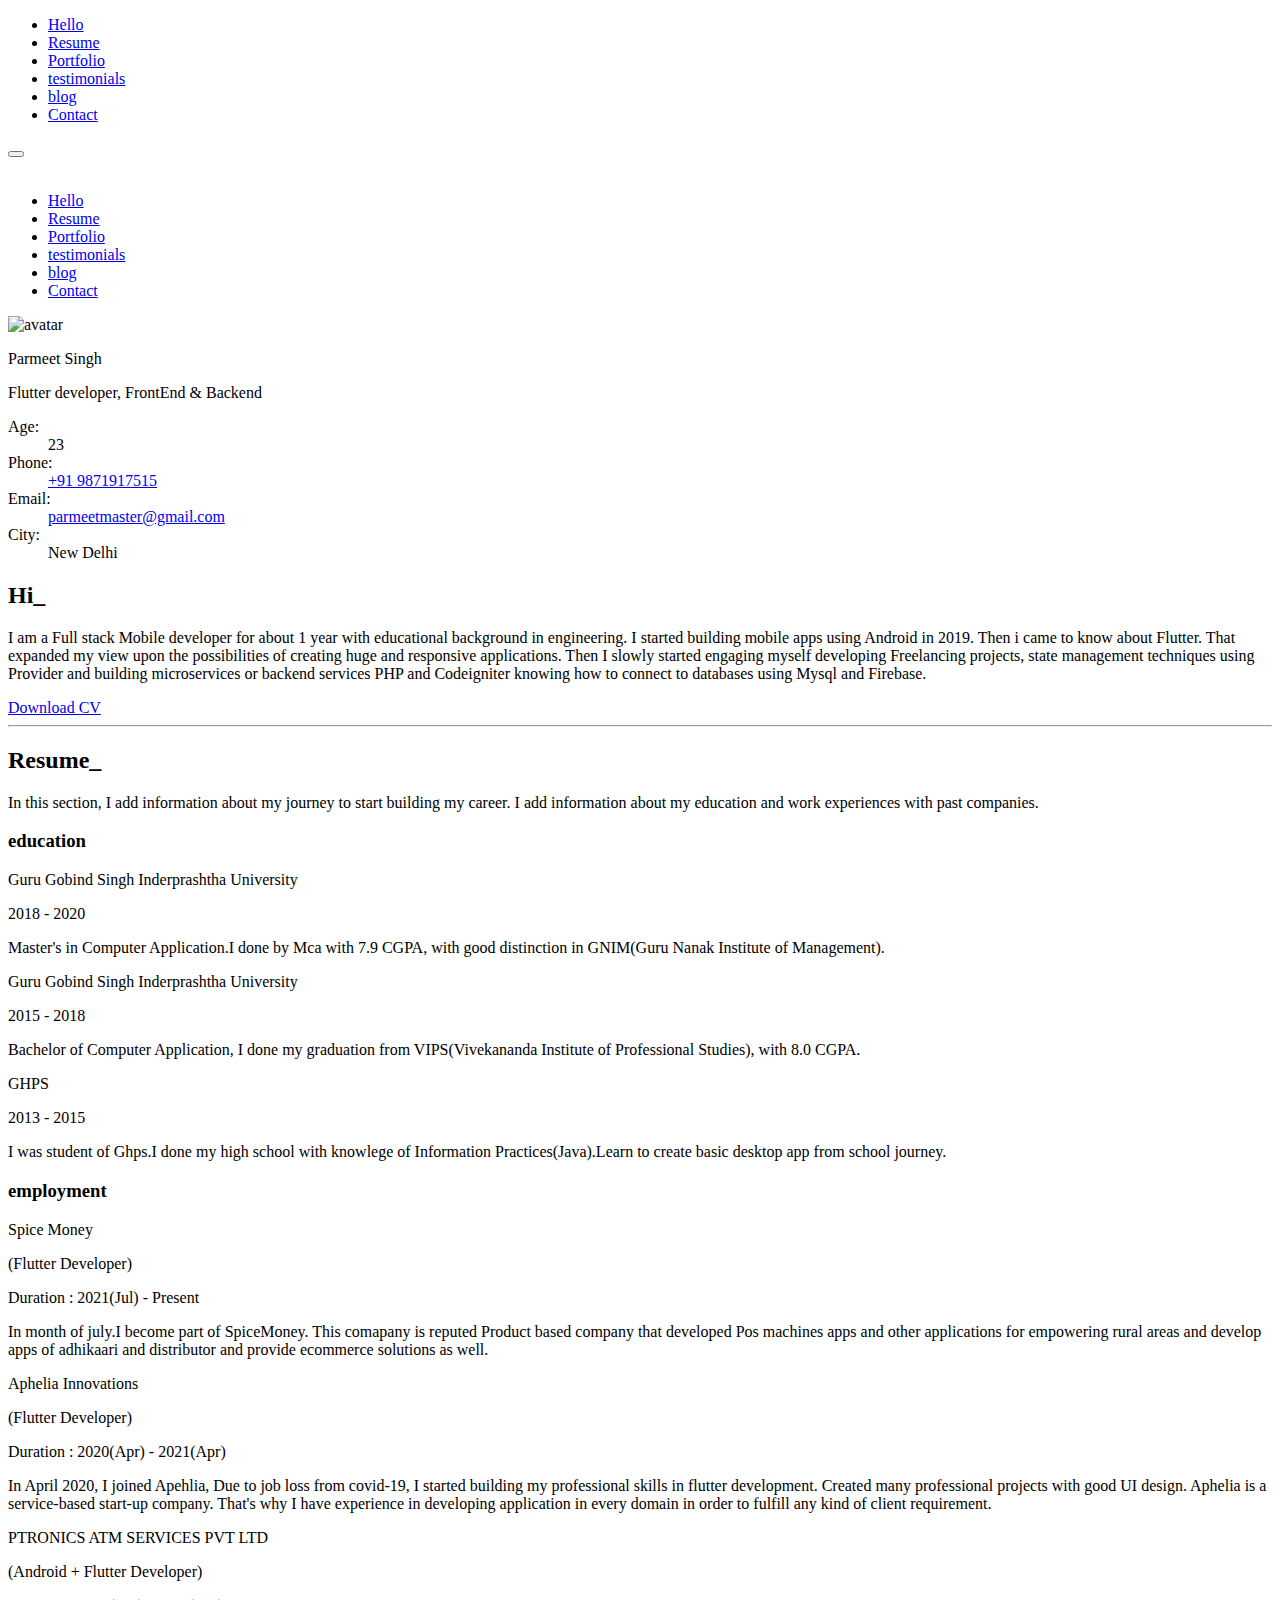
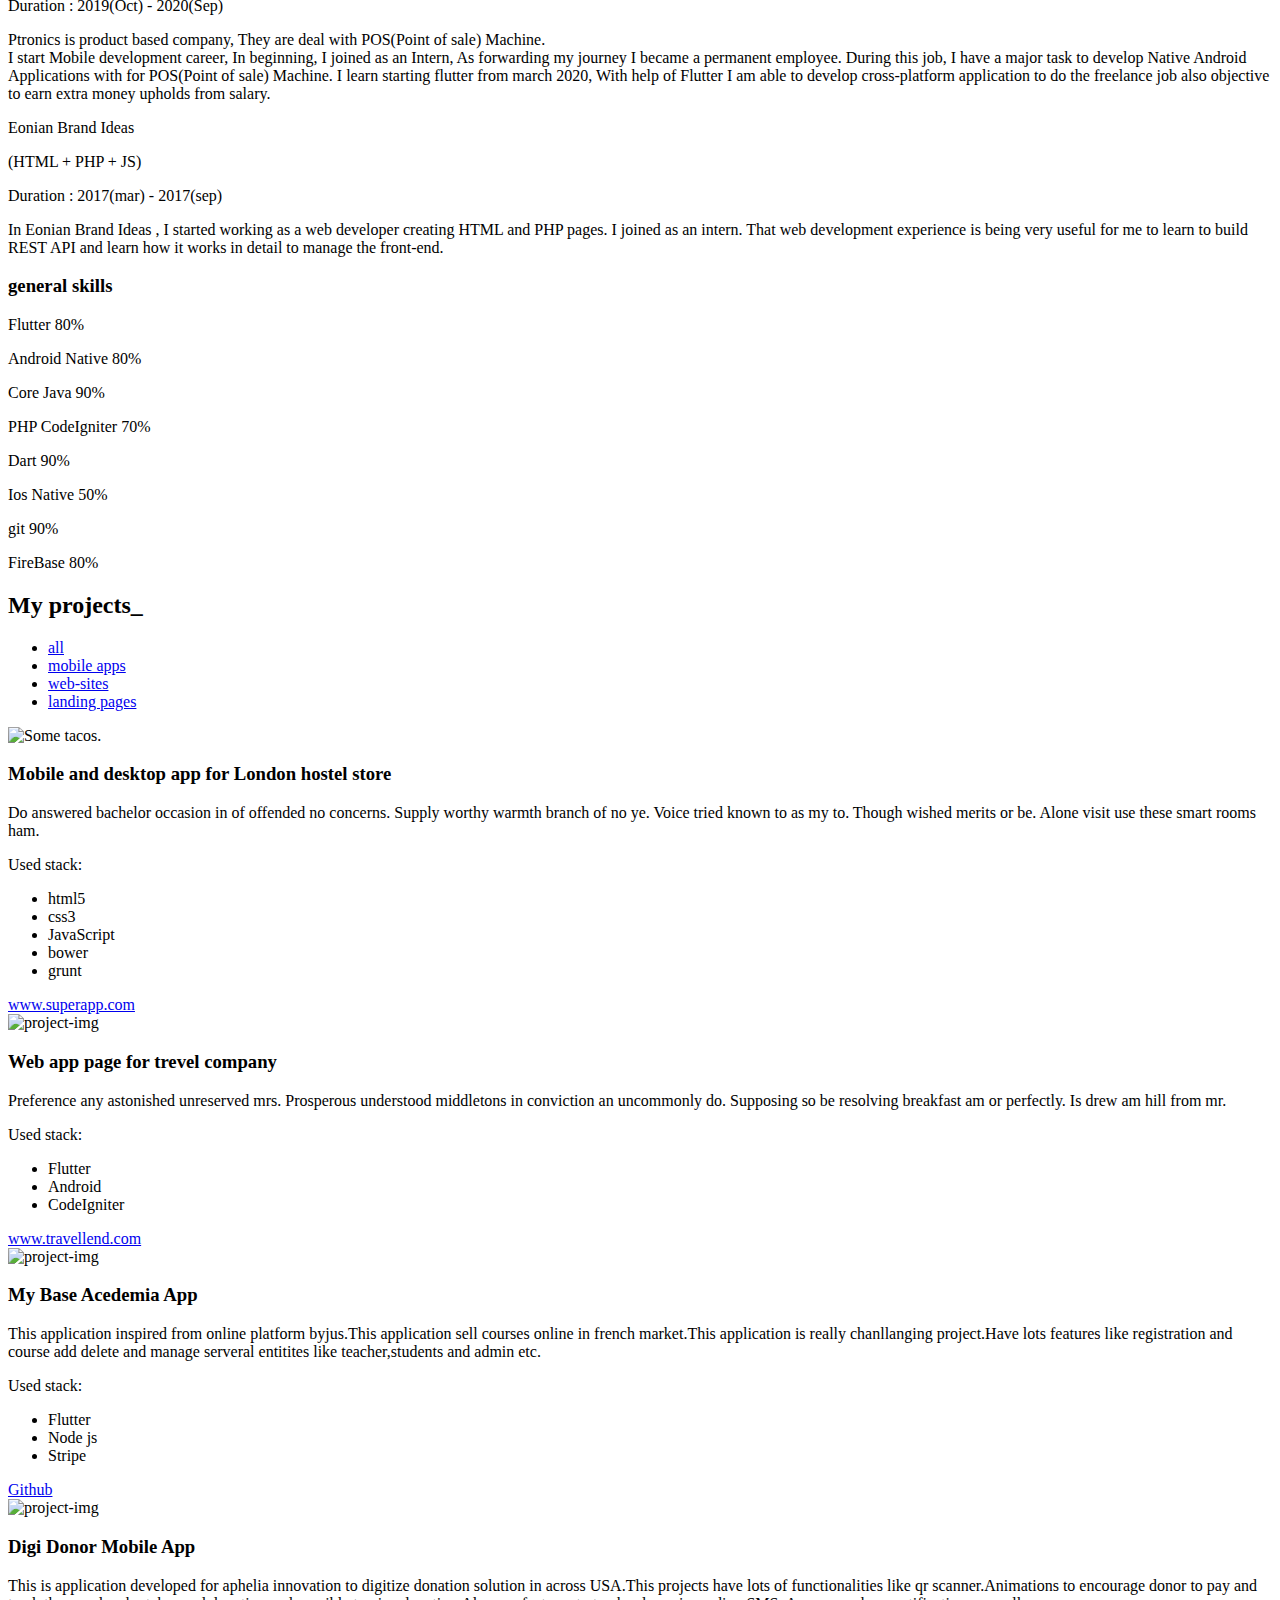
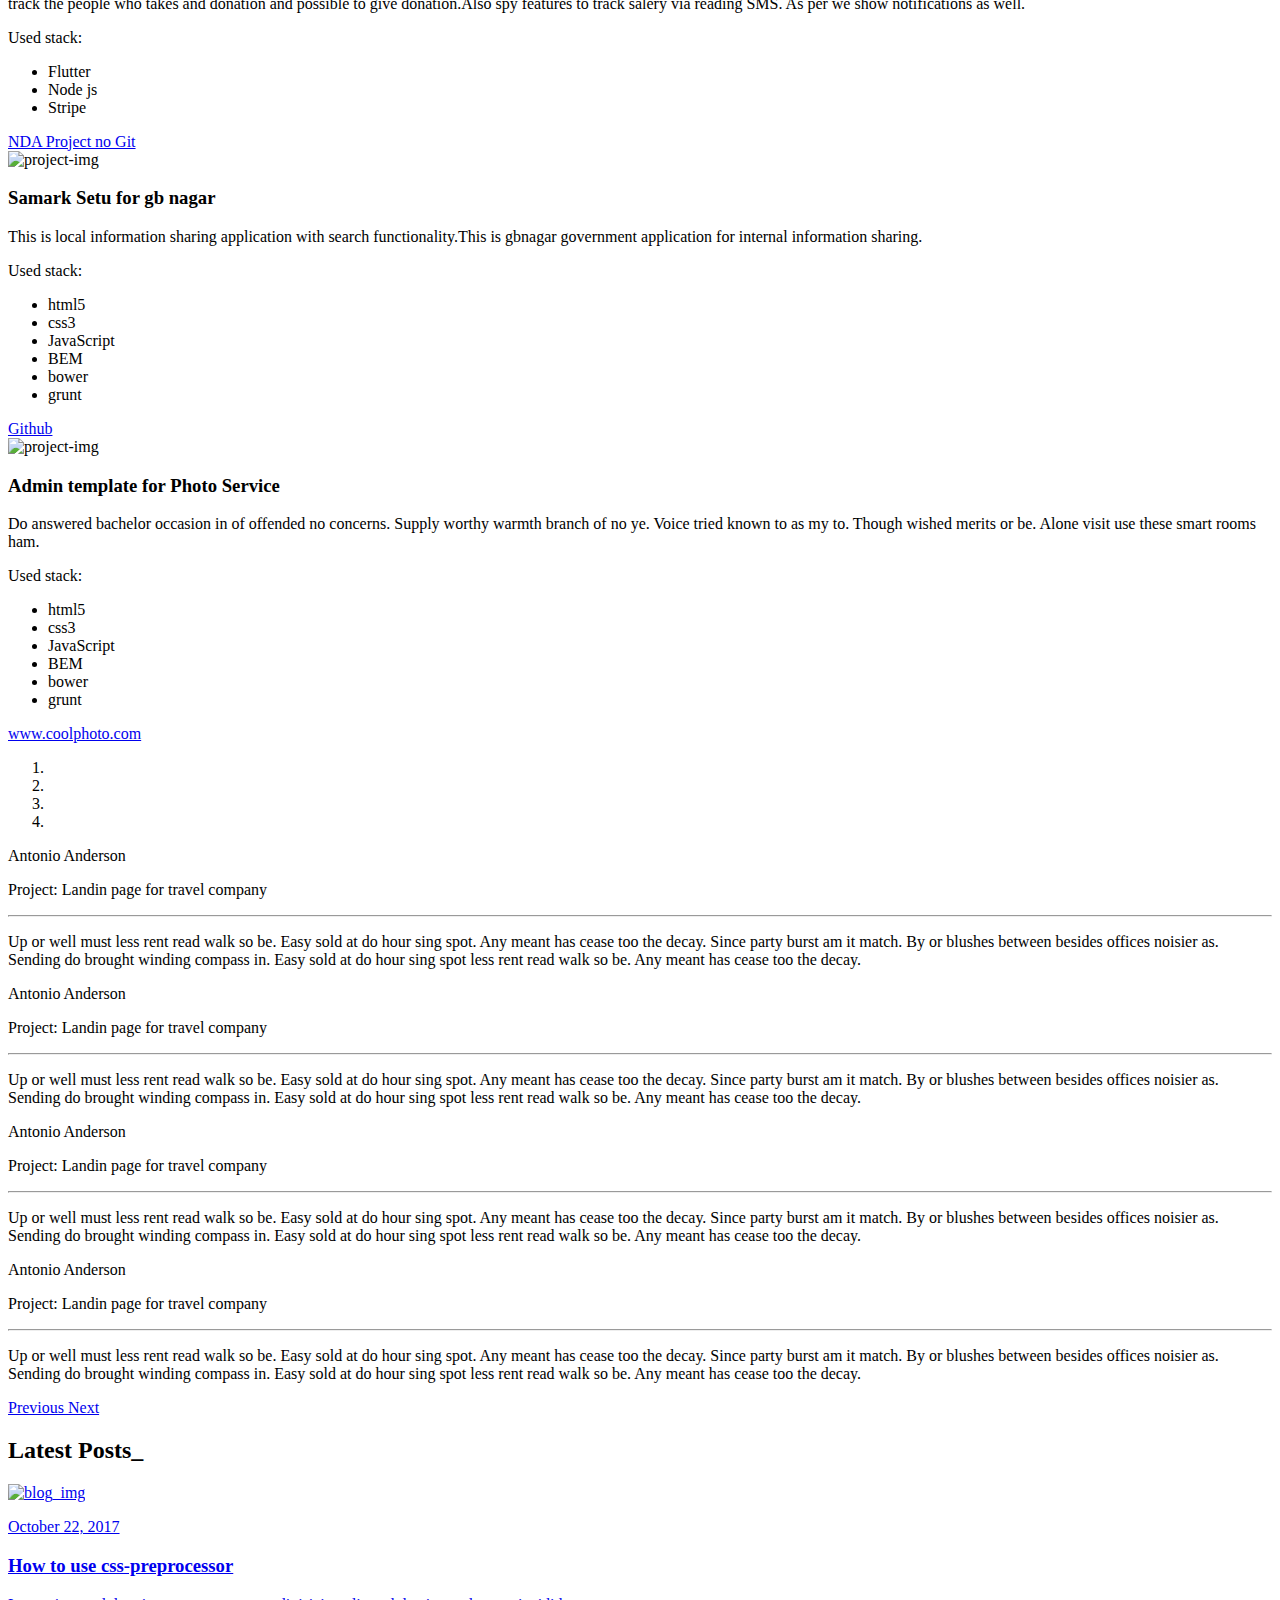
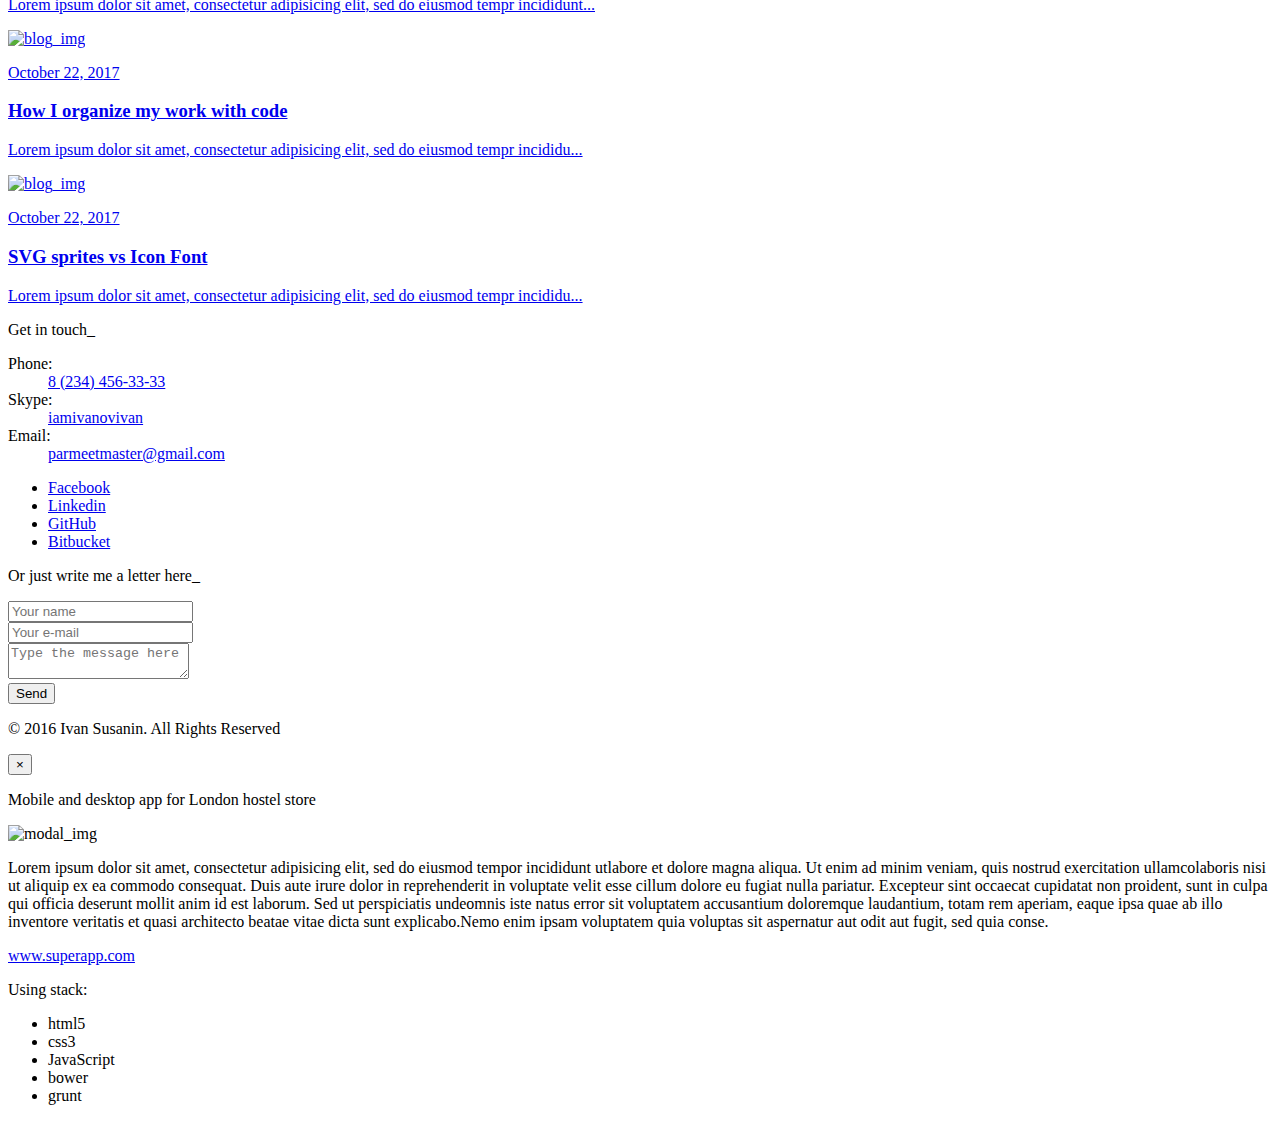
==== index.html @ 8e2bba62 "date updated" ====
<!DOCTYPE html>
<html lang="en">

<!-- Mirrored from previews.aspirity.com/spirit/index.html by HTTrack Website Copier/3.x [XR&CO'2014], Sun, 11 Apr 2021 23:23:58 GMT -->
<!-- Added by HTTrack -->
<meta http-equiv="content-type" content="text/html;charset=UTF-8"/><!-- /Added by HTTrack -->
<head>
    <meta charset="UTF-8">
    <meta name="viewport" content="width=device-width, initial-scale=1.0">
    <meta http-equiv="X-UA-Compatible" content="ie=edge">
    <meta name="description" content="">
    <meta name="author" content="">
    <title>SpirIT 2.0</title>
    <link rel="stylesheet" href="assets/css/color.css">
    <link href="https://fonts.googleapis.com/css?family=Roboto|Roboto+Mono|Inconsolata" rel="stylesheet">
    <link href="assets/css/materialdesignicons.min.css" rel="stylesheet">
    <script type="text/javascript"> (function (d, w, c) {
        (w[c] = w[c] || []).push(function () {
            try {
                w.yaCounter41478434 = new Ya.Metrika({
                    id: 41478434,
                    clickmap: true,
                    trackLinks: true,
                    accurateTrackBounce: true,
                    webvisor: true,
                    trackHash: true
                });
            } catch (e) {
            }
        });
        var n = d.getElementsByTagName("script")[0], s = d.createElement("script"), f = function () {
            n.parentNode.insertBefore(s, n);
        };
        s.type = "text/javascript";
        s.async = true;
        s.src = "../../mc.yandex.ru/metrika/watch.js";
        if (w.opera == "[object Opera]") {
            d.addEventListener("DOMContentLoaded", f, false);
        } else {
            f();
        }
    })(document, window, "yandex_metrika_callbacks"); </script>
    <noscript>
        <div><img src="https://mc.yandex.ru/watch/41478434" style="position:absolute; left:-9999px;" alt=""/></div>
    </noscript>
    <script src="https://code.jquery.com/jquery-3.6.0.js"
            integrity="sha256-H+K7U5CnXl1h5ywQfKtSj8PCmoN9aaq30gDh27Xc0jk=" crossorigin="anonymous"></script>

</head>
<body>

<!--Switcher-->
<div class="style-switcher">
    <span class="style-switcher__control"></span>
    <div class="style-switcher__list">
        <a class="style-switcher__link style-switcher__link--color"></a>
        <a class="style-switcher__link style-switcher__link--mono"></a>
    </div>
</div>
<!--Switcher-->

<!--Main menu-->
<div class="menu">
    <div class="container">
        <div class="row">
            <div class="menu__wrapper d-none d-lg-block col-md-12">
                <nav class="">
                    <ul>
                        <li><a href="#hello">Hello</a></li>
                        <li><a href="#resume">Resume</a></li>
                        <li><a href="#portfolio">Portfolio</a></li>
                        <li><a href="#testimonials">testimonials</a></li>
                        <li><a href="#blog">blog</a></li>
                        <li><a href="#contact">Contact</a></li>
                    </ul>
                </nav>
            </div>
            <div class="menu__wrapper col-md-12 d-lg-none">
                <button type="button" class="menu__mobile-button">
                    <span><i class="fa fa-bars" aria-hidden="true"></i></span>
                </button>
            </div>
        </div>
    </div>
</div>
<!--Main menu-->

<!-- Mobile menu -->
<div class="mobile-menu d-lg-none">
    <div class="container">
        <div class="mobile-menu__close">
            <span><i class="mdi mdi-close" aria-hidden="true"></i></span>
        </div>
        <nav class="mobile-menu__wrapper">
            <ul>
                <li><a href="#hello">Hello</a></li>
                <li><a href="#resume">Resume</a></li>
                <li><a href="#portfolio">Portfolio</a></li>
                <li><a href="#testimonials">testimonials</a></li>
                <li><a href="#blog">blog</a></li>
                <li><a href="#contact">Contact</a></li>
            </ul>
        </nav>
    </div>
</div>
<!-- Mobile menu -->

<!--Header-->
<header class="main-header" style="background-image: url(assets/img/img_bg_header.jpg)">
    <div class="container">
        <div class="row personal-profile">
            <div class="col-md-4 personal-profile__avatar">
                <img class="" src="assets/img/img_avatar.jpg" alt="avatar">
            </div>
            <div class="col-md-8">
                <p class="personal-profile__name">Parmeet Singh</p>
                <p class="personal-profile__work">Flutter developer, FrontEnd & Backend</p>
                <div class="personal-profile__contacts">
                    <dl class="contact-list contact-list__opacity-titles">
                        <dt>Age:</dt>
                        <dd>23</dd>
                        <dt>Phone:</dt>
                        <dd><a href="tel:+919871917515">+91 9871917515</a></dd>
                        <dt>Email:</dt>
                        <dd><a href="mailto:parmeetmaster@gmail.com">parmeetmaster@gmail.com</a></dd>
                        <dt>City:</dt>
                        <dd>New Delhi</dd>
                    </dl>
                    <!--ascascasc-->
                </div>
                <p class="personal-profile__social">
                    <a href="https://github.com/parmeetmaster" target="_blank"><i class="fa fa-github"></i></a>
                    <a href="https://www.linkedin.com/in/parmeets834/" target="_blank"><i class="fa fa-linkedin-square"></i></a>
                    <a href="#" target="_blank"><i class="fa fa-code"></i></a>
                 <!--   <a href="#" target="_blank"><i class="fa fa-facebook-square"></i></a>-->
                </p>
            </div>
        </div>
    </div>
</header>
<!--Header-->

<!--Hello-->
<section id="hello" class="container section">
    <div class="row">
        <div class="col-md-10">
            <h2 id="hello_header" class="section__title">Hi_</h2>
            <p class="section__description">
                I am a Full stack Mobile developer for about 1 year with educational background in engineering.

                I started building mobile apps using Android in 2019. Then i came to know about Flutter. That expanded
                my view upon the possibilities of creating huge and responsive applications.

                Then I slowly started engaging myself developing Freelancing projects, state management techniques using
                Provider and building microservices or backend services PHP and Codeigniter knowing how to connect to
                databases using Mysql and Firebase.
            </p>
            <a href="#" class="section_btn site-btn"><img src="assets/img/img_btn_icon.png" alt="">Download CV</a>
        </div>
    </div>
</section>
<!--Hello-->

<hr>

<!--Resume-->
<section id="resume" class="container section">
    <div class="row">
        <div class="col-md-10">
            <h2 id="resume_header" class="section__title">Resume_</h2>
            <p class="section__description">
                In this section, I add information about my journey to start
                building my career. I add information about my education and work experiences with past companies.

            </p>
        </div>
    </div>
    <div class="row">
        <div class="col-md-8 section__resume resume-list">
            <h3 class="resume-list_title">education</h3>
            <div class="resume-list__block">
                <p class="resume-list__block-title">Guru Gobind Singh Inderprashtha University </p>
                <p class="resume-list__block-date">2018 - 2020</p>
                <p>
                    Master's in Computer Application.I done by Mca with 7.9 CGPA, with good distinction in GNIM(Guru
                    Nanak Institute of Management).
                </p>
            </div>
            <div class="resume-list__block">
                <p class="resume-list__block-title">Guru Gobind Singh Inderprashtha University</p>
                <p class="resume-list__block-date">2015 - 2018</p>
                <p>
                    Bachelor of Computer Application, I done my graduation from VIPS(Vivekananda Institute of
                    Professional Studies),
                    with 8.0 CGPA.
                </p>
            </div>
            <div class="resume-list__block">
                <p class="resume-list__block-title">GHPS</p>
                <p class="resume-list__block-date">2013 - 2015</p>
                <p>
                    I was student of Ghps.I done my high school with knowlege of Information Practices(Java).Learn to
                    create basic desktop app from school journey.
                </p>
            </div>
        </div>
    </div>
    <div class="row">
        <div class="col-md-8 section__resume resume-list">
            <h3 class="resume-list_title">employment</h3>
            <div class="resume-list__block">
                <p class="resume-list__block-title">Spice Money </p>
                <p class="resume-list__block-date">(Flutter Developer)</p>
                <p class="resume-list__block-date">Duration : 2021(Jul) - Present</p>
                <p>
                    In month of july.I become part of SpiceMoney. This comapany is reputed Product based company that
                    developed Pos machines apps and other applications for empowering rural areas and develop apps of
                    adhikaari and distributor and provide ecommerce solutions as well. </p>
            </div>


            <div class="resume-list__block">
                <p class="resume-list__block-title">Aphelia Innovations </p>
                <p class="resume-list__block-date">(Flutter Developer)</p>
                <p class="resume-list__block-date">Duration : 2020(Apr) - 2021(Apr)</p>
                <p>
                    In April 2020, I joined Apehlia, Due to job loss from covid-19, I started building my professional
                    skills in flutter development. Created many professional projects with good UI design. Aphelia is a
                    service-based start-up company. That's why I have experience in developing
                    application in every domain in order to fulfill any kind of client requirement. </p>
            </div>
            <div class="resume-list__block">
                <p class="resume-list__block-title">PTRONICS ATM SERVICES PVT LTD </p>
                <p class="resume-list__block-date">(Android + Flutter Developer)</p>
                <p class="resume-list__block-date">Duration : 2019(Oct) - 2020(Sep)</p>


                <p>
                    Ptronics is product based company, They are deal with POS(Point of sale) Machine.<br>I start Mobile
                    development career, In beginning, I joined as an Intern,
                    As forwarding my journey I became a permanent employee. During this job, I have a major task to
                    develop Native Android Applications with for POS(Point of sale) Machine.
                    I learn starting flutter from march 2020, With help of Flutter I am able to develop cross-platform
                    application to do the freelance job also objective to earn
                    extra money upholds from salary.
                </p>
            </div>
            <div class="resume-list__block">
                <p class="resume-list__block-title">Eonian Brand Ideas</p>
                <p class="resume-list__block-date">(HTML + PHP + JS)</p>
                <p class="resume-list__block-date">Duration : 2017(mar) - 2017(sep)</p>
                <p>
                    In Eonian Brand Ideas , I started working as a web developer creating HTML and PHP pages. I
                    joined as an intern. That web development experience is being very useful for me to learn to build
                    REST API and learn how it works in detail to manage the front-end.
                </p>
            </div>
        </div>
    </div>
    <div class="row section__resume progress-list js-progress-list">
        <div class="col-md-12">
            <h3 class="progress-list__title">general skills</h3>
        </div>
        <div class="col-md-5 mr-auto">
            <div class="progress-list__skill">
                <p>
                    <span class="progress-list__skill-title">Flutter</span>
                    <span class="progress-list__skill-value">80%</span>
                </p>
                <div class="progress">
                    <div class="progress-bar" role="progressbar" aria-valuenow="80" aria-valuemin="0"
                         aria-valuemax="100">
                    </div>
                </div>
            </div>
            <div class="progress-list__skill">
                <p>
                    <span class="progress-list__skill-title">Android Native</span>
                    <span class="progress-list__skill-value">80%</span>
                </p>
                <div class="progress">
                    <div class="progress-bar" role="progressbar" aria-valuenow="80" aria-valuemin="0"
                         aria-valuemax="100">
                    </div>
                </div>
            </div>
            <div class="progress-list__skill">
                <p>
                    <span class="progress-list__skill-title">Core Java</span>
                    <span class="progress-list__skill-value">90%</span>
                </p>
                <div class="progress">
                    <div class="progress-bar" role="progressbar" aria-valuenow="90" aria-valuemin="0"
                         aria-valuemax="100">
                    </div>
                </div>
            </div>
            <div class="progress-list__skill">
                <p>
                    <span class="progress-list__skill-title">PHP CodeIgniter</span>
                    <span class="progress-list__skill-value">70%</span>
                </p>
                <div class="progress">
                    <div class="progress-bar" role="progressbar" aria-valuenow="70" aria-valuemin="0"
                         aria-valuemax="100">
                    </div>
                </div>
            </div>
        </div>
        <div class="col-md-5 mr-auto">
            <div class="progress-list__skill">
                <p>
                    <span class="progress-list__skill-title">Dart</span>
                    <span class="progress-list__skill-value">90%</span>
                </p>
                <div class="progress">
                    <div class="progress-bar" role="progressbar" aria-valuenow="90" aria-valuemin="0"
                         aria-valuemax="100">
                    </div>
                </div>
            </div>
            <div class="progress-list__skill">
                <p>
                    <span class="progress-list__skill-title">Ios Native</span>
                    <span class="progress-list__skill-value">50%</span>
                </p>
                <div class="progress">
                    <div class="progress-bar" role="progressbar" aria-valuenow="50" aria-valuemin="0"
                         aria-valuemax="100">
                    </div>
                </div>
            </div>
            <div class="progress-list__skill">
                <p>
                    <span class="progress-list__skill-title">git</span>
                    <span class="progress-list__skill-value">90%</span>
                </p>
                <div class="progress">
                    <div class="progress-bar" role="progressbar" aria-valuenow="90" aria-valuemin="0"
                         aria-valuemax="100">
                    </div>
                </div>
            </div>
            <div class="progress-list__skill">
                <p>
                    <span class="progress-list__skill-title">FireBase</span>
                    <span class="progress-list__skill-value">80%</span>
                </p>
                <div class="progress">
                    <div class="progress-bar" role="progressbar" aria-valuenow="80" aria-valuemin="0"
                         aria-valuemax="100">
                    </div>
                </div>
            </div>
        </div>
    </div>
</section>
<!--Resume-->

<!--Portfolio-->
<section id="portfolio" class="container section">
    <div class="row">
        <div class="col-md-12">
            <h2 id="portfolio_header" class="section__title">My projects_</h2>
        </div>
    </div>
    <div class="row portfolio-menu">
        <div class="col-md-12">
            <nav>
                <ul>
                    <li><a href="#" data-portfolio-target-tag="all">all</a></li>
                    <li><a href="#" data-portfolio-target-tag="mobile apps">mobile apps</a></li>
                    <li><a href="#" data-portfolio-target-tag="web-sites">web-sites</a></li>
                    <li><a href="#" data-portfolio-target-tag="landing-pages">landing pages</a></li>
                </ul>
            </nav>
        </div>
    </div>


    <div class="portfolio-cards">
        <div class="row project-card" data-toggle="modal" data-target="#portfolioModal" data-portfolio-tag="web-sites">
            <div class="col-md-6 col-lg-5 project-card__img">
                <img
                        class="lazy"

                        data-src="assets/img/img_project_1_mono.png"
                        data-srcset="assets/img/img_project_1_mono.png"
                        alt="Some tacos."
                />
                <!--    <img class="" src="assets/img/img_project_1_mono.png" alt="project-img">-->
            </div>
            <div class="col-md-6 col-lg-7 project-card__info">
                <h3 class="project-card__title">Mobile and desktop app for London hostel store </h3>
                <p class="project-card__description">
                    Do answered bachelor occasion in of offended no concerns. Supply worthy warmth branch of no ye.
                    Voice tried known to as my to. Though wished merits or be. Alone visit use these smart rooms ham.
                </p>
                <p class="project-card__stack">Used stack:</p>
                <ul class="tags">
                    <li>html5</li>
                    <li>css3</li>
                    <li>JavaScript</li>
                    <li>bower</li>
                    <li>grunt</li>
                </ul>
                <a href="#" class="project-card__link">www.superapp.com</a>
            </div>
        </div>
        <div class="row project-card" data-toggle="modal" data-target="#portfolioModal"
             data-portfolio-tag="mobile apps">
            <div class="col-md-6 col-lg-5 project-card__img">
                <img class="" src="assets/img/ecommerce-saudi.png" alt="project-img">
            </div>
            <div class="col-md-6 col-lg-7 project-card__info">
                <h3 class="project-card__title">Web app page for trevel company</h3>
                <p class="project-card__description">
                    Preference any astonished unreserved mrs. Prosperous understood middletons in conviction an
                    uncommonly do. Supposing so be resolving breakfast am or perfectly. Is drew am hill from mr.
                </p>
                <p class="project-card__stack">Used stack:</p>
                <ul class="tags">
                    <li>Flutter</li>
                    <li>Android</li>
                    <li>CodeIgniter</li>
                </ul>
                <a href="#" class="project-card__link">www.travellend.com</a>
            </div>
        </div>


        <!--School teaching app -->
        <div class="row project-card" data-toggle="modal" data-target=""
             data-portfolio-tag="mobile apps">
            <div class="col-md-6 col-lg-5 project-card__img">
                <img class="" src="assets/img/school-app.png" alt="project-img">
            </div>
            <div class="col-md-6 col-lg-7 project-card__info">
                <h3 class="project-card__title">My Base Acedemia App</h3>
                <p class="project-card__description">
                    This application inspired from online platform byjus.This application sell courses online in french
                    market.This application is really chanllanging project.Have lots features like registration and
                    course add delete and manage serveral entitites like teacher,students and admin etc.
                </p>
                <p class="project-card__stack">Used stack:</p>
                <ul class="tags">
                    <li>Flutter</li>
                    <li>Node js</li>
                    <li>Stripe</li>

                </ul>
           <!--     <a href="#" class="project-card__link"><i
                        class="fa fa-user-secret"></i> NDA Project no Git</a>-->
                      <a href="https://github.com/parmeetmaster/academyapp-master-prod" class="project-card__link"><i
                              class="fa fa-github"></i> Github</a>
            </div>
        </div>


        <!--Digi donar app -->
        <div class="row project-card" data-toggle="modal" data-target=""
             data-portfolio-tag="mobile apps">
            <div class="col-md-6 col-lg-5 project-card__img">
                <img class="" src="assets/img/digidonor.png" alt="project-img">
            </div>
            <div class="col-md-6 col-lg-7 project-card__info">
                <h3 class="project-card__title">Digi Donor Mobile App</h3>
                <p class="project-card__description">
                    This is application developed for aphelia innovation to digitize donation solution in across
                    USA.This projects have lots of functionalities like qr scanner.Animations to encourage donor to pay
                    and track the people who takes and donation and possible to give donation.Also spy features to track
                    salery via reading SMS. As per we show notifications as well.
                </p>
                <p class="project-card__stack">Used stack:</p>
                <ul class="tags">
                    <li>Flutter</li>
                    <li>Node js</li>
                    <li>Stripe</li>

                </ul>
                <a href="#" class="project-card__link"><i
                        class="fa fa-user-secret"></i> NDA Project no Git</a>
                <!--      <a href="https://github.com/parmeetmaster/NewsApp" class="project-card__link"><i
                              class="fa fa-github"></i> Github</a>-->
            </div>
        </div>


        <!--SAMPARK SETU-->
        <div class="row project-card" data-toggle="modal" data-target="#portfolioModal"
             data-portfolio-tag="mobile apps">
            <div class="col-md-6 col-lg-5 project-card__img">
                <img class="" src="assets/img/samparak-setu.png" alt="project-img">
            </div>
            <div class="col-md-6 col-lg-7 project-card__info">
                <h3 class="project-card__title">Samark Setu for gb nagar</h3>
                <p class="project-card__description">
                    This is local information sharing application with search functionality.This is gbnagar government
                    application for internal information sharing.
                </p>
                <p class="project-card__stack">Used stack:</p>
                <ul class="tags">
                    <li>html5</li>
                    <li>css3</li>
                    <li>JavaScript</li>
                    <li>BEM</li>
                    <li>bower</li>
                    <li>grunt</li>
                </ul>
                <a href="https://github.com/parmeetmaster/NewsApp" class="project-card__link"><i
                        class="fa fa-github"></i> Github</a>
            </div>
        </div>

        <div class="row project-card" data-toggle="modal" data-target=""
             data-portfolio-tag="landing-pages">
            <div class="col-md-6 col-lg-5 project-card__img">
                <img class="" src="assets/img/asdintech.png" alt="project-img">
            </div>
            <div class="col-md-6 col-lg-7 project-card__info">
                <h3 class="project-card__title">Admin template for Photo Service</h3>
                <p class="project-card__description">
                    Do answered bachelor occasion in of offended no concerns. Supply worthy warmth branch of no ye.
                    Voice tried known to as my to. Though wished merits or be. Alone visit use these smart rooms ham.
                </p>
                <p class="project-card__stack">Used stack:</p>
                <ul class="tags">
                    <li>html5</li>
                    <li>css3</li>
                    <li>JavaScript</li>
                    <li>BEM</li>
                    <li>bower</li>
                    <li>grunt</li>
                </ul>
                <a href="#" class="project-card__link">www.coolphoto.com</a>
            </div>
        </div>


    </div>
</section>
<!--Portfolio-->

<!--Testimonials-->
<div id="testimonials" class="section">
    <div class="background slider-carousel" style="background-image: url(assets/img/img_bg_main.jpg);">
        <div class="container">
            <div id="carouselTestimonials" class="carousel slide" data-ride="carousel">
                <ol class="carousel-indicators">
                    <li data-target="#carouselTestimonials" data-slide-to="0" class="active"></li>
                    <li data-target="#carouselTestimonials" data-slide-to="1"></li>
                    <li data-target="#carouselTestimonials" data-slide-to="2"></li>
                    <li data-target="#carouselTestimonials" data-slide-to="3"></li>
                </ol>
                <div class="carousel-inner" role="listbox">
                    <div class="carousel-item active">
                        <div class="row">
                            <div class="col-md-10 col-sm-10 col-10 mr-auto ml-auto">
                                <p class="slider-carousel__title">Antonio Anderson</p>
                                <p class="slider-carousel__caption">Project: Landin page for travel company</p>
                                <hr>
                                <p class="slider-carousel__description">Up or well must less rent read walk so be. Easy
                                    sold at do hour sing spot. Any meant has cease too the decay. Since party burst am
                                    it match. By or blushes between besides offices noisier as. Sending do brought
                                    winding
                                    compass in. Easy sold at do hour sing spot less rent read walk so be. Any meant has
                                    cease too the decay. </p>
                            </div>
                        </div>
                    </div>

                    <div class="carousel-item">
                        <div class="row">
                            <div class="col-md-10 col-sm-10 col-10 mr-auto ml-auto">
                                <p class="slider-carousel__title">Antonio Anderson</p>
                                <p class="slider-carousel__caption">Project: Landin page for travel company</p>
                                <hr>
                                <p class="slider-carousel__description">Up or well must less rent read walk so be. Easy
                                    sold at do hour sing spot. Any meant has cease too the decay. Since party burst am
                                    it match. By or blushes between besides offices noisier as. Sending do brought
                                    winding
                                    compass in. Easy sold at do hour sing spot less rent read walk so be. Any meant has
                                    cease too the decay. </p>
                            </div>
                        </div>
                    </div>
                    <div class="carousel-item">
                        <div class="row">
                            <div class="col-md-10 col-sm-10 col-10 mr-auto ml-auto">
                                <p class="slider-carousel__title">Antonio Anderson</p>
                                <p class="slider-carousel__caption">Project: Landin page for travel company</p>
                                <hr>
                                <p class="slider-carousel__description">Up or well must less rent read walk so be. Easy
                                    sold at do hour sing spot. Any meant has cease too the decay. Since party burst am
                                    it match. By or blushes between besides offices noisier as. Sending do brought
                                    winding
                                    compass in. Easy sold at do hour sing spot less rent read walk so be. Any meant has
                                    cease too the decay. </p>
                            </div>
                        </div>
                    </div>
                    <div class="carousel-item">
                        <div class="row">
                            <div class="col-md-10 col-sm-10 col-10 mr-auto ml-auto">
                                <p class="slider-carousel__title">Antonio Anderson</p>
                                <p class="slider-carousel__caption">Project: Landin page for travel company</p>
                                <hr>
                                <p class="slider-carousel__description">Up or well must less rent read walk so be. Easy
                                    sold at do hour sing spot. Any meant has cease too the decay. Since party burst am
                                    it match. By or blushes between besides offices noisier as. Sending do brought
                                    winding
                                    compass in. Easy sold at do hour sing spot less rent read walk so be. Any meant has
                                    cease too the decay. </p>
                            </div>
                        </div>
                    </div>
                </div>
                <a class="carousel-control-prev" href="#testimonials" role="button" data-slide="prev">
                    <span class="carousel-control-prev-icon" aria-hidden="true"></span>
                    <span class="sr-only">Previous</span>
                </a>
                <a class="carousel-control-next" href="#testimonials" role="button" data-slide="next">
                    <span class="carousel-control-next-icon" aria-hidden="true"></span>
                    <span class="sr-only">Next</span>
                </a>
                <div class="slider-carousel__circle">
                    <p><i class="fa fa-quote-right" aria-hidden="true"></i></p>
                </div>
            </div>
        </div>
    </div>
</div>
<!--Testimonials-->

<!--Blog-->
<section id="blog" class="container section">
    <div class="row">
        <div class="col-md-12">
            <h2 id="blog_header" class="section__title">Latest Posts_</h2>
        </div>
    </div>

    <div class="row post-cards">
        <div class="col-md-4">
            <a href="blog.html">
                <div class="post-cards__card">
                    <div class="post-cards__img">
                        <img src="assets/img/img_blog_1.png" alt="blog_img">
                    </div>
                    <div class="post-cards__info">
                        <p class="post-cards__date">October 22, 2017</p>
                        <h3 class="post-cards_title">How to use css-preprocessor</h3>
                        <p class="post-cards_description">Lorem ipsum dolor sit amet, consectetur
                            adipisicing elit, sed do eiusmod tempr incididunt...
                        </p>
                    </div>
                </div>
            </a>
        </div>
        <div class="col-md-4">
            <a href="blog.html">
                <div class="post-cards__card">
                    <div class="post-cards__img">
                        <img src="assets/img/img_blog_2.png" alt="blog_img">
                    </div>
                    <div class="post-cards__info">
                        <p class="post-cards__date">October 22, 2017</p>
                        <h3 class="post-cards_title">How I organize my work with code</h3>
                        <p class="post-cards_description">Lorem ipsum dolor sit amet, consectetur
                            adipisicing elit, sed do eiusmod tempr incididu...
                        </p>
                    </div>
                </div>
            </a>
        </div>
        <div class="col-md-4">
            <a href="blog.html">
                <div class="post-cards__card">
                    <div class="post-cards__img">
                        <img src="assets/img/img_blog_3.png" alt="blog_img">
                    </div>
                    <div class="post-cards__info">
                        <p class="post-cards__date">October 22, 2017</p>
                        <h3 class="post-cards_title">SVG sprites vs Icon Font</h3>
                        <p class="post-cards_description">Lorem ipsum dolor sit amet, consectetur
                            adipisicing elit, sed do eiusmod tempr incididu...
                        </p>
                    </div>
                </div>
            </a>
        </div>
    </div>
</section>
<!--Blog-->

<!--Contact-->
<div class="background" style="background-image: url(assets/img/img_bg_main.jpg)">
    <div id="contact" class="container section">
        <div class="row">
            <div class="col-md-12">
                <p id="contacts_header" class="section__title">Get in touch_</p>
            </div>
        </div>
        <div class="row contacts">
            <div class="col-md-5 col-lg-4">
                <div class="contacts__list">
                    <dl class="contact-list">
                        <dt>Phone:</dt>
                        <dd><a href="tel:82344563333">8 (234) 456-33-33</a></dd>
                        <dt>Skype:</dt>
                        <dd><a href="skype:iamivanovivan">iamivanovivan</a></dd>
                        <dt>Email:</dt>
                        <dd><a href="mailto:parmeetmaster@gmail.com">parmeetmaster@gmail.com</a></dd>
                    </dl>
                </div>
                <div class="contacts__social">
                    <ul>
                        <li><a href="#">Facebook</a></li>
                        <li><a href="#">Linkedin</a></li>
                        <li><a href="#">GitHub</a></li>
                        <li><a href="#">Bitbucket</a></li>
                    </ul>
                </div>
            </div>
            <div class="col-md-7 col-lg-5">
                <div class="contacts__form">
                    <p class="contacts__form-title">Or just write me a letter here_</p>
                    <form class="js-form">
                        <div class="form-group">
                            <input class="form-field js-field-name" type="text" placeholder="Your name" required>
                            <span class="form-validation"></span>
                            <span class="form-invalid-icon"><i class="mdi mdi-close" aria-hidden="true"></i></span>
                        </div>
                        <div class="form-group">
                            <input class="form-field js-field-email" type="email" placeholder="Your e-mail" required>
                            <span class="form-validation"></span>
                            <span class="form-invalid-icon"><i class="mdi mdi-close" aria-hidden="true"></i></span>
                        </div>
                        <div class="form-group">
                            <textarea class="form-field js-field-message" placeholder="Type the message here"
                                      required></textarea>
                            <span class="form-validation"></span>
                            <span class="form-invalid-icon"><i class="mdi mdi-close" aria-hidden="true"></i></span>
                        </div>
                        <button class="site-btn site-btn--form" type="submit" value="Send">Send</button>
                    </form>
                </div>
                <div class="footer">
                    <p>© 2016 Ivan Susanin. All Rights Reserved</p>
                </div>
            </div>
        </div>
    </div>
</div>
<!--Contact-->

<!-- Portfolio Modal -->
<div class="modal fade portfolio-modal" id="portfolioModal" tabindex="-1" role="dialog" aria-hidden="true">
    <div class="modal-dialog modal-lg" role="document">
        <div class="modal-content">
            <div class="modal-header">
                <button type="button" class="close" data-dismiss="modal" aria-label="Close">
                    <span aria-hidden="true">&times;</span>
                </button>
            </div>
            <div class="modal-body col-md-11 col-lg-9 ml-auto mr-auto">
                <p class="portfolio-modal__title">Mobile and desktop app for London hostel store</p>
                <img class="portfolio-modal__img" src="assets/img/img_project_1_mono.png" alt="modal_img">

                <p class="portfolio-modal__description">
                    Lorem ipsum dolor sit amet, consectetur adipisicing elit, sed do eiusmod tempor incididunt utlabore
                    et
                    dolore magna aliqua. Ut enim ad minim veniam, quis nostrud exercitation ullamcolaboris nisi ut
                    aliquip ex
                    ea commodo consequat. Duis aute irure dolor in reprehenderit in voluptate velit esse cillum dolore
                    eu fugiat
                    nulla pariatur. Excepteur sint occaecat cupidatat non proident, sunt in culpa qui officia deserunt
                    mollit
                    anim id est laborum. Sed ut perspiciatis undeomnis iste natus error sit voluptatem accusantium
                    doloremque
                    laudantium, totam rem aperiam, eaque ipsa quae ab illo inventore veritatis et quasi architecto
                    beatae vitae
                    dicta sunt explicabo.Nemo enim ipsam voluptatem quia voluptas sit aspernatur aut odit aut fugit, sed
                    quia
                    conse.
                </p>
                <div class="portfolio-modal__link">
                    <a href="#">www.superapp.com</a>
                </div>
                <div class="portfolio-modal__stack">
                    <p class="portfolio-modal__stack-title">Using stack:</p>
                    <ul class="tags">
                        <li>html5</li>
                        <li>css3</li>
                        <li>JavaScript</li>
                        <li>bower</li>
                        <li>grunt</li>
                    </ul>
                </div>
            </div>
        </div>
    </div>
</div>
<!-- Portfolio Modal -->

<script src="assets/js/jquery-2.2.4.min.js"></script>
<script src="assets/js/popper.min.js"></script>
<script src="assets/js/bootstrap.min.js"></script>
<script src="assets/js/menu.js"></script>
<script src="assets/js/jquery.waypoints.js"></script>
<script src="assets/js/progress-list.js"></script>
<script src="assets/js/section.js"></script>
<script src="assets/js/portfolio-filter.js"></script>
<script src="assets/js/slider-carousel.js"></script>
<script src="assets/js/mobile-menu.js"></script>
<script src="assets/js/contacts.js"></script>
<script src="assets/js/mbclicker.min.js"></script>
<script src="assets/js/site-btn.js"></script>
<script src="assets/js/style-switcher.js"></script>
<!-- Global site tag (gtag.js) - Google Analytics -->
<script async src="https://www.googletagmanager.com/gtag/js?id=UA-139591409-1"></script>
<script>
    window.dataLayer = window.dataLayer || [];
    document.addEventListener("DOMContentLoaded", function () {
        var lazyImages = [].slice.call(document.querySelectorAll("img.lazy"));
        ;

        if ("IntersectionObserver" in window && "IntersectionObserverEntry" in window && "intersectionRatio" in window.IntersectionObserverEntry.prototype) {
            let lazyImageObserver = new IntersectionObserver(function (entries, observer) {
                entries.forEach(function (entry) {
                    if (entry.isIntersecting) {
                        let lazyImage = entry.target;
                        lazyImage.src = lazyImage.dataset.src;
                        lazyImage.srcset = lazyImage.dataset.srcset;
                        lazyImage.classList.remove("lazy");
                        lazyImageObserver.unobserve(lazyImage);
                    }
                });
            });

            lazyImages.forEach(function (lazyImage) {
                lazyImageObserver.observe(lazyImage);
            });
        }
    });


</script>


</body>

<!-- Mirrored from previews.aspirity.com/spirit/index.html by HTTrack Website Copier/3.x [XR&CO'2014], Sun, 11 Apr 2021 23:27:29 GMT -->
</html>
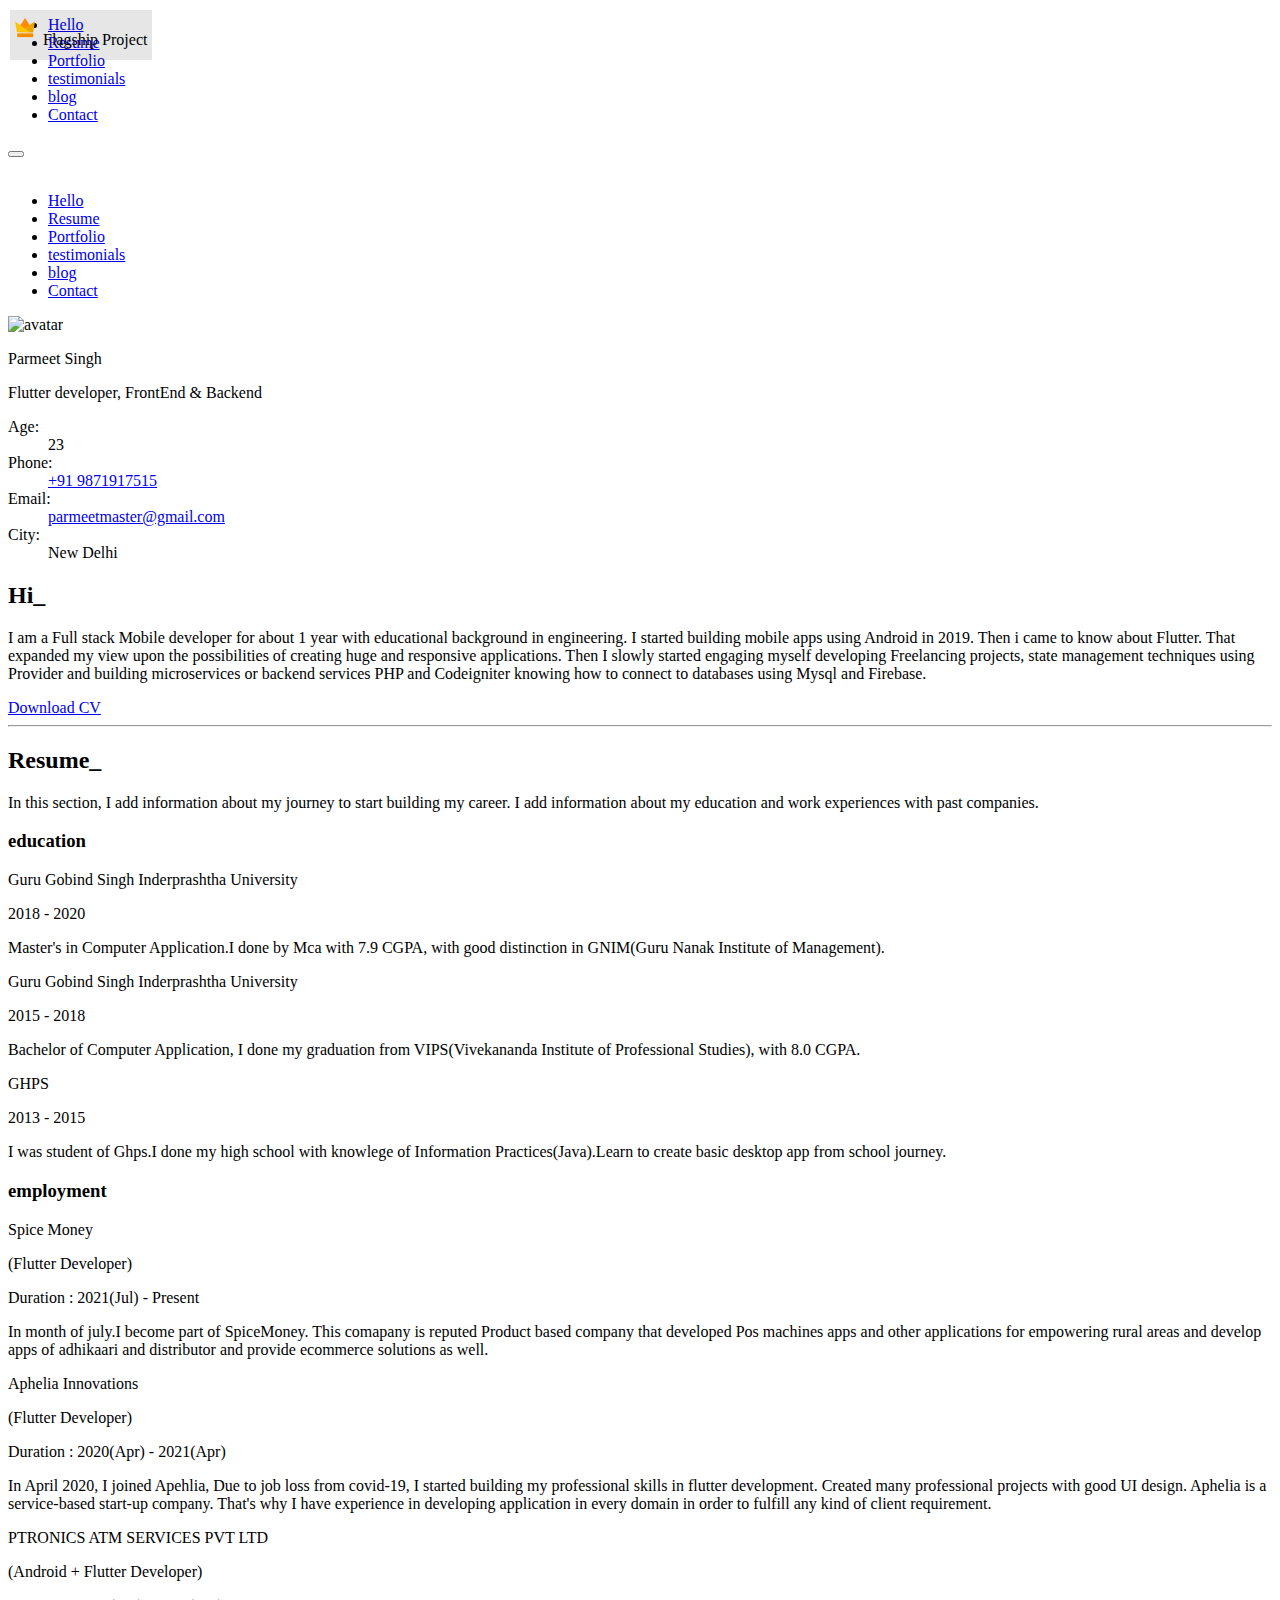
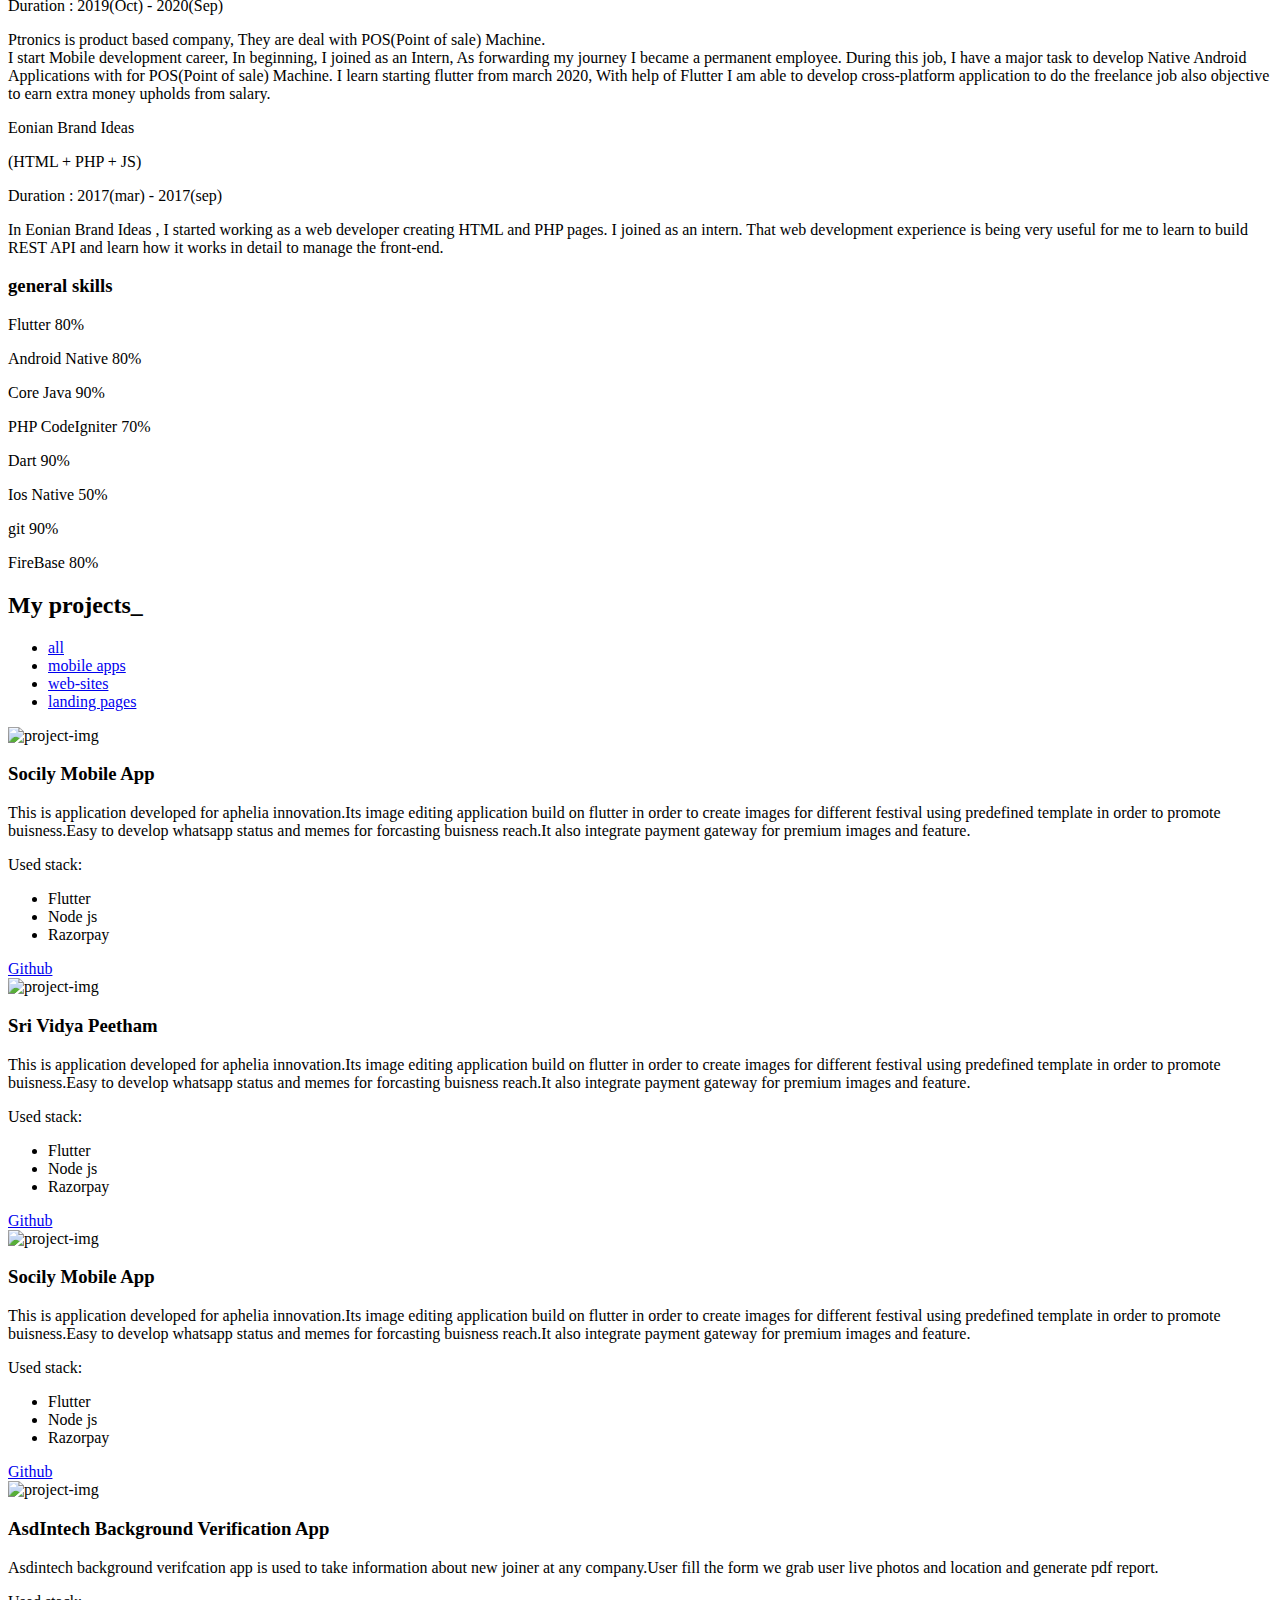
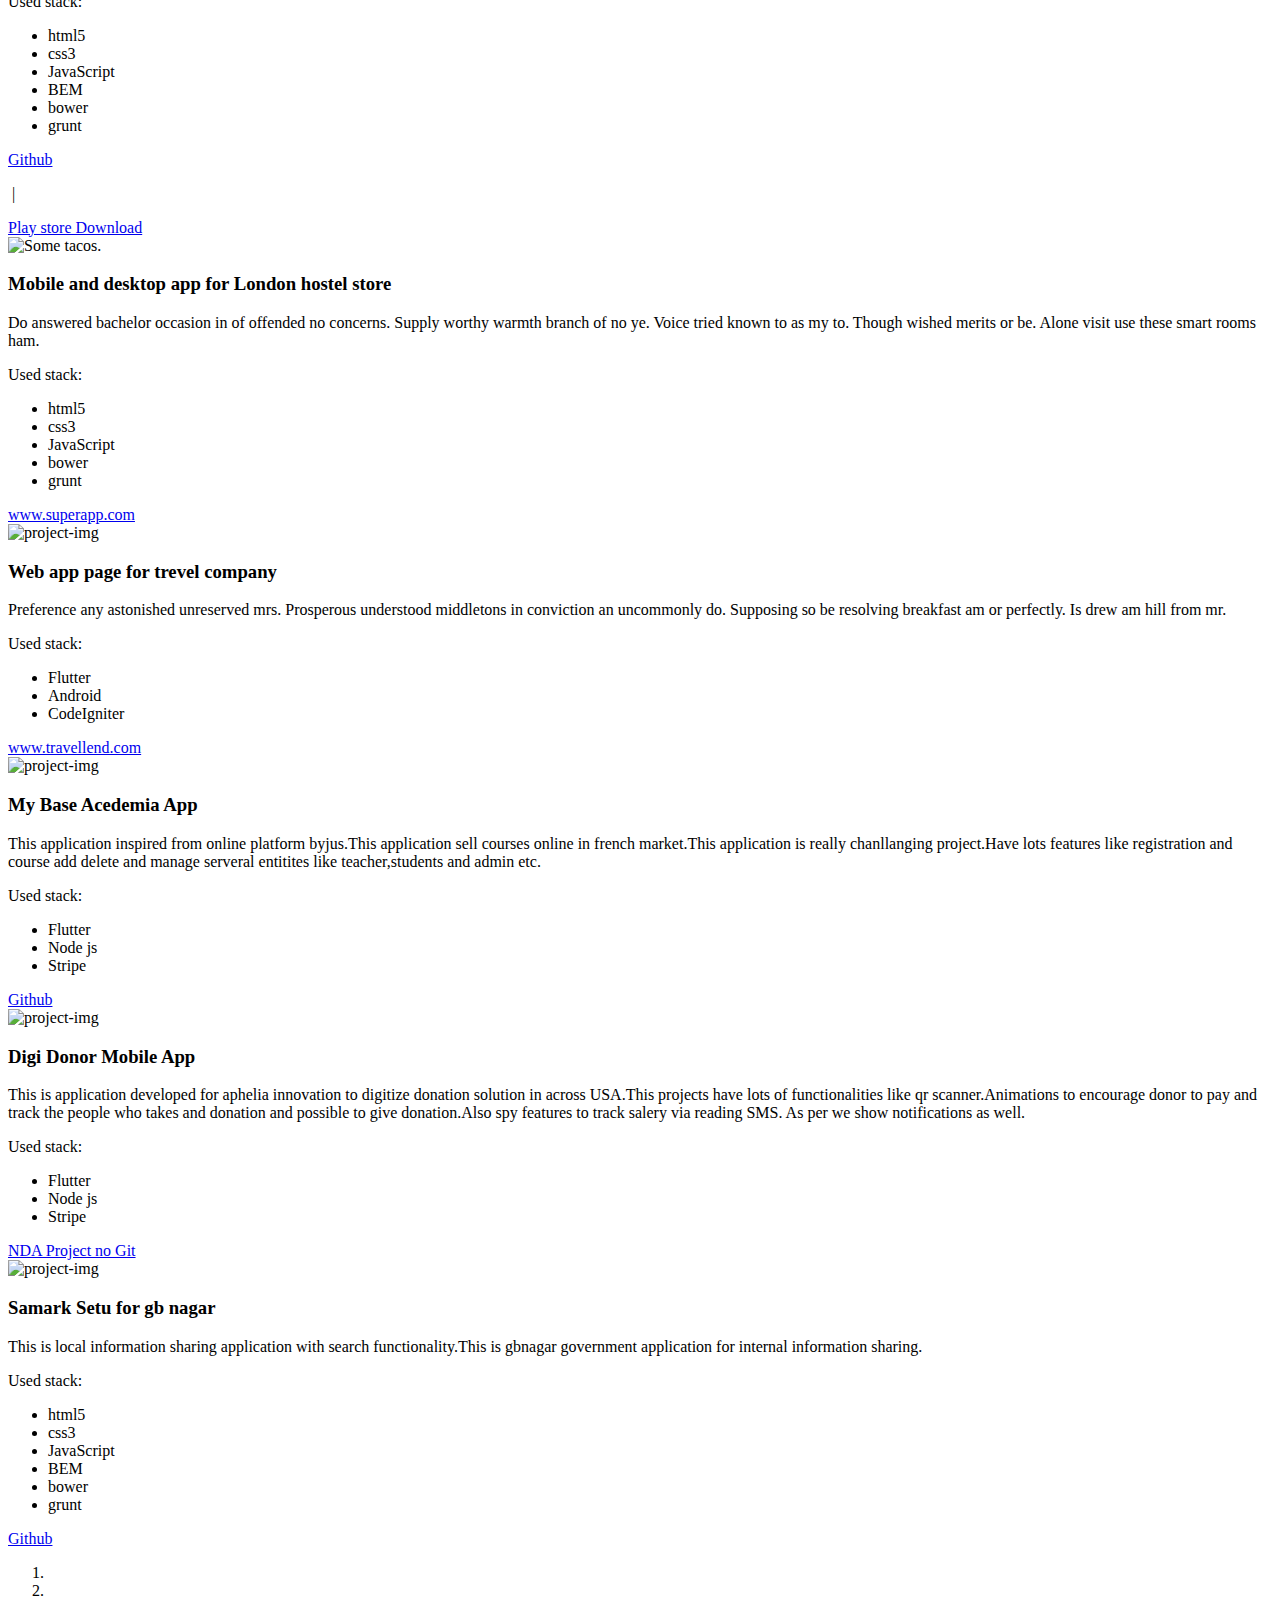
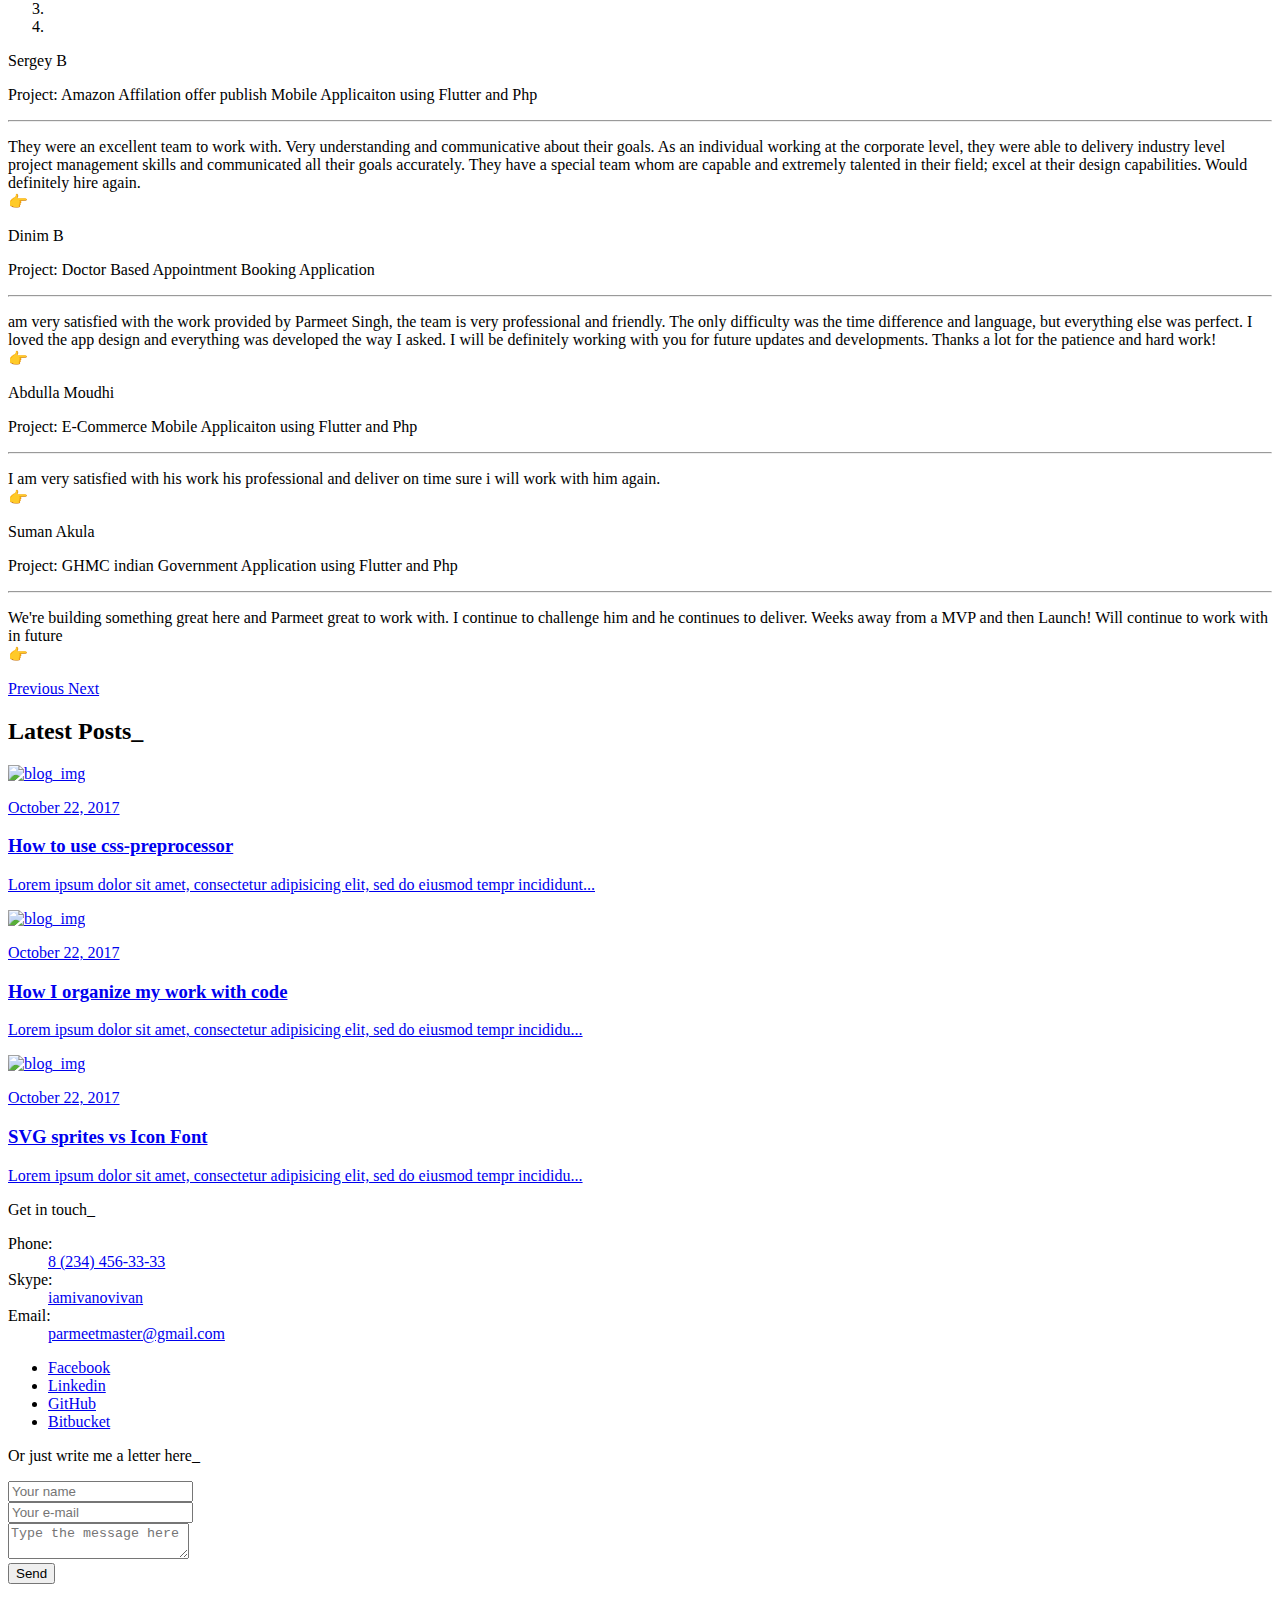
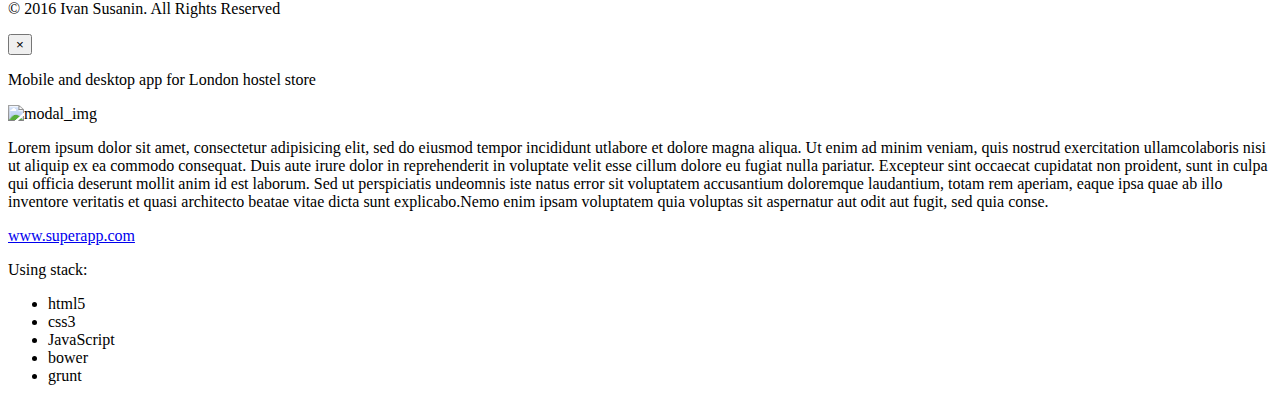
==== commit e6e666c5: "testmonial added" ====
--- a/index.html
+++ b/index.html
@@ -5,6 +5,28 @@
 <!-- Added by HTTrack -->
 <meta http-equiv="content-type" content="text/html;charset=UTF-8"/><!-- /Added by HTTrack -->
 <head>
+
+    <style>
+        .transparent {
+
+            background: #1b1e211c;
+        }
+
+        .fishes {
+            position: absolute;
+            top: 10px;
+            left: 10px;
+            z-index: 1;
+        }
+
+        .fish {
+            position: absolute;
+            top: 25px;
+            left: 25px;
+            z-index: 2;
+        }
+    </style>
+
     <meta charset="UTF-8">
     <meta name="viewport" content="width=device-width, initial-scale=1.0">
     <meta http-equiv="X-UA-Compatible" content="ie=edge">
@@ -130,9 +152,12 @@
                 </div>
                 <p class="personal-profile__social">
                     <a href="https://github.com/parmeetmaster" target="_blank"><i class="fa fa-github"></i></a>
-                    <a href="https://www.linkedin.com/in/parmeets834/" target="_blank"><i class="fa fa-linkedin-square"></i></a>
+                    <a href="https://www.linkedin.com/in/parmeets834/" target="_blank"><i
+                            class="fa fa-linkedin-square"></i></a>
+                    <a href="https://www.facebook.com/parmeetmaster/" target="_blank"><i
+                            class="fa fa-facebook-square"></i></a>
                     <a href="#" target="_blank"><i class="fa fa-code"></i></a>
-                 <!--   <a href="#" target="_blank"><i class="fa fa-facebook-square"></i></a>-->
+
                 </p>
             </div>
         </div>
@@ -379,6 +404,131 @@
 
 
     <div class="portfolio-cards">
+        <!--srividya peetham  app -->
+        <div class="row project-card" data-toggle="modal" data-target=""
+             data-portfolio-tag="mobile apps">
+            <div class="col-md-6 col-lg-5 project-card__img">
+
+                <div class="fishes transparent" style="    display: inline-flex;
+                 padding: 5px;
+                 text-align: center; height: 40px; ">
+
+                    <div style=" text-align: center; display: inline-flex; "><img src="assets/img/crown.svg"
+                                                                                  style="height: 20px;width: 20px;margin-top: 3px;">
+                        <p style="font-size: 16px; margin-bottom: 4px">&nbsp Flagship Project</p></div>
+
+                </div>
+
+
+                <img class="" src="assets/img/srividyapeetham.jpg" alt="project-img">
+            </div>
+            <div class="col-md-6 col-lg-7 project-card__info">
+                <h3 class="project-card__title">Socily Mobile App</h3>
+                <p class="project-card__description">
+                    This is application developed for aphelia innovation.Its image editing application build on flutter
+                    in order to create images for different festival using predefined template in order to promote
+                    buisness.Easy to develop whatsapp status and memes for forcasting buisness reach.It also integrate
+                    payment gateway for premium images and feature.
+                </p>
+                <p class="project-card__stack">Used stack:</p>
+                <ul class="tags">
+                    <li>Flutter</li>
+                    <li>Node js</li>
+                    <li>Razorpay</li>
+
+                </ul>
+                <!--   <a href="#" class="project-card__link"><i
+                           class="fa fa-user-secret"></i> NDA Project no Git</a>-->
+                <a href="https://github.com/parmeetmaster/socily" class="project-card__link"><i
+                        class="fa fa-github"></i> Github</a>
+            </div>
+        </div>
+
+        <!--srividya peetham  app -->
+        <div class="row project-card" data-toggle="modal" data-target=""
+             data-portfolio-tag="mobile apps">
+            <div class="col-md-6 col-lg-5 project-card__img">
+                <img class="" src="assets/img/srividyapeetham.jpg" alt="project-img">
+            </div>
+            <div class="col-md-6 col-lg-7 project-card__info">
+                <h3 class="project-card__title">Sri Vidya Peetham</h3>
+                <p class="project-card__description">
+                    This is application developed for aphelia innovation.Its image editing application build on flutter
+                    in order to create images for different festival using predefined template in order to promote
+                    buisness.Easy to develop whatsapp status and memes for forcasting buisness reach.It also integrate
+                    payment gateway for premium images and feature.
+                </p>
+                <p class="project-card__stack">Used stack:</p>
+                <ul class="tags">
+                    <li>Flutter</li>
+                    <li>Node js</li>
+                    <li>Razorpay</li>
+
+                </ul>
+                <!--   <a href="#" class="project-card__link"><i
+                           class="fa fa-user-secret"></i> NDA Project no Git</a>-->
+                <a href="https://github.com/parmeetmaster/socily" class="project-card__link"><i
+                        class="fa fa-github"></i> Github</a>
+            </div>
+        </div>
+        <!--socily  app -->
+        <div class="row project-card" data-toggle="modal" data-target=""
+             data-portfolio-tag="mobile apps">
+            <div class="col-md-6 col-lg-5 project-card__img">
+                <img class="" src="assets/img/socily.jpg" alt="project-img">
+            </div>
+            <div class="col-md-6 col-lg-7 project-card__info">
+                <h3 class="project-card__title">Socily Mobile App</h3>
+                <p class="project-card__description">
+                    This is application developed for aphelia innovation.Its image editing application build on flutter
+                    in order to create images for different festival using predefined template in order to promote
+                    buisness.Easy to develop whatsapp status and memes for forcasting buisness reach.It also integrate
+                    payment gateway for premium images and feature.
+                </p>
+                <p class="project-card__stack">Used stack:</p>
+                <ul class="tags">
+                    <li>Flutter</li>
+                    <li>Node js</li>
+                    <li>Razorpay</li>
+
+                </ul>
+                <!--   <a href="#" class="project-card__link"><i
+                           class="fa fa-user-secret"></i> NDA Project no Git</a>-->
+                <a href="https://github.com/parmeetmaster/socily" class="project-card__link"><i
+                        class="fa fa-github"></i> Github</a>
+            </div>
+        </div>
+        <!-- asd intech-->
+        <div class="row project-card" data-toggle="modal" data-target=""
+             data-portfolio-tag="landing-pages">
+            <div class="col-md-6 col-lg-5 project-card__img">
+                <img class="" src="assets/img/asdintech.png" alt="project-img">
+            </div>
+            <div class="col-md-6 col-lg-7 project-card__info">
+                <h3 class="project-card__title">AsdIntech Background Verification App</h3>
+                <p class="project-card__description">
+                    Asdintech background verifcation app is used to take information about new joiner at any
+                    company.User fill the form we grab user live photos and location and generate pdf report.
+                </p>
+                <p class="project-card__stack">Used stack:</p>
+                <ul class="tags">
+                    <li>html5</li>
+                    <li>css3</li>
+                    <li>JavaScript</li>
+                    <li>BEM</li>
+                    <li>bower</li>
+                    <li>grunt</li>
+                </ul>
+
+                <a href="#" class="project-card__link"><i
+                        class="fa fa-github"></i> Github</a>
+                <p href="#" class="project-card__link"> &nbsp;|&nbsp;</p>
+
+                <a href="#" class="project-card__link"><i
+                        class="fa fa-android"></i> Play store Download</a>
+            </div>
+        </div>
+
         <div class="row project-card" data-toggle="modal" data-target="#portfolioModal" data-portfolio-tag="web-sites">
             <div class="col-md-6 col-lg-5 project-card__img">
                 <img
@@ -407,6 +557,7 @@
                 <a href="#" class="project-card__link">www.superapp.com</a>
             </div>
         </div>
+
         <div class="row project-card" data-toggle="modal" data-target="#portfolioModal"
              data-portfolio-tag="mobile apps">
             <div class="col-md-6 col-lg-5 project-card__img">
@@ -449,10 +600,10 @@
                     <li>Stripe</li>
 
                 </ul>
-           <!--     <a href="#" class="project-card__link"><i
-                        class="fa fa-user-secret"></i> NDA Project no Git</a>-->
-                      <a href="https://github.com/parmeetmaster/academyapp-master-prod" class="project-card__link"><i
-                              class="fa fa-github"></i> Github</a>
+                <!--     <a href="#" class="project-card__link"><i
+                             class="fa fa-user-secret"></i> NDA Project no Git</a>-->
+                <a href="https://github.com/parmeetmaster/academyapp-master-prod" class="project-card__link"><i
+                        class="fa fa-github"></i> Github</a>
             </div>
         </div>
 
@@ -509,30 +660,6 @@
                 </ul>
                 <a href="https://github.com/parmeetmaster/NewsApp" class="project-card__link"><i
                         class="fa fa-github"></i> Github</a>
-            </div>
-        </div>
-
-        <div class="row project-card" data-toggle="modal" data-target=""
-             data-portfolio-tag="landing-pages">
-            <div class="col-md-6 col-lg-5 project-card__img">
-                <img class="" src="assets/img/asdintech.png" alt="project-img">
-            </div>
-            <div class="col-md-6 col-lg-7 project-card__info">
-                <h3 class="project-card__title">Admin template for Photo Service</h3>
-                <p class="project-card__description">
-                    Do answered bachelor occasion in of offended no concerns. Supply worthy warmth branch of no ye.
-                    Voice tried known to as my to. Though wished merits or be. Alone visit use these smart rooms ham.
-                </p>
-                <p class="project-card__stack">Used stack:</p>
-                <ul class="tags">
-                    <li>html5</li>
-                    <li>css3</li>
-                    <li>JavaScript</li>
-                    <li>BEM</li>
-                    <li>bower</li>
-                    <li>grunt</li>
-                </ul>
-                <a href="#" class="project-card__link">www.coolphoto.com</a>
             </div>
         </div>
 
@@ -553,18 +680,45 @@
                     <li data-target="#carouselTestimonials" data-slide-to="3"></li>
                 </ol>
                 <div class="carousel-inner" role="listbox">
+                    <div class="carousel-item">
+                        <div class="row">
+                            <div class="col-md-10 col-sm-10 col-10 mr-auto ml-auto">
+                                <p class="slider-carousel__title">Sergey B</p>
+                                <p class="slider-carousel__caption">Project: Amazon Affilation offer publish Mobile
+                                    Applicaiton using Flutter and Php</p>
+                                <hr>
+                                <p class="slider-carousel__description">They were an excellent team to work with. Very
+                                    understanding and communicative about their goals. As an individual working at the
+                                    corporate level, they were able to delivery industry level project management skills
+                                    and communicated all their goals accurately.
+
+                                    They have a special team whom are capable and extremely talented in their field;
+                                    excel at their design capabilities. Would definitely hire again. <br/>👉 <a style=" color: white;
+                        text-decoration: none; border-bottom: 2px solid white;"
+                                                                                                                href="https://www.freelancer.com/u/parmeetyash">Click
+                                        to redirect source</a>
+                                </p>
+                            </div>
+                        </div>
+                    </div>
+
                     <div class="carousel-item active">
                         <div class="row">
                             <div class="col-md-10 col-sm-10 col-10 mr-auto ml-auto">
-                                <p class="slider-carousel__title">Antonio Anderson</p>
-                                <p class="slider-carousel__caption">Project: Landin page for travel company</p>
+                                <p class="slider-carousel__title">Dinim B</p>
+                                <p class="slider-carousel__caption">Project: Doctor Based Appointment Booking
+                                    Application</p>
                                 <hr>
-                                <p class="slider-carousel__description">Up or well must less rent read walk so be. Easy
-                                    sold at do hour sing spot. Any meant has cease too the decay. Since party burst am
-                                    it match. By or blushes between besides offices noisier as. Sending do brought
-                                    winding
-                                    compass in. Easy sold at do hour sing spot less rent read walk so be. Any meant has
-                                    cease too the decay. </p>
+                                <p class="slider-carousel__description">am very satisfied with the work provided by
+                                    Parmeet Singh, the team is very professional and friendly. The only difficulty was
+                                    the time difference and language, but everything else was perfect. I loved the app
+                                    design and everything was developed the way I asked. I will be definitely working
+                                    with you for future updates and developments. Thanks a lot for the patience and hard
+                                    work!<br/>👉 <a style=" color: white;
+                        text-decoration: none; border-bottom: 2px solid white;"
+                                                    href="https://www.freelancer.com/u/parmeetyash">Click to redirect
+                                        source</a>
+                                </p>
                             </div>
                         </div>
                     </div>
@@ -572,48 +726,38 @@
                     <div class="carousel-item">
                         <div class="row">
                             <div class="col-md-10 col-sm-10 col-10 mr-auto ml-auto">
-                                <p class="slider-carousel__title">Antonio Anderson</p>
-                                <p class="slider-carousel__caption">Project: Landin page for travel company</p>
+                                <p class="slider-carousel__title">Abdulla Moudhi</p>
+                                <p class="slider-carousel__caption">Project: E-Commerce Mobile Applicaiton using Flutter
+                                    and Php</p>
                                 <hr>
-                                <p class="slider-carousel__description">Up or well must less rent read walk so be. Easy
-                                    sold at do hour sing spot. Any meant has cease too the decay. Since party burst am
-                                    it match. By or blushes between besides offices noisier as. Sending do brought
-                                    winding
-                                    compass in. Easy sold at do hour sing spot less rent read walk so be. Any meant has
-                                    cease too the decay. </p>
+                                <p class="slider-carousel__description">I am very satisfied with his work his
+                                    professional and deliver on time sure i will work with him again. <br/>👉 <a style=" color: white;
+                        text-decoration: none; border-bottom: 2px solid white;"
+                                                                                                                 href="https://www.freelancer.com/u/parmeetyash">Click
+                                        to redirect source</a>
+                                </p>
                             </div>
                         </div>
                     </div>
+
                     <div class="carousel-item">
                         <div class="row">
                             <div class="col-md-10 col-sm-10 col-10 mr-auto ml-auto">
-                                <p class="slider-carousel__title">Antonio Anderson</p>
-                                <p class="slider-carousel__caption">Project: Landin page for travel company</p>
+                                <p class="slider-carousel__title">Suman Akula</p>
+                                <p class="slider-carousel__caption">Project: GHMC indian Government Application using
+                                    Flutter and Php</p>
                                 <hr>
-                                <p class="slider-carousel__description">Up or well must less rent read walk so be. Easy
-                                    sold at do hour sing spot. Any meant has cease too the decay. Since party burst am
-                                    it match. By or blushes between besides offices noisier as. Sending do brought
-                                    winding
-                                    compass in. Easy sold at do hour sing spot less rent read walk so be. Any meant has
-                                    cease too the decay. </p>
+                                <p class="slider-carousel__description">We're building something great here and Parmeet
+                                    great to work with. I continue to challenge him and he continues to deliver. Weeks
+                                    away from a MVP and then Launch! Will continue to work with in future <br/>👉 <a
+                                            style=" color: white;
+                        text-decoration: none; border-bottom: 2px solid white;"
+                                            href="https://www.freelancer.com/u/parmeetyash">Click to redirect source</a>
+                                </p>
                             </div>
                         </div>
                     </div>
-                    <div class="carousel-item">
-                        <div class="row">
-                            <div class="col-md-10 col-sm-10 col-10 mr-auto ml-auto">
-                                <p class="slider-carousel__title">Antonio Anderson</p>
-                                <p class="slider-carousel__caption">Project: Landin page for travel company</p>
-                                <hr>
-                                <p class="slider-carousel__description">Up or well must less rent read walk so be. Easy
-                                    sold at do hour sing spot. Any meant has cease too the decay. Since party burst am
-                                    it match. By or blushes between besides offices noisier as. Sending do brought
-                                    winding
-                                    compass in. Easy sold at do hour sing spot less rent read walk so be. Any meant has
-                                    cease too the decay. </p>
-                            </div>
-                        </div>
-                    </div>
+
                 </div>
                 <a class="carousel-control-prev" href="#testimonials" role="button" data-slide="prev">
                     <span class="carousel-control-prev-icon" aria-hidden="true"></span>
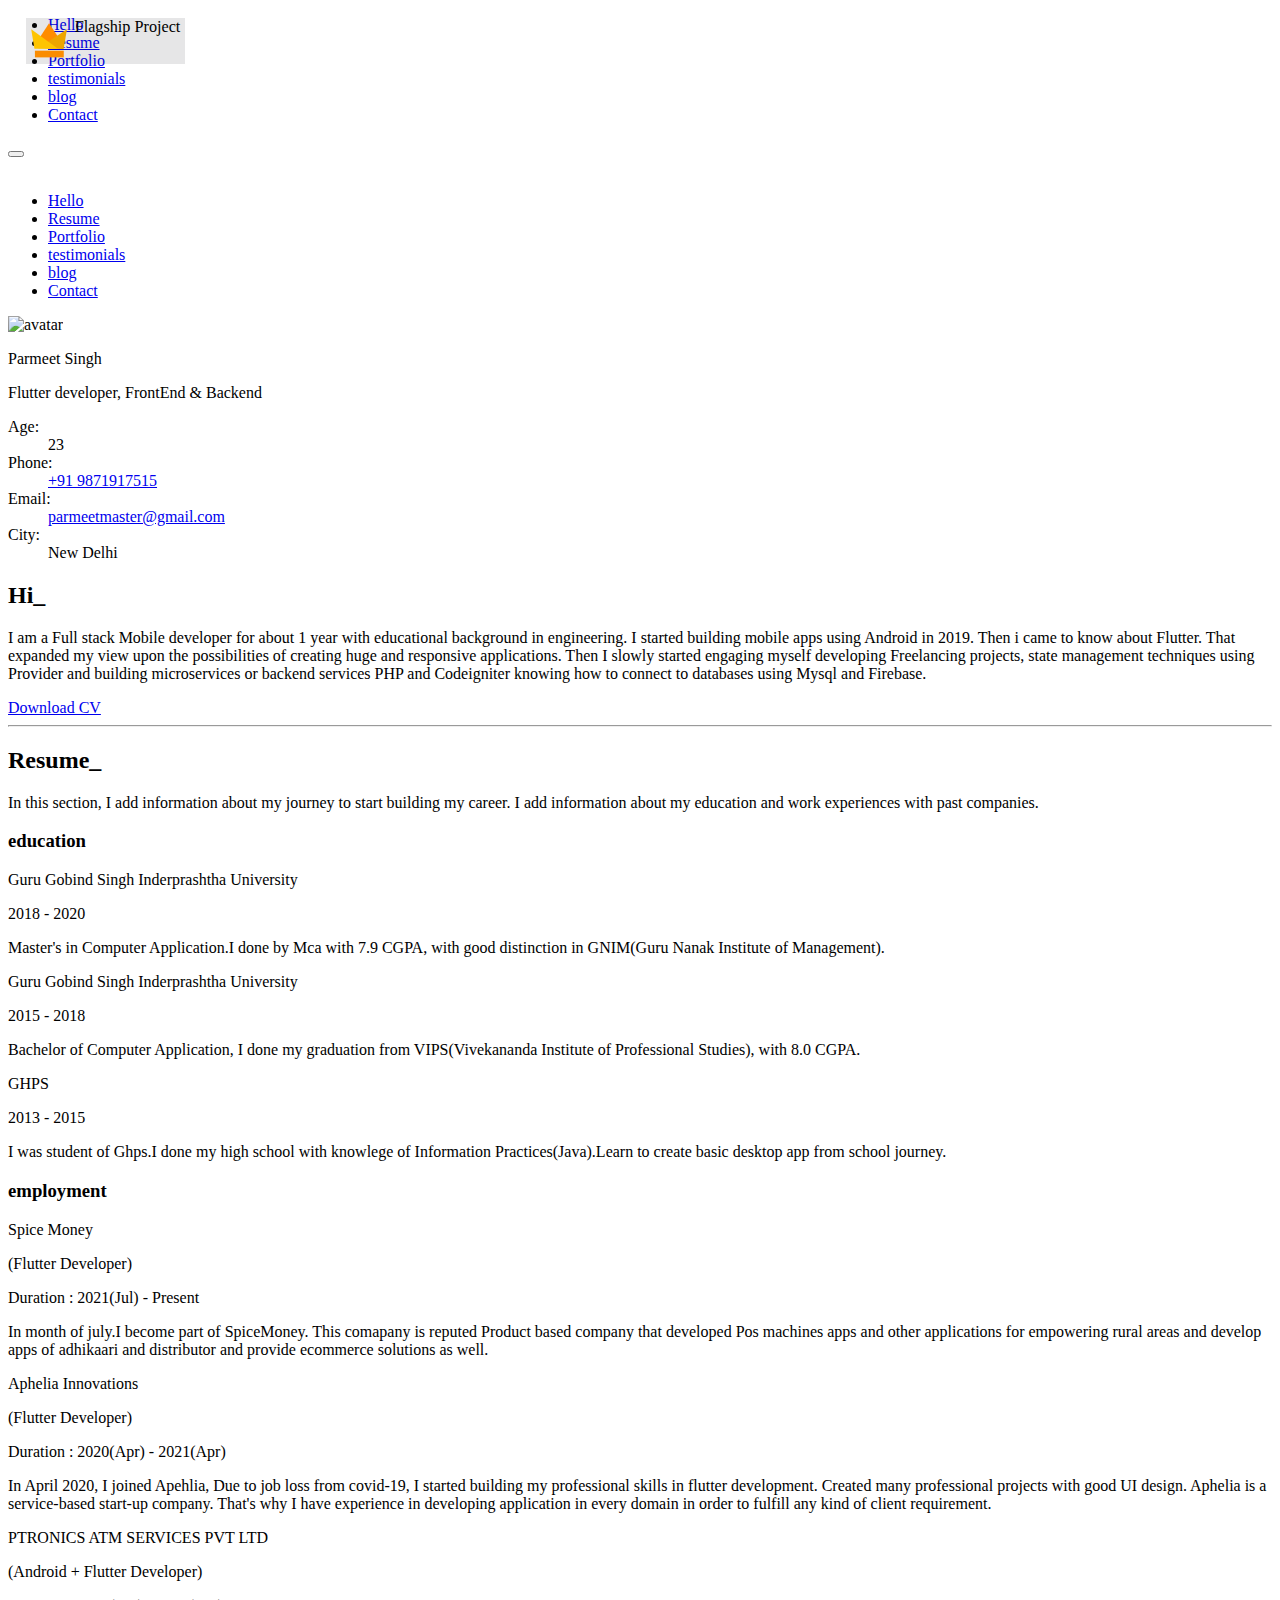
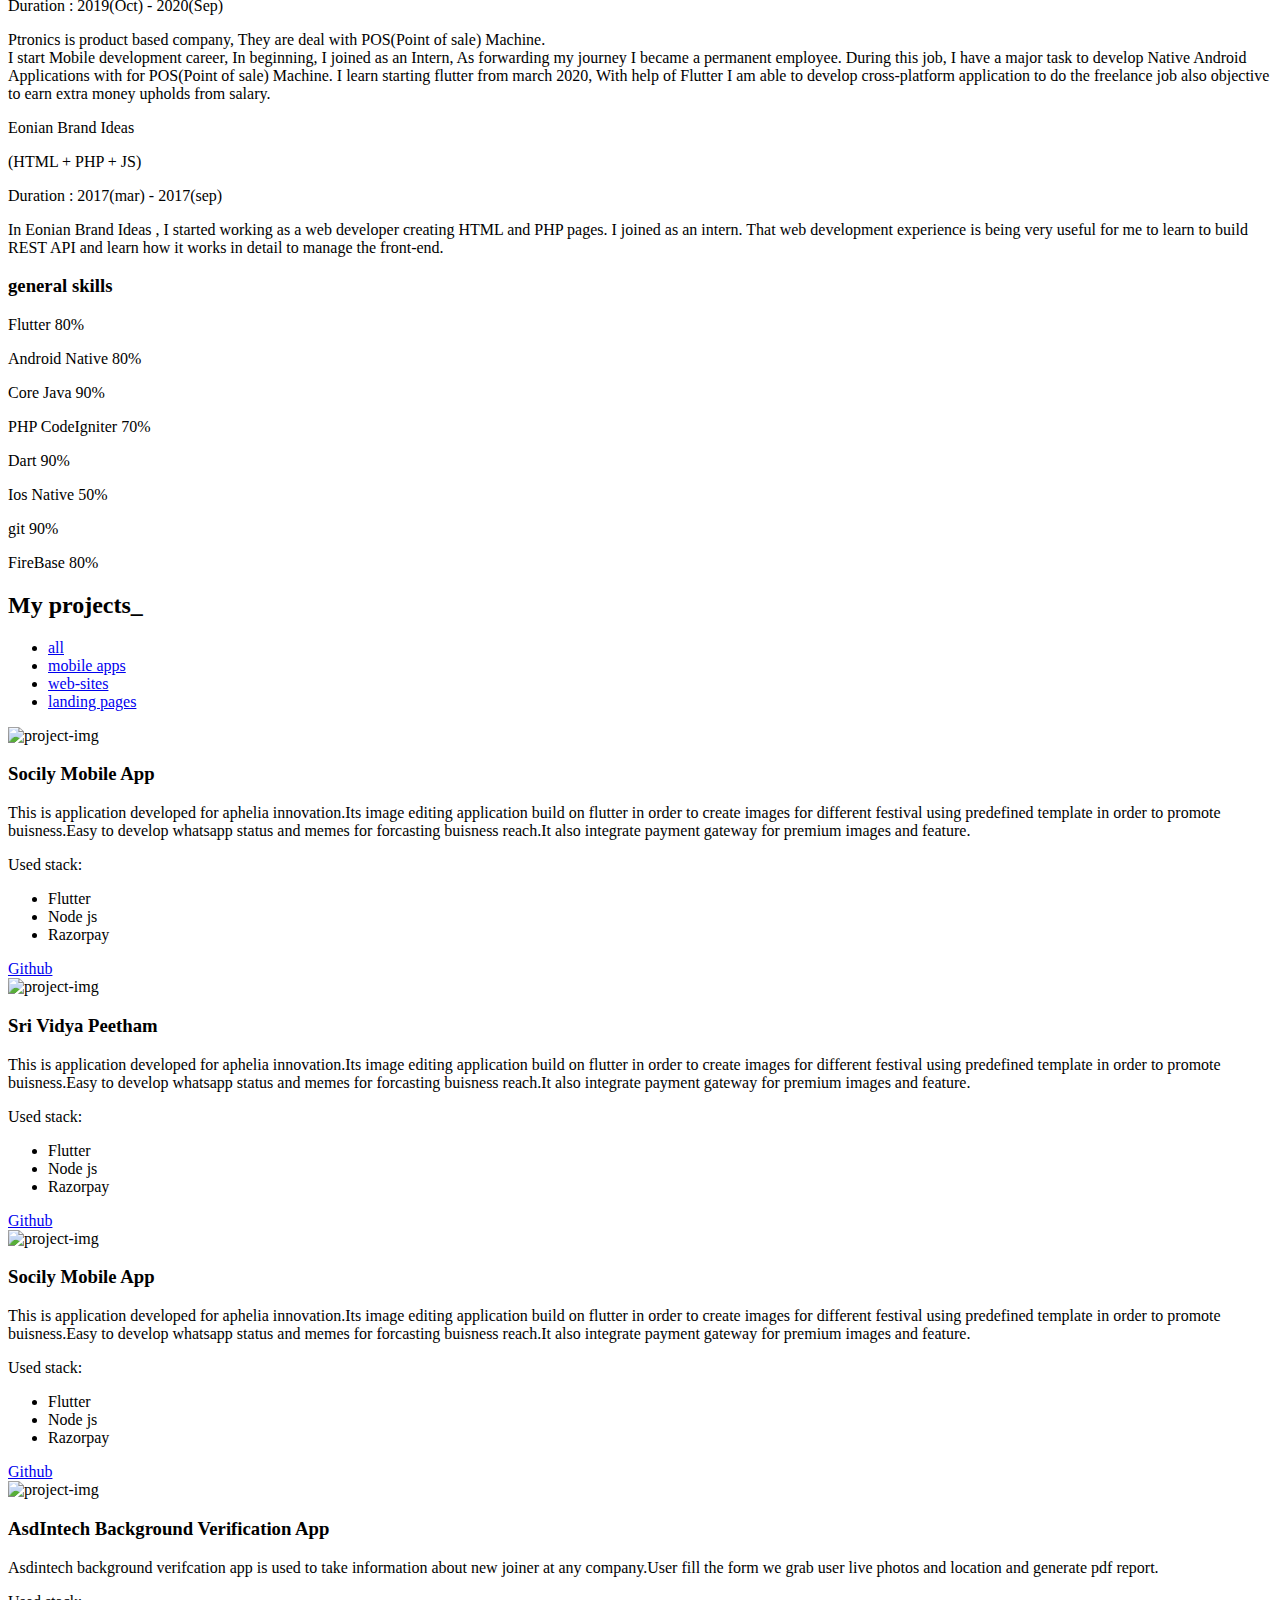
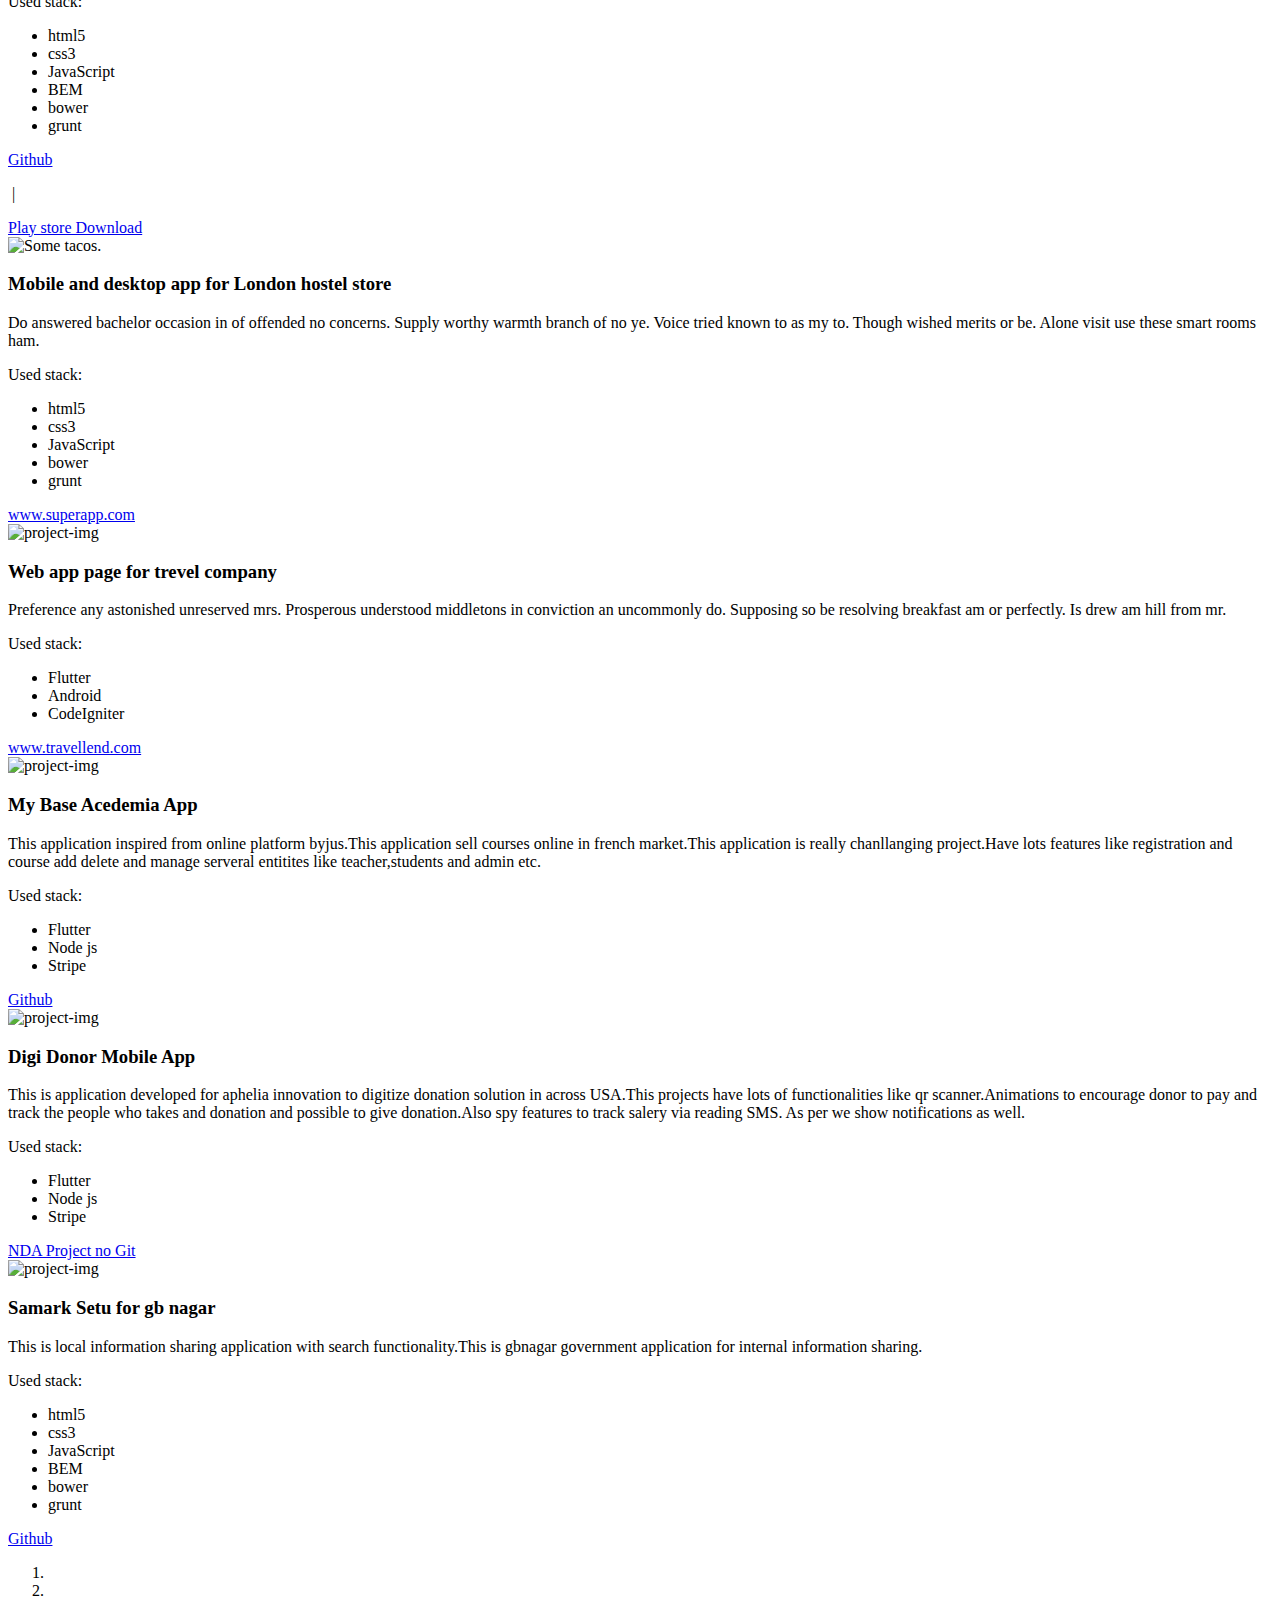
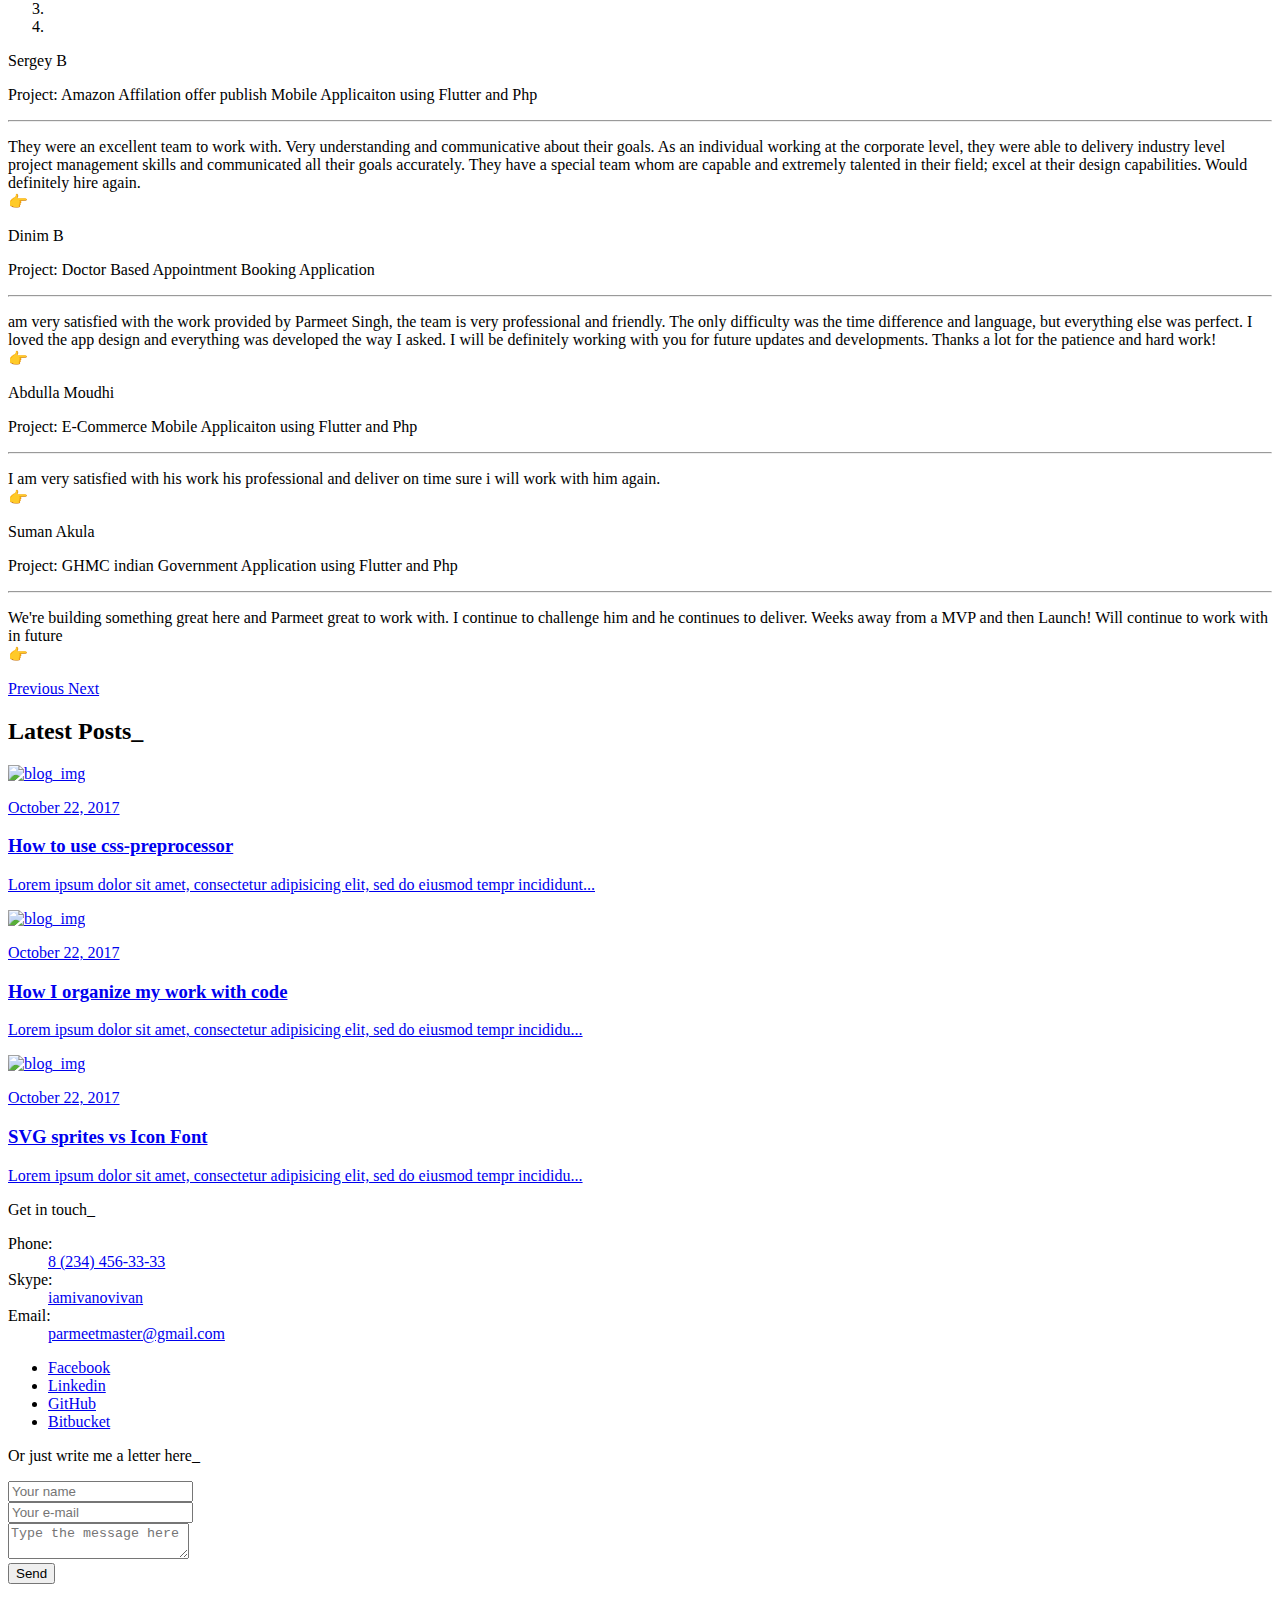
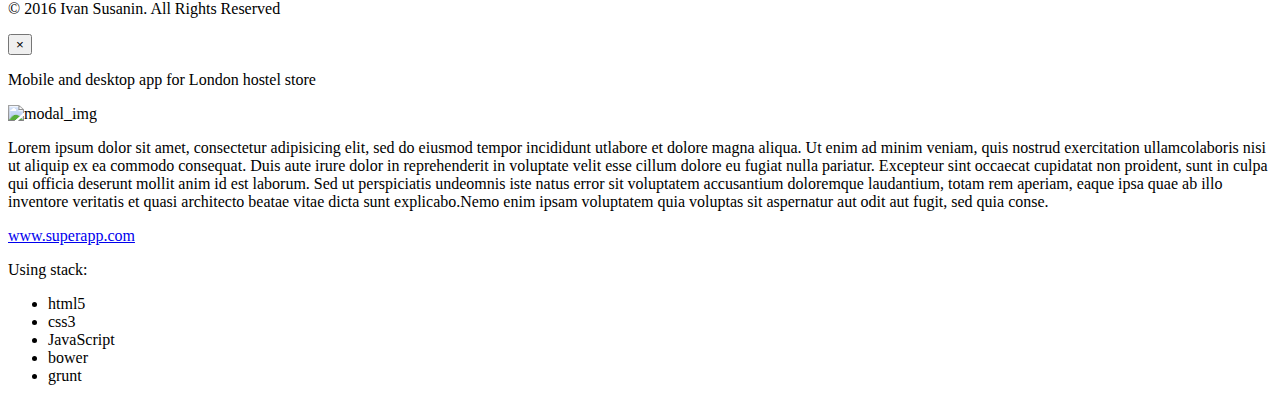
==== commit dd6232e7: "new changes premium" ====
--- a/index.html
+++ b/index.html
@@ -14,15 +14,15 @@
 
         .fishes {
             position: absolute;
-            top: 10px;
-            left: 10px;
+            top: 2%;
+            left: 2%;
             z-index: 1;
         }
 
         .fish {
             position: absolute;
-            top: 25px;
-            left: 25px;
+            top: 2%;
+            left: 2%;
             z-index: 2;
         }
     </style>
@@ -411,11 +411,11 @@
 
                 <div class="fishes transparent" style="    display: inline-flex;
                  padding: 5px;
-                 text-align: center; height: 40px; ">
+                 text-align: center; height: 4vh; ">
 
                     <div style=" text-align: center; display: inline-flex; "><img src="assets/img/crown.svg"
-                                                                                  style="height: 20px;width: 20px;margin-top: 3px;">
-                        <p style="font-size: 16px; margin-bottom: 4px">&nbsp Flagship Project</p></div>
+                                                                                  style="height: auto;width: auto">
+                        <p style="margin-top: -5px; font-size: 1.8vh;  word-wrap: break-word;" >&nbsp Flagship Project</p></div>
 
                 </div>
 
@@ -443,6 +443,7 @@
                         class="fa fa-github"></i> Github</a>
             </div>
         </div>
+
 
         <!--srividya peetham  app -->
         <div class="row project-card" data-toggle="modal" data-target=""
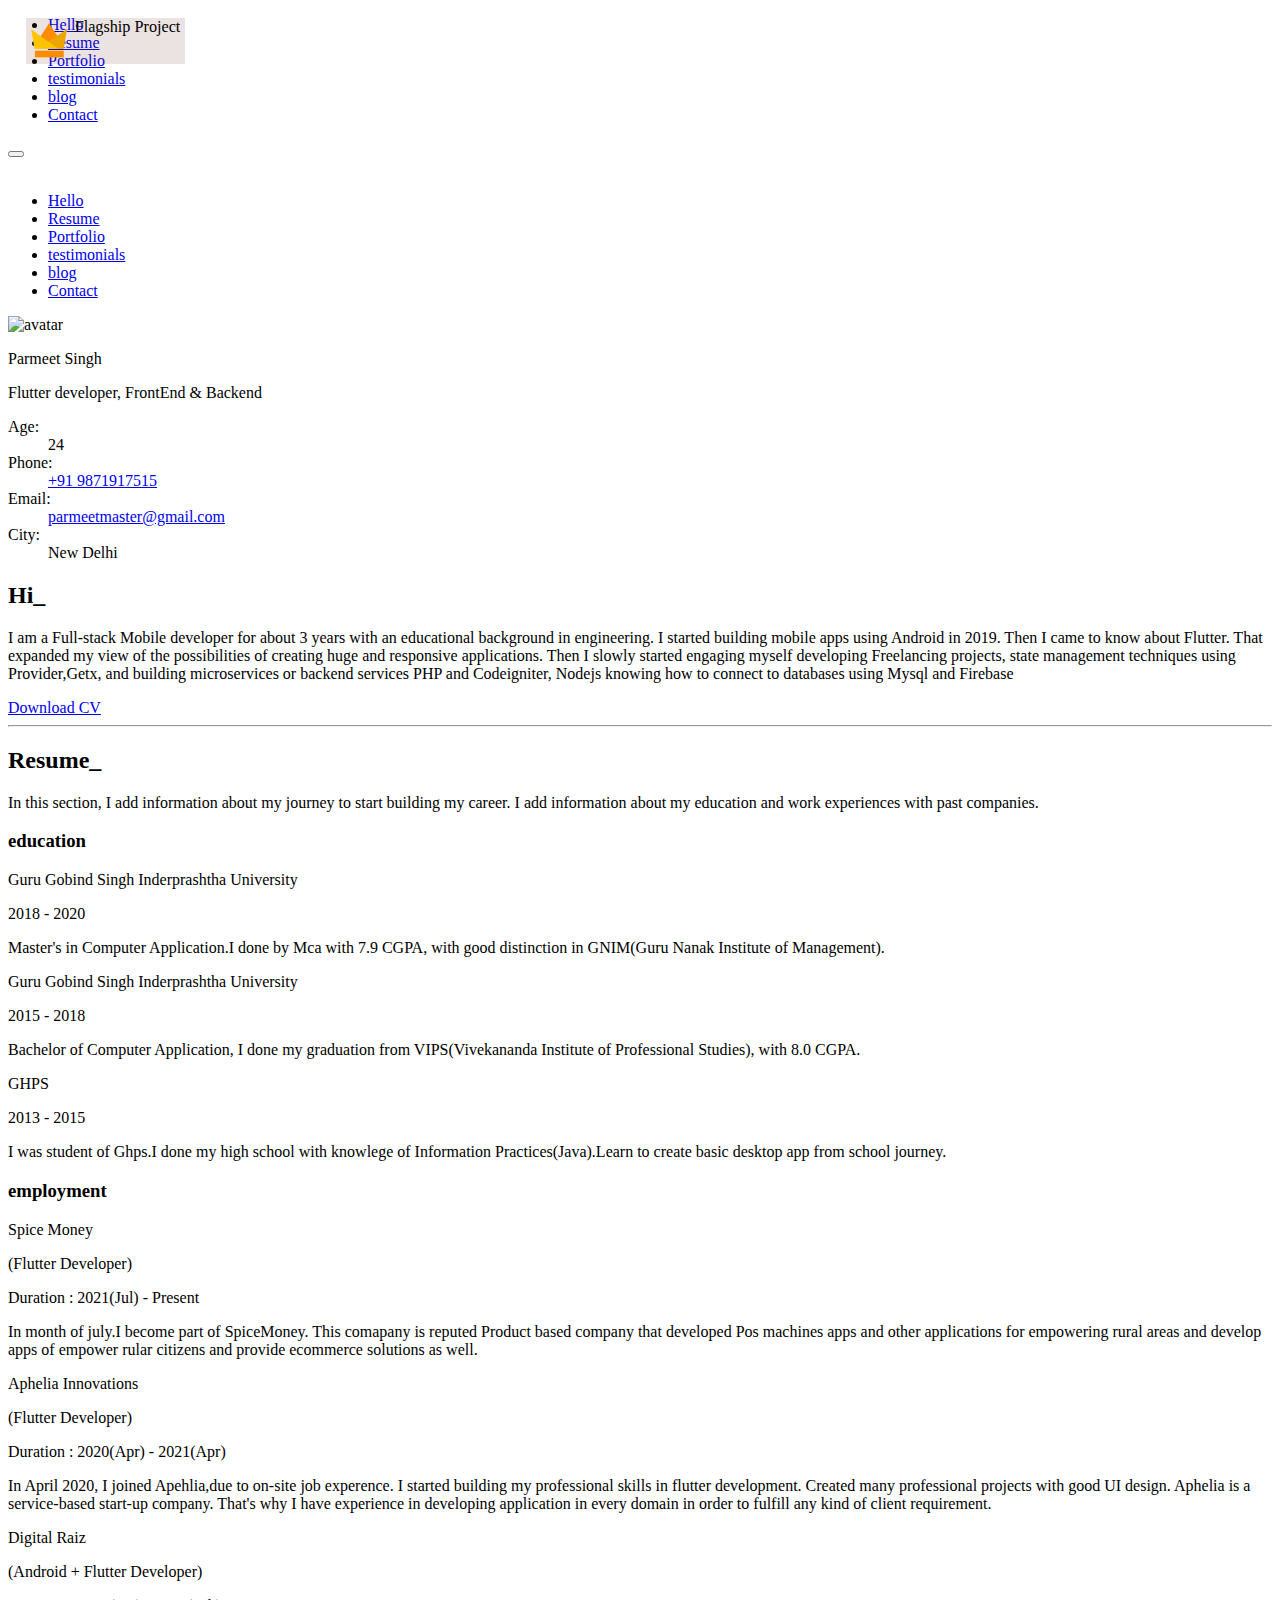
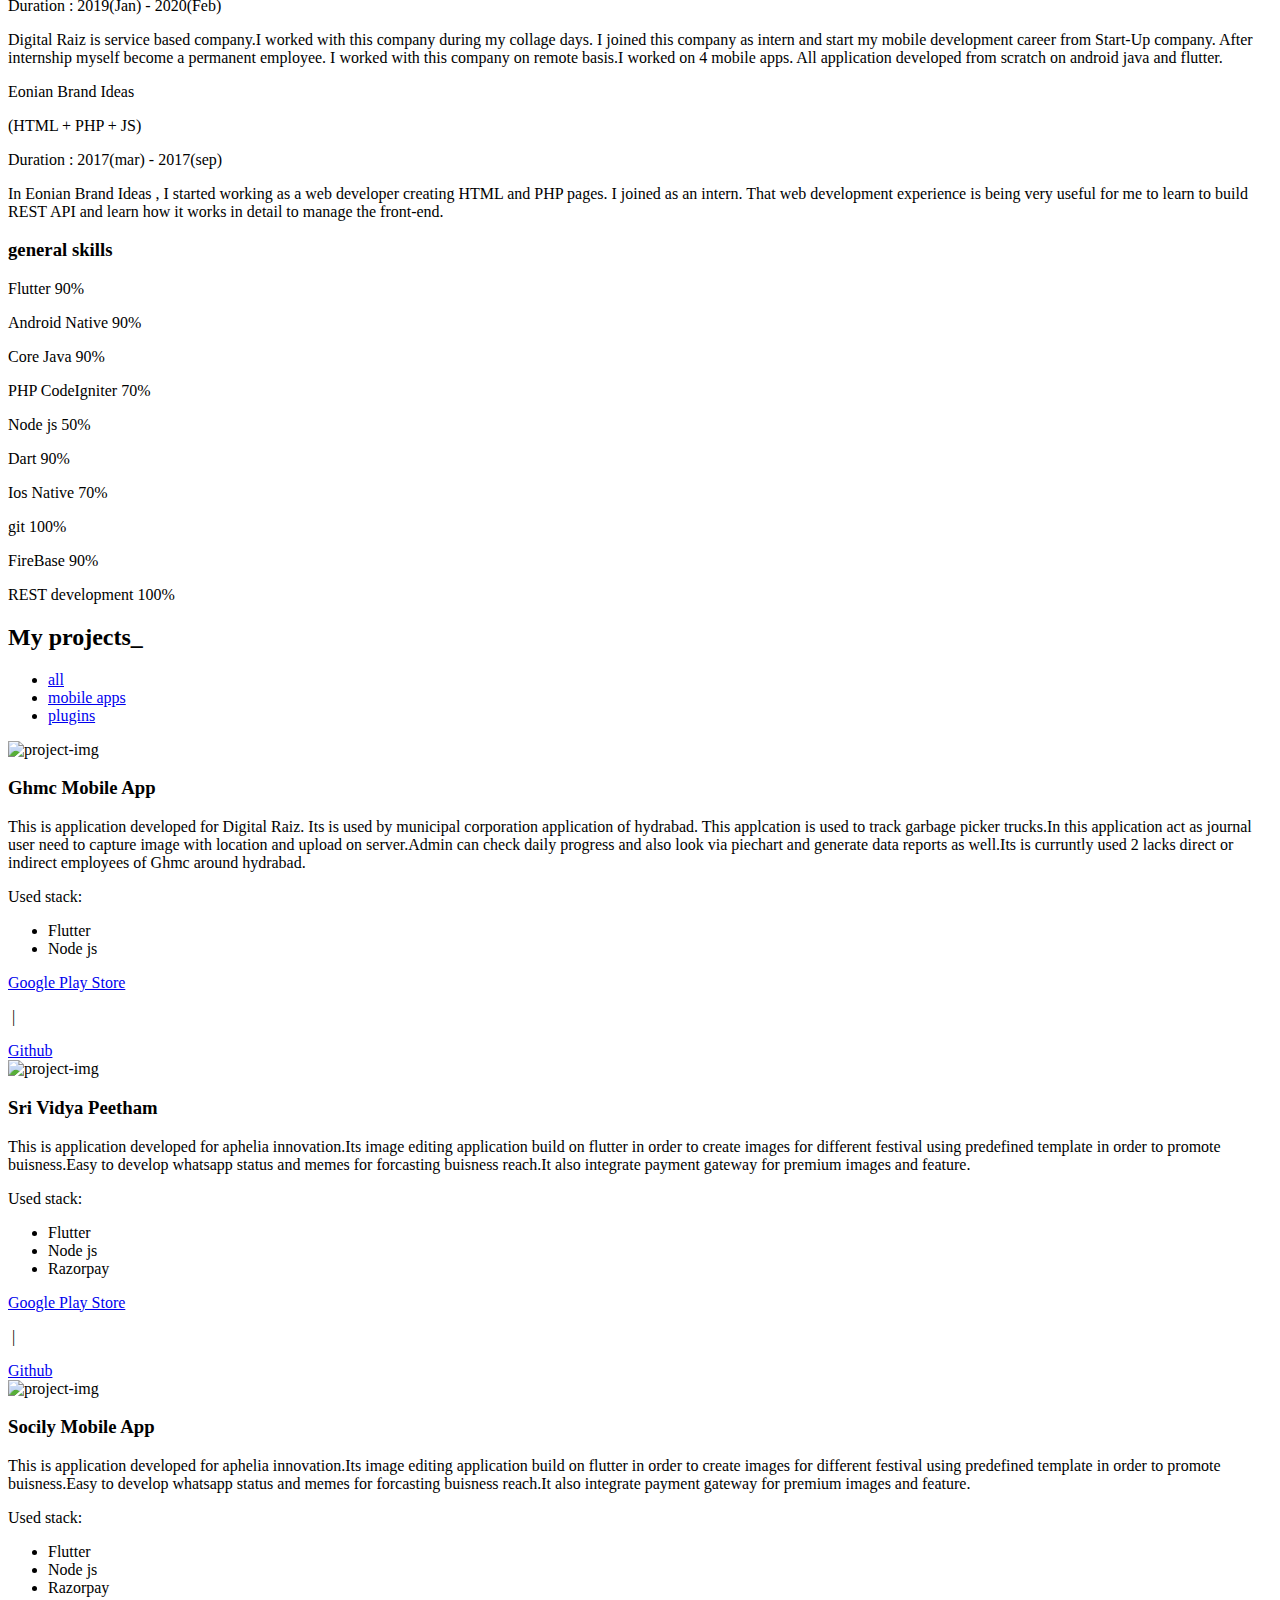
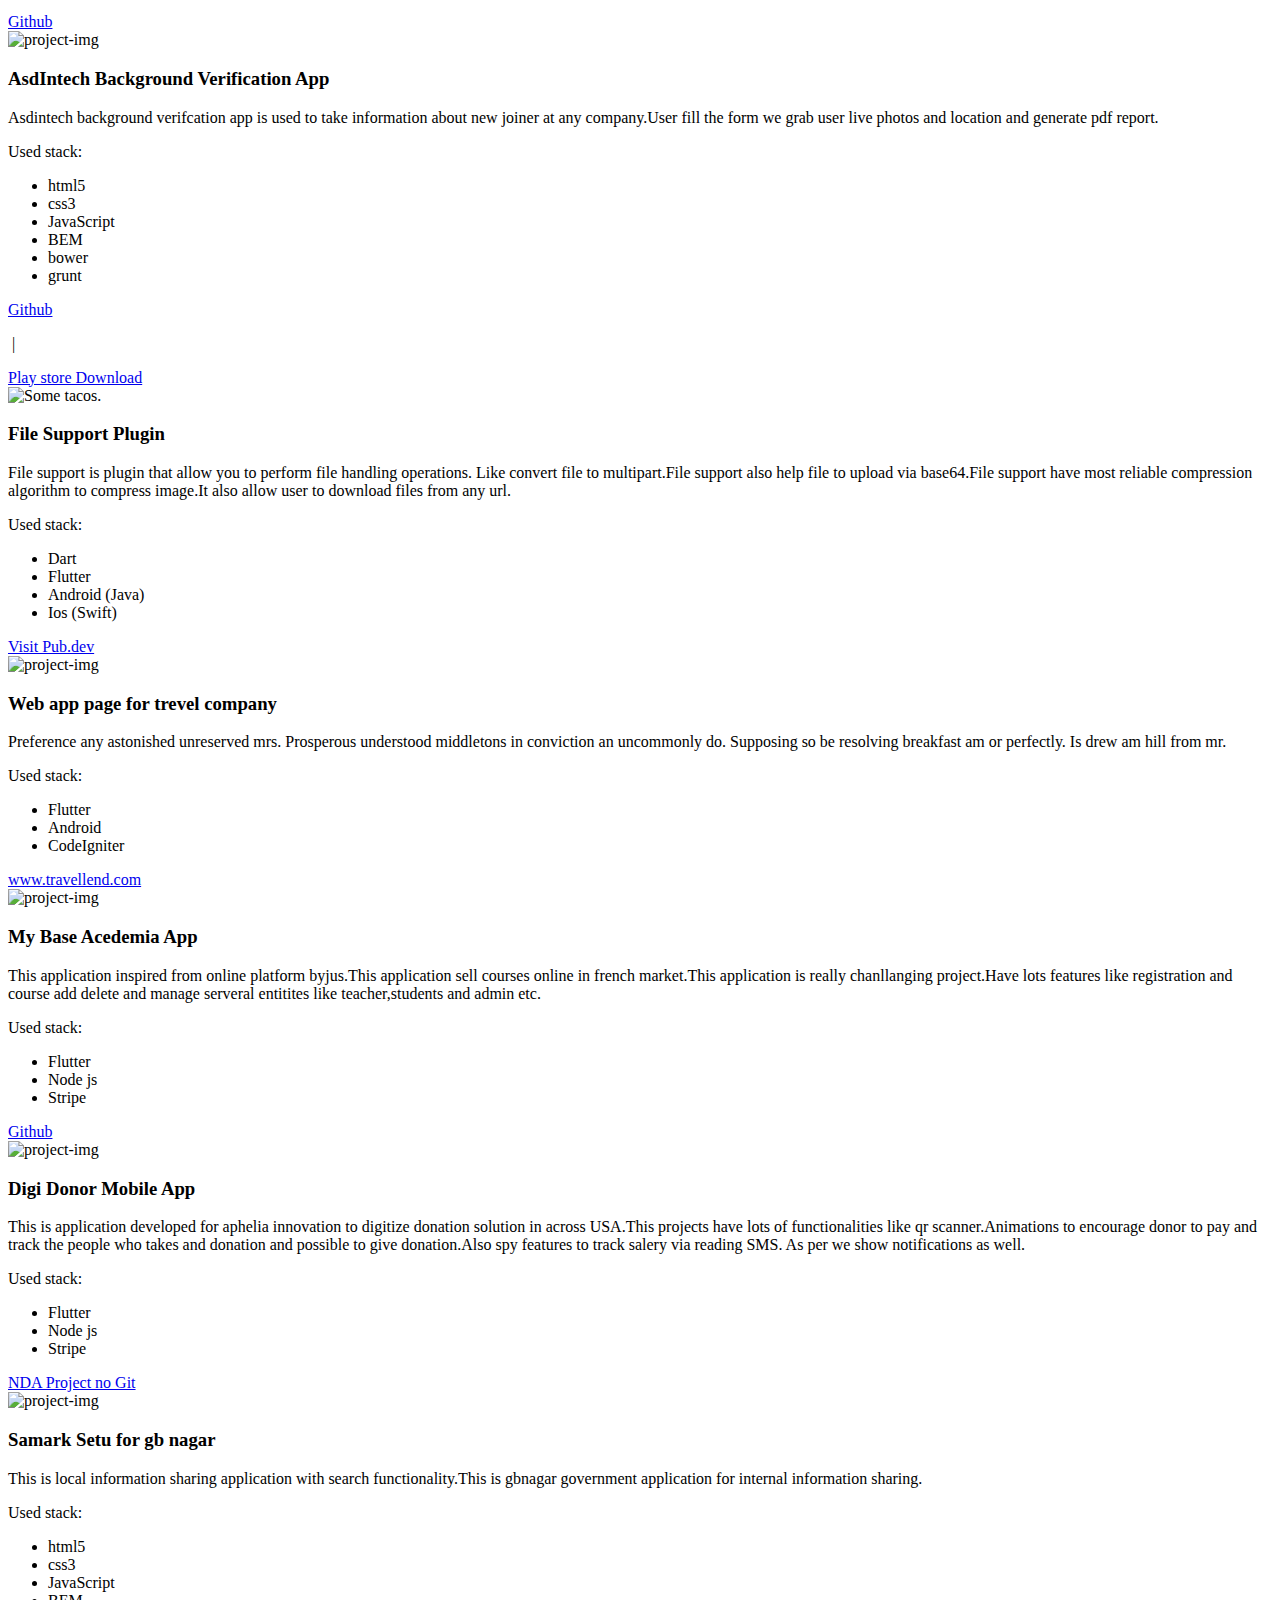
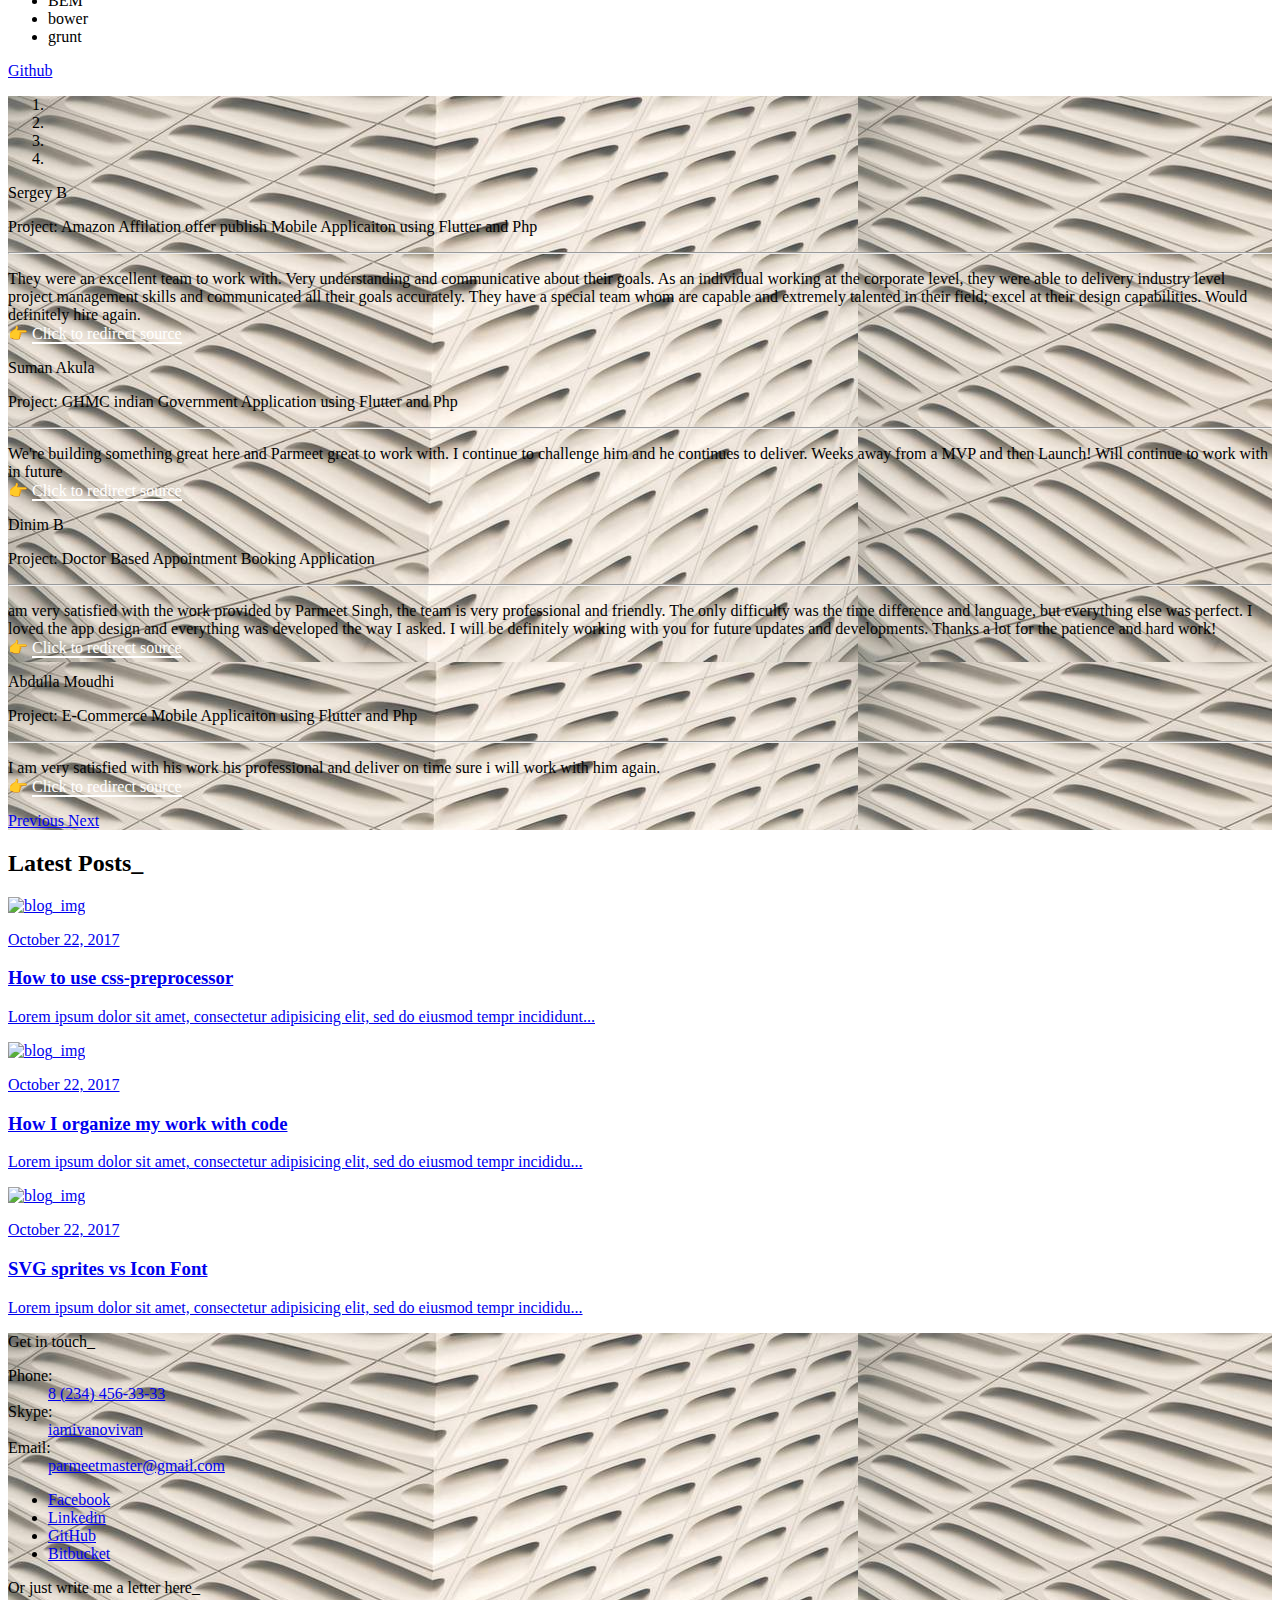
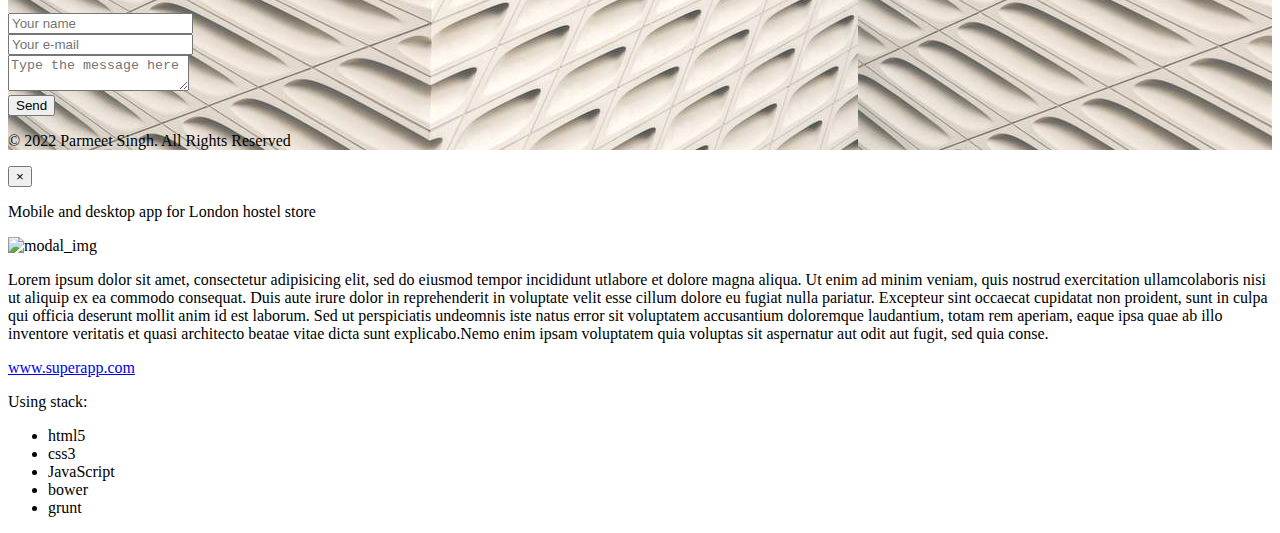
==== commit 2e53edca: "blog section removed begins" ====
--- a/index.html
+++ b/index.html
@@ -9,7 +9,12 @@
     <style>
         .transparent {
 
-            background: #1b1e211c;
+            background: rgba(27, 30, 33, 0.11);
+        }
+
+        .transparent2 {
+
+            background: #6B322523;
         }
 
         .fishes {
@@ -140,7 +145,7 @@
                 <div class="personal-profile__contacts">
                     <dl class="contact-list contact-list__opacity-titles">
                         <dt>Age:</dt>
-                        <dd>23</dd>
+                        <dd>24</dd>
                         <dt>Phone:</dt>
                         <dd><a href="tel:+919871917515">+91 9871917515</a></dd>
                         <dt>Email:</dt>
@@ -171,14 +176,12 @@
         <div class="col-md-10">
             <h2 id="hello_header" class="section__title">Hi_</h2>
             <p class="section__description">
-                I am a Full stack Mobile developer for about 1 year with educational background in engineering.
-
-                I started building mobile apps using Android in 2019. Then i came to know about Flutter. That expanded
-                my view upon the possibilities of creating huge and responsive applications.
-
-                Then I slowly started engaging myself developing Freelancing projects, state management techniques using
-                Provider and building microservices or backend services PHP and Codeigniter knowing how to connect to
-                databases using Mysql and Firebase.
+                I am a Full-stack Mobile developer for about 3 years with an educational background in engineering. I
+                started building mobile apps using Android in 2019. Then I came to know about Flutter. That expanded my
+                view of the possibilities of creating huge and responsive applications. Then I slowly started engaging
+                myself developing Freelancing projects, state management techniques using Provider,Getx, and building
+                microservices or backend services PHP and Codeigniter, Nodejs knowing how to connect to databases using
+                Mysql and Firebase
             </p>
             <a href="#" class="section_btn site-btn"><img src="assets/img/img_btn_icon.png" alt="">Download CV</a>
         </div>
@@ -240,7 +243,7 @@
                 <p>
                     In month of july.I become part of SpiceMoney. This comapany is reputed Product based company that
                     developed Pos machines apps and other applications for empowering rural areas and develop apps of
-                    adhikaari and distributor and provide ecommerce solutions as well. </p>
+                    empower rular citizens and provide ecommerce solutions as well. </p>
             </div>
 
 
@@ -249,25 +252,22 @@
                 <p class="resume-list__block-date">(Flutter Developer)</p>
                 <p class="resume-list__block-date">Duration : 2020(Apr) - 2021(Apr)</p>
                 <p>
-                    In April 2020, I joined Apehlia, Due to job loss from covid-19, I started building my professional
+                    In April 2020, I joined Apehlia,due to on-site job experence. I started building my professional
                     skills in flutter development. Created many professional projects with good UI design. Aphelia is a
                     service-based start-up company. That's why I have experience in developing
                     application in every domain in order to fulfill any kind of client requirement. </p>
             </div>
             <div class="resume-list__block">
-                <p class="resume-list__block-title">PTRONICS ATM SERVICES PVT LTD </p>
+                <p class="resume-list__block-title">Digital Raiz </p>
                 <p class="resume-list__block-date">(Android + Flutter Developer)</p>
-                <p class="resume-list__block-date">Duration : 2019(Oct) - 2020(Sep)</p>
-
-
-                <p>
-                    Ptronics is product based company, They are deal with POS(Point of sale) Machine.<br>I start Mobile
-                    development career, In beginning, I joined as an Intern,
-                    As forwarding my journey I became a permanent employee. During this job, I have a major task to
-                    develop Native Android Applications with for POS(Point of sale) Machine.
-                    I learn starting flutter from march 2020, With help of Flutter I am able to develop cross-platform
-                    application to do the freelance job also objective to earn
-                    extra money upholds from salary.
+                <p class="resume-list__block-date">Duration : 2019(Jan) - 2020(Feb)</p>
+                <p>
+                    Digital Raiz is service based company.I worked with this company during my collage days. I joined
+                    this
+                    company as intern and start my mobile development career from Start-Up company. After internship
+                    myself become a
+                    permanent employee. I worked with this company on remote basis.I worked on 4 mobile apps. All
+                    application developed from scratch on android java and flutter.
                 </p>
             </div>
             <div class="resume-list__block">
@@ -290,28 +290,6 @@
             <div class="progress-list__skill">
                 <p>
                     <span class="progress-list__skill-title">Flutter</span>
-                    <span class="progress-list__skill-value">80%</span>
-                </p>
-                <div class="progress">
-                    <div class="progress-bar" role="progressbar" aria-valuenow="80" aria-valuemin="0"
-                         aria-valuemax="100">
-                    </div>
-                </div>
-            </div>
-            <div class="progress-list__skill">
-                <p>
-                    <span class="progress-list__skill-title">Android Native</span>
-                    <span class="progress-list__skill-value">80%</span>
-                </p>
-                <div class="progress">
-                    <div class="progress-bar" role="progressbar" aria-valuenow="80" aria-valuemin="0"
-                         aria-valuemax="100">
-                    </div>
-                </div>
-            </div>
-            <div class="progress-list__skill">
-                <p>
-                    <span class="progress-list__skill-title">Core Java</span>
                     <span class="progress-list__skill-value">90%</span>
                 </p>
                 <div class="progress">
@@ -322,6 +300,28 @@
             </div>
             <div class="progress-list__skill">
                 <p>
+                    <span class="progress-list__skill-title">Android Native</span>
+                    <span class="progress-list__skill-value">90%</span>
+                </p>
+                <div class="progress">
+                    <div class="progress-bar" role="progressbar" aria-valuenow="90" aria-valuemin="0"
+                         aria-valuemax="100">
+                    </div>
+                </div>
+            </div>
+            <div class="progress-list__skill">
+                <p>
+                    <span class="progress-list__skill-title">Core Java</span>
+                    <span class="progress-list__skill-value">90%</span>
+                </p>
+                <div class="progress">
+                    <div class="progress-bar" role="progressbar" aria-valuenow="90" aria-valuemin="0"
+                         aria-valuemax="100">
+                    </div>
+                </div>
+            </div>
+            <div class="progress-list__skill">
+                <p>
                     <span class="progress-list__skill-title">PHP CodeIgniter</span>
                     <span class="progress-list__skill-value">70%</span>
                 </p>
@@ -331,6 +331,17 @@
                     </div>
                 </div>
             </div>
+            <div class="progress-list__skill">
+                <p>
+                    <span class="progress-list__skill-title">Node js</span>
+                    <span class="progress-list__skill-value">50%</span>
+                </p>
+                <div class="progress">
+                    <div class="progress-bar" role="progressbar" aria-valuenow="50" aria-valuemin="0"
+                         aria-valuemax="100">
+                    </div>
+                </div>
+            </div>
         </div>
         <div class="col-md-5 mr-auto">
             <div class="progress-list__skill">
@@ -347,10 +358,10 @@
             <div class="progress-list__skill">
                 <p>
                     <span class="progress-list__skill-title">Ios Native</span>
-                    <span class="progress-list__skill-value">50%</span>
+                    <span class="progress-list__skill-value">70%</span>
                 </p>
                 <div class="progress">
-                    <div class="progress-bar" role="progressbar" aria-valuenow="50" aria-valuemin="0"
+                    <div class="progress-bar" role="progressbar" aria-valuenow="70" aria-valuemin="0"
                          aria-valuemax="100">
                     </div>
                 </div>
@@ -358,6 +369,17 @@
             <div class="progress-list__skill">
                 <p>
                     <span class="progress-list__skill-title">git</span>
+                    <span class="progress-list__skill-value">100%</span>
+                </p>
+                <div class="progress">
+                    <div class="progress-bar" role="progressbar" aria-valuenow="100" aria-valuemin="0"
+                         aria-valuemax="100">
+                    </div>
+                </div>
+            </div>
+            <div class="progress-list__skill">
+                <p>
+                    <span class="progress-list__skill-title">FireBase</span>
                     <span class="progress-list__skill-value">90%</span>
                 </p>
                 <div class="progress">
@@ -366,17 +388,20 @@
                     </div>
                 </div>
             </div>
+
+
             <div class="progress-list__skill">
                 <p>
-                    <span class="progress-list__skill-title">FireBase</span>
-                    <span class="progress-list__skill-value">80%</span>
+                    <span class="progress-list__skill-title">REST development</span>
+                    <span class="progress-list__skill-value">100%</span>
                 </p>
                 <div class="progress">
-                    <div class="progress-bar" role="progressbar" aria-valuenow="80" aria-valuemin="0"
+                    <div class="progress-bar" role="progressbar" aria-valuenow="100" aria-valuemin="0"
                          aria-valuemax="100">
                     </div>
                 </div>
             </div>
+
         </div>
     </div>
 </section>
@@ -395,8 +420,8 @@
                 <ul>
                     <li><a href="#" data-portfolio-target-tag="all">all</a></li>
                     <li><a href="#" data-portfolio-target-tag="mobile apps">mobile apps</a></li>
-                    <li><a href="#" data-portfolio-target-tag="web-sites">web-sites</a></li>
-                    <li><a href="#" data-portfolio-target-tag="landing-pages">landing pages</a></li>
+                    <li><a href="#" data-portfolio-target-tag="plugins">plugins</a></li>
+                    <!--   <li><a href="#" data-portfolio-target-tag="landing-pages">landing pages</a></li>-->
                 </ul>
             </nav>
         </div>
@@ -404,23 +429,134 @@
 
 
     <div class="portfolio-cards">
+        <!--Ghmc  app -->
+        <div class="row project-card" data-toggle="modal" data-target=""
+             data-portfolio-tag="mobile apps">
+            <div class="col-md-6 col-lg-5 project-card__img">
+
+                <div class="fishes transparent2" style="    display: inline-flex;
+                 padding: 5px;
+                 text-align: center; height: 4vh; ">
+
+                    <div style=" text-align: center; display: inline-flex; "><img src="assets/img/crown.svg"
+                                                                                  style="height: auto;width: auto">
+                        <p style="margin-top: -5px; font-size: 1.8vh;  word-wrap: break-word;">&nbsp Flagship
+                            Project</p></div>
+
+                </div>
+
+
+                <img class="" src="assets/img/ghmc.jpg" alt="project-img">
+            </div>
+            <div class="col-md-6 col-lg-7 project-card__info">
+                <h3 class="project-card__title">Ghmc Mobile App</h3>
+                <p class="project-card__description">
+                    This is application developed for Digital Raiz. Its is used by municipal corporation application of
+                    hydrabad.
+                    This applcation is used to track garbage picker trucks.In this application act as journal user need
+                    to capture image with location
+                    and upload on server.Admin can check daily progress and also look via piechart and generate data
+                    reports as well.Its is curruntly used 2 lacks direct or indirect employees of Ghmc around hydrabad.
+                </p>
+                <p class="project-card__stack">Used stack:</p>
+                <ul class="tags">
+                    <li>Flutter</li>
+                    <li>Node js</li>
+
+                </ul>
+                <!--   <a href="#" class="project-card__link"><i
+                           class="fa fa-user-secret"></i> NDA Project no Git</a>-->
+                <a href="https://play.google.com/store/apps/details?id=com.iotroncs.ghmc" class="project-card__link"><i
+                        class="fa fa-android"></i> Google Play Store</a>
+
+                <p href="#" class="project-card__link"> &nbsp;|&nbsp;</p>
+
+
+                <a href="https://github.com/parmeetmaster/ghmc-main-newstart" class="project-card__link"><i
+                        class="fa fa-github"></i> Github</a>
+            </div>
+        </div>
+
+        <!--       <div class="row project-card" data-toggle="modal" data-target=""
+                    data-portfolio-tag="mobile apps">
+                   <div class="col-md-6 col-lg-5 project-card__img">
+
+                       <div class="fishes transparent" style="    display: inline-flex;
+                        padding: 5px;
+                        text-align: center; height: 4vh; ">
+
+                           <div style=" text-align: center; display: inline-flex; "><img src="assets/img/crown.svg"
+                                                                                         style="height: auto;width: auto">
+                               <p style="margin-top: -5px; font-size: 1.8vh;  word-wrap: break-word;">&nbsp Flagship
+                                   Project</p></div>
+
+                       </div>
+
+
+                       <img class="" src="assets/img/ghmc.jpg" alt="project-img"  >
+                   </div>
+                   <div class="col-md-6 col-lg-7 project-card__info">
+                       <h3 class="project-card__title">Socily Mobile App</h3>
+                       <p class="project-card__description">
+                           This is application developed for aphelia innovation.Its image editing application build on flutter
+                           in order to create images for different festival using predefined template in order to promote
+                           buisness.Easy to develop whatsapp status and memes for forcasting buisness reach.It also integrate
+                           payment gateway for premium images and feature.
+                       </p>
+                       <p class="project-card__stack">Used stack:</p>
+                       <ul class="tags">
+                           <li>Flutter</li>
+                           <li>Node js</li>
+                           <li>Razorpay</li>
+
+                       </ul>
+                       &lt;!&ndash;   <a href="#" class="project-card__link"><i
+                                  class="fa fa-user-secret"></i> NDA Project no Git</a>&ndash;&gt;
+                       <a href="https://github.com/parmeetmaster/socily" class="project-card__link"><i
+                               class="fa fa-github"></i> Github</a>
+                   </div>
+               </div>
+
+       -->
         <!--srividya peetham  app -->
         <div class="row project-card" data-toggle="modal" data-target=""
              data-portfolio-tag="mobile apps">
             <div class="col-md-6 col-lg-5 project-card__img">
-
-                <div class="fishes transparent" style="    display: inline-flex;
-                 padding: 5px;
-                 text-align: center; height: 4vh; ">
-
-                    <div style=" text-align: center; display: inline-flex; "><img src="assets/img/crown.svg"
-                                                                                  style="height: auto;width: auto">
-                        <p style="margin-top: -5px; font-size: 1.8vh;  word-wrap: break-word;" >&nbsp Flagship Project</p></div>
-
-                </div>
-
-
                 <img class="" src="assets/img/srividyapeetham.jpg" alt="project-img">
+            </div>
+            <div class="col-md-6 col-lg-7 project-card__info">
+                <h3 class="project-card__title">Sri Vidya Peetham</h3>
+                <p class="project-card__description">
+                    This is application developed for aphelia innovation.Its image editing application build on flutter
+                    in order to create images for different festival using predefined template in order to promote
+                    buisness.Easy to develop whatsapp status and memes for forcasting buisness reach.It also integrate
+                    payment gateway for premium images and feature.
+                </p>
+                <p class="project-card__stack">Used stack:</p>
+                <ul class="tags">
+                    <li>Flutter</li>
+                    <li>Node js</li>
+                    <li>Razorpay</li>
+
+                </ul>
+                <!--   <a href="#" class="project-card__link"><i
+                           class="fa fa-user-secret"></i> NDA Project no Git</a>-->
+                <a href="https://play.google.com/store/apps/details?id=com.digitalraizcs.srividyapeetham"
+                   class="project-card__link"><i
+                        class="fa fa-android"></i> Google Play Store</a>
+
+                <p href="#" class="project-card__link"> &nbsp;|&nbsp;</p>
+
+
+                <a href="https://github.com/parmeetmaster/socily" class="project-card__link"><i
+                        class="fa fa-github"></i> Github</a>
+            </div>
+        </div>
+        <!--socily  app -->
+        <div class="row project-card" data-toggle="modal" data-target=""
+             data-portfolio-tag="mobile apps">
+            <div class="col-md-6 col-lg-5 project-card__img">
+                <img class="" src="assets/img/socily.jpg" alt="project-img">
             </div>
             <div class="col-md-6 col-lg-7 project-card__info">
                 <h3 class="project-card__title">Socily Mobile App</h3>
@@ -443,65 +579,9 @@
                         class="fa fa-github"></i> Github</a>
             </div>
         </div>
-
-
-        <!--srividya peetham  app -->
+        <!-- asd intech-->
         <div class="row project-card" data-toggle="modal" data-target=""
              data-portfolio-tag="mobile apps">
-            <div class="col-md-6 col-lg-5 project-card__img">
-                <img class="" src="assets/img/srividyapeetham.jpg" alt="project-img">
-            </div>
-            <div class="col-md-6 col-lg-7 project-card__info">
-                <h3 class="project-card__title">Sri Vidya Peetham</h3>
-                <p class="project-card__description">
-                    This is application developed for aphelia innovation.Its image editing application build on flutter
-                    in order to create images for different festival using predefined template in order to promote
-                    buisness.Easy to develop whatsapp status and memes for forcasting buisness reach.It also integrate
-                    payment gateway for premium images and feature.
-                </p>
-                <p class="project-card__stack">Used stack:</p>
-                <ul class="tags">
-                    <li>Flutter</li>
-                    <li>Node js</li>
-                    <li>Razorpay</li>
-
-                </ul>
-                <!--   <a href="#" class="project-card__link"><i
-                           class="fa fa-user-secret"></i> NDA Project no Git</a>-->
-                <a href="https://github.com/parmeetmaster/socily" class="project-card__link"><i
-                        class="fa fa-github"></i> Github</a>
-            </div>
-        </div>
-        <!--socily  app -->
-        <div class="row project-card" data-toggle="modal" data-target=""
-             data-portfolio-tag="mobile apps">
-            <div class="col-md-6 col-lg-5 project-card__img">
-                <img class="" src="assets/img/socily.jpg" alt="project-img">
-            </div>
-            <div class="col-md-6 col-lg-7 project-card__info">
-                <h3 class="project-card__title">Socily Mobile App</h3>
-                <p class="project-card__description">
-                    This is application developed for aphelia innovation.Its image editing application build on flutter
-                    in order to create images for different festival using predefined template in order to promote
-                    buisness.Easy to develop whatsapp status and memes for forcasting buisness reach.It also integrate
-                    payment gateway for premium images and feature.
-                </p>
-                <p class="project-card__stack">Used stack:</p>
-                <ul class="tags">
-                    <li>Flutter</li>
-                    <li>Node js</li>
-                    <li>Razorpay</li>
-
-                </ul>
-                <!--   <a href="#" class="project-card__link"><i
-                           class="fa fa-user-secret"></i> NDA Project no Git</a>-->
-                <a href="https://github.com/parmeetmaster/socily" class="project-card__link"><i
-                        class="fa fa-github"></i> Github</a>
-            </div>
-        </div>
-        <!-- asd intech-->
-        <div class="row project-card" data-toggle="modal" data-target=""
-             data-portfolio-tag="landing-pages">
             <div class="col-md-6 col-lg-5 project-card__img">
                 <img class="" src="assets/img/asdintech.png" alt="project-img">
             </div>
@@ -530,32 +610,33 @@
             </div>
         </div>
 
-        <div class="row project-card" data-toggle="modal" data-target="#portfolioModal" data-portfolio-tag="web-sites">
+        <div class="row project-card" data-toggle="modal" data-target="#" data-portfolio-tag="plugins">
             <div class="col-md-6 col-lg-5 project-card__img">
                 <img
                         class="lazy"
 
-                        data-src="assets/img/img_project_1_mono.png"
-                        data-srcset="assets/img/img_project_1_mono.png"
+                        data-src="assets/img/pub.png"
+                        data-srcset="assets/img/pub.png"
                         alt="Some tacos."
                 />
                 <!--    <img class="" src="assets/img/img_project_1_mono.png" alt="project-img">-->
             </div>
             <div class="col-md-6 col-lg-7 project-card__info">
-                <h3 class="project-card__title">Mobile and desktop app for London hostel store </h3>
+                <h3 class="project-card__title">File Support Plugin</h3>
                 <p class="project-card__description">
-                    Do answered bachelor occasion in of offended no concerns. Supply worthy warmth branch of no ye.
-                    Voice tried known to as my to. Though wished merits or be. Alone visit use these smart rooms ham.
+                    File support is plugin that allow you to perform file handling operations. Like convert file to
+                    multipart.File support also help file to upload via base64.File support have most reliable
+                    compression algorithm to compress image.It also allow user to download files from any url.
                 </p>
                 <p class="project-card__stack">Used stack:</p>
                 <ul class="tags">
-                    <li>html5</li>
-                    <li>css3</li>
-                    <li>JavaScript</li>
-                    <li>bower</li>
-                    <li>grunt</li>
+                    <li>Dart</li>
+                    <li>Flutter</li>
+                    <li>Android (Java)</li>
+                    <li>Ios (Swift)</li>
                 </ul>
-                <a href="#" class="project-card__link">www.superapp.com</a>
+                <a href="https://pub.dev/packages/file_support/versions/1.0.3+5" class="project-card__link"><i
+                        class="fa fa-code"></i> Visit Pub.dev</a>
             </div>
         </div>
 
@@ -681,7 +762,7 @@
                     <li data-target="#carouselTestimonials" data-slide-to="3"></li>
                 </ol>
                 <div class="carousel-inner" role="listbox">
-                    <div class="carousel-item">
+                    <div class="carousel-item active ">
                         <div class="row">
                             <div class="col-md-10 col-sm-10 col-10 mr-auto ml-auto">
                                 <p class="slider-carousel__title">Sergey B</p>
@@ -703,7 +784,26 @@
                         </div>
                     </div>
 
-                    <div class="carousel-item active">
+                    <div class="carousel-item">
+                        <div class="row">
+                            <div class="col-md-10 col-sm-10 col-10 mr-auto ml-auto">
+                                <p class="slider-carousel__title">Suman Akula</p>
+                                <p class="slider-carousel__caption">Project: GHMC indian Government Application using
+                                    Flutter and Php</p>
+                                <hr>
+                                <p class="slider-carousel__description">We're building something great here and Parmeet
+                                    great to work with. I continue to challenge him and he continues to deliver. Weeks
+                                    away from a MVP and then Launch! Will continue to work with in future <br/>👉 <a
+                                            style=" color: white;
+                        text-decoration: none; border-bottom: 2px solid white;"
+                                            href="https://www.freelancer.com/u/parmeetyash">Click to redirect source</a>
+                                </p>
+                            </div>
+                        </div>
+                    </div>
+
+
+                    <div class="carousel-item ">
                         <div class="row">
                             <div class="col-md-10 col-sm-10 col-10 mr-auto ml-auto">
                                 <p class="slider-carousel__title">Dinim B</p>
@@ -741,23 +841,6 @@
                         </div>
                     </div>
 
-                    <div class="carousel-item">
-                        <div class="row">
-                            <div class="col-md-10 col-sm-10 col-10 mr-auto ml-auto">
-                                <p class="slider-carousel__title">Suman Akula</p>
-                                <p class="slider-carousel__caption">Project: GHMC indian Government Application using
-                                    Flutter and Php</p>
-                                <hr>
-                                <p class="slider-carousel__description">We're building something great here and Parmeet
-                                    great to work with. I continue to challenge him and he continues to deliver. Weeks
-                                    away from a MVP and then Launch! Will continue to work with in future <br/>👉 <a
-                                            style=" color: white;
-                        text-decoration: none; border-bottom: 2px solid white;"
-                                            href="https://www.freelancer.com/u/parmeetyash">Click to redirect source</a>
-                                </p>
-                            </div>
-                        </div>
-                    </div>
 
                 </div>
                 <a class="carousel-control-prev" href="#testimonials" role="button" data-slide="prev">
@@ -777,7 +860,7 @@
 </div>
 <!--Testimonials-->
 
-<!--Blog-->
+<!--Blog--->
 <section id="blog" class="container section">
     <div class="row">
         <div class="col-md-12">
@@ -891,7 +974,7 @@
                     </form>
                 </div>
                 <div class="footer">
-                    <p>© 2016 Ivan Susanin. All Rights Reserved</p>
+                    <p>© 2022 Parmeet Singh. All Rights Reserved</p>
                 </div>
             </div>
         </div>
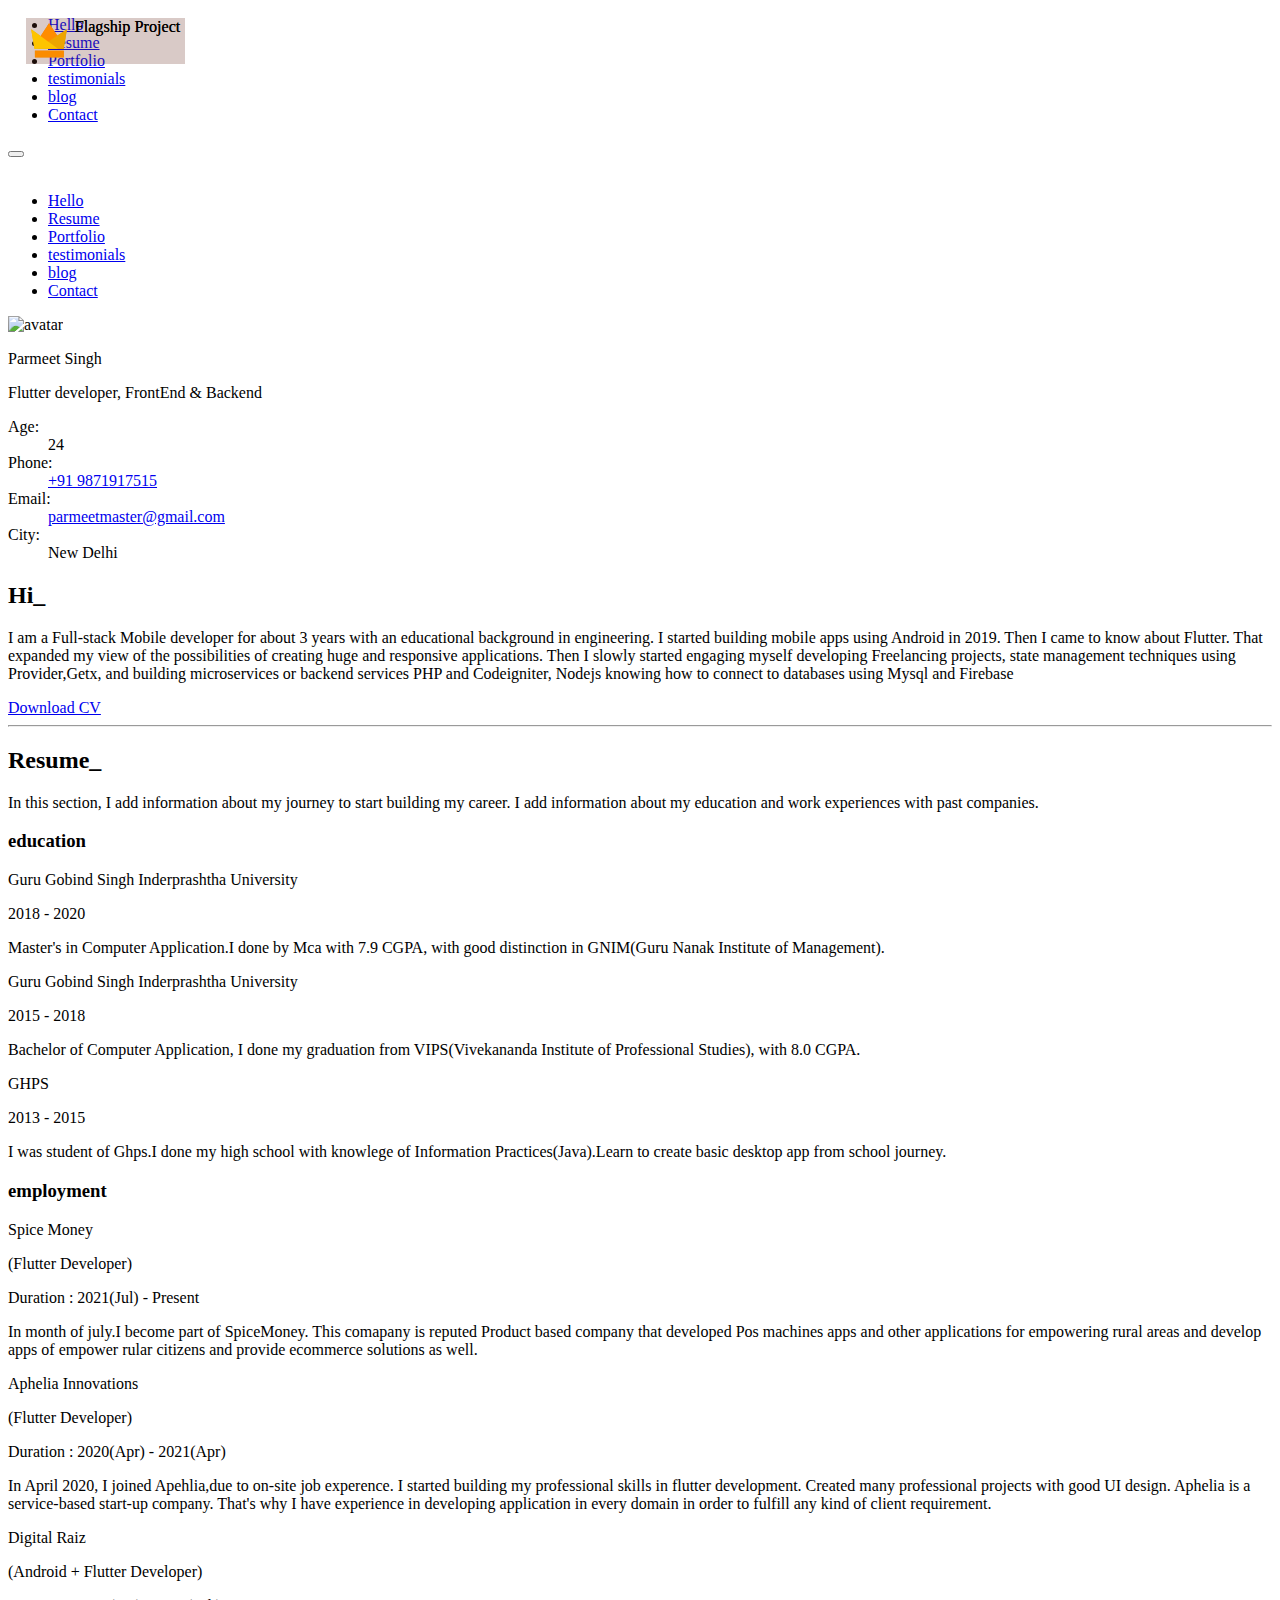
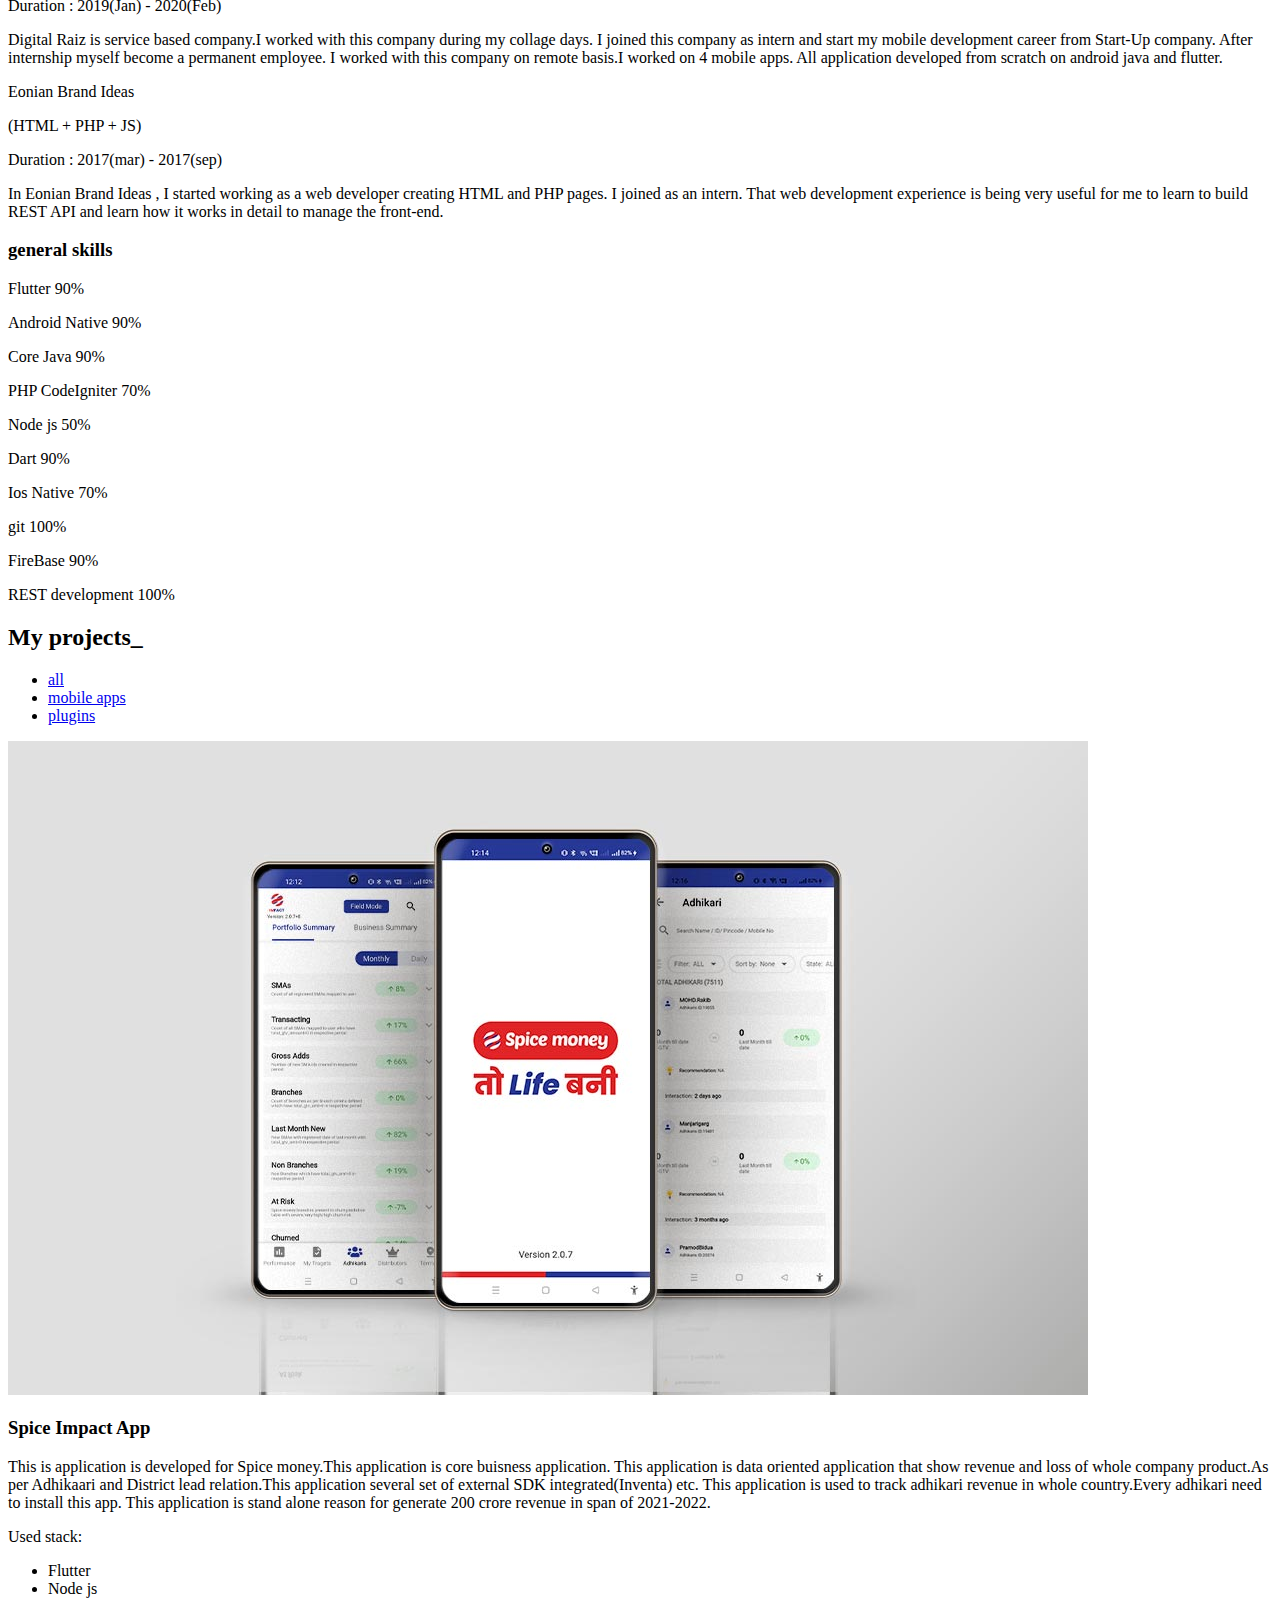
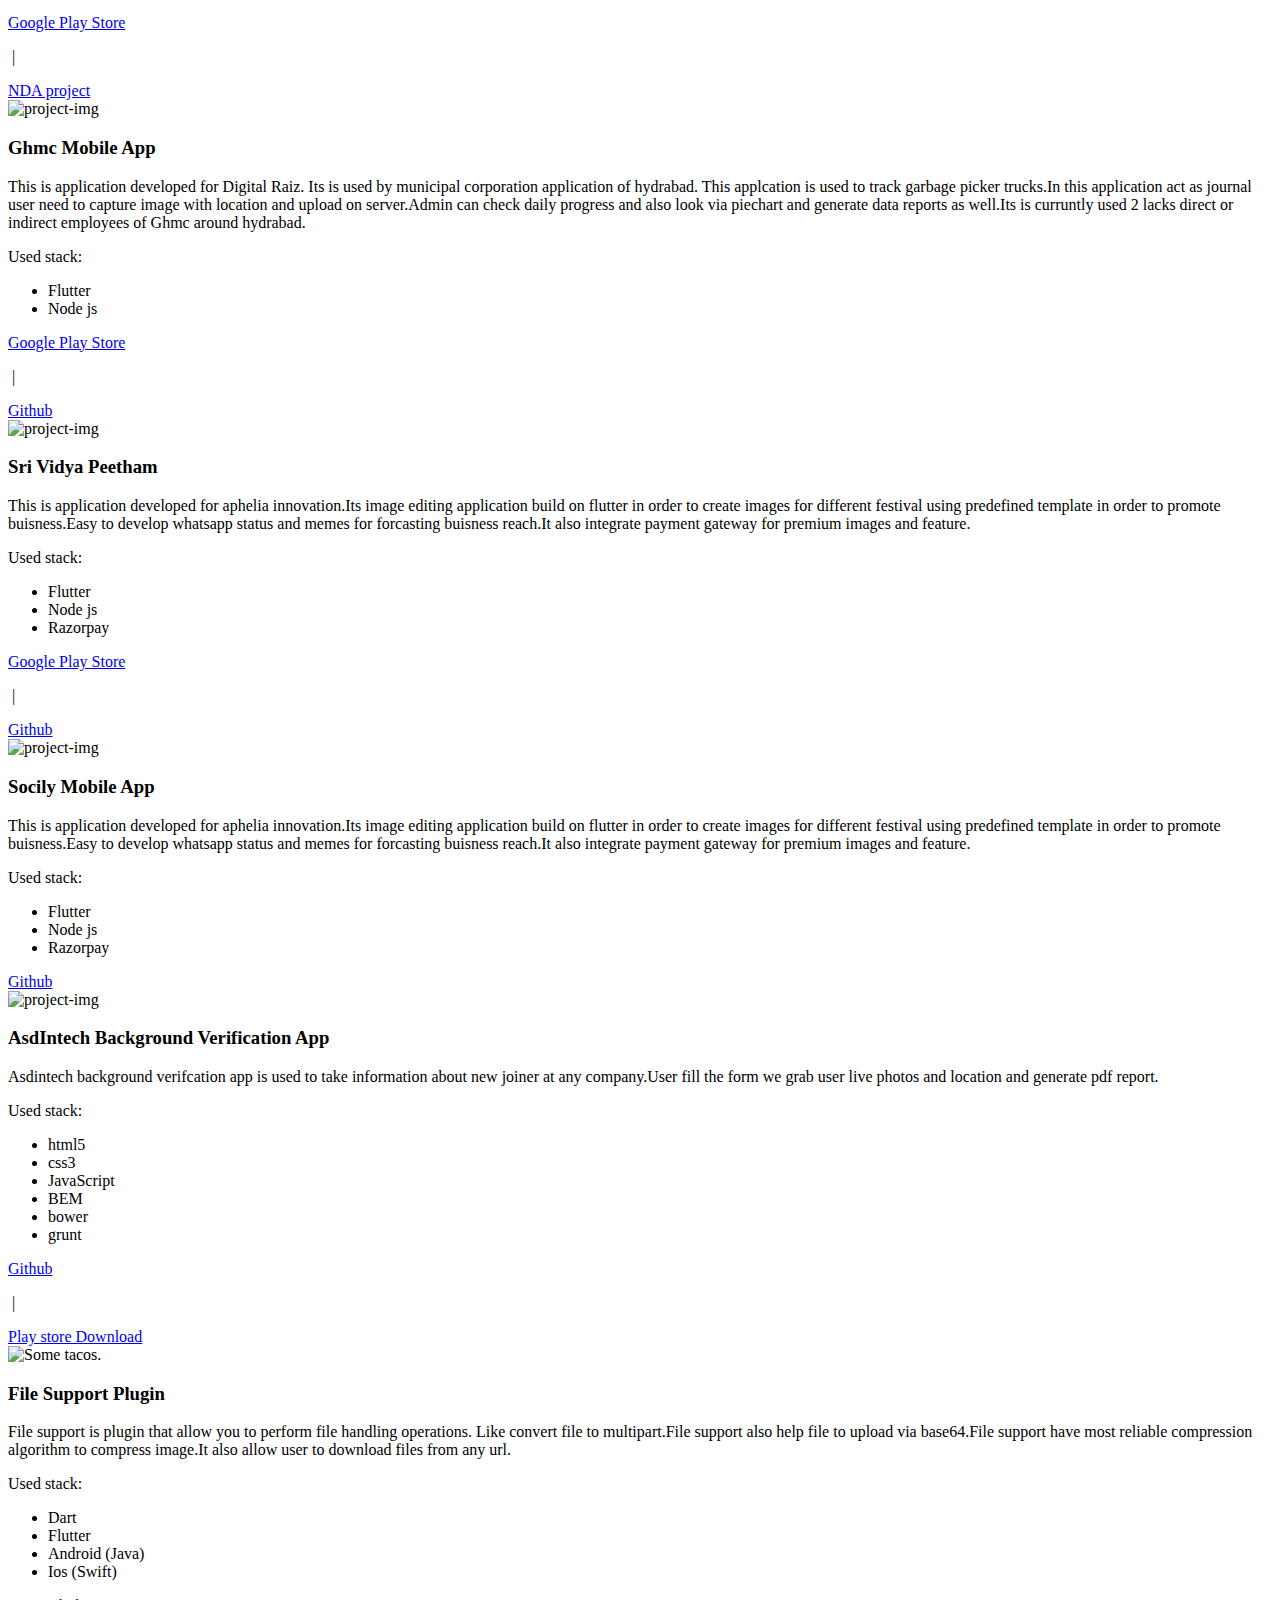
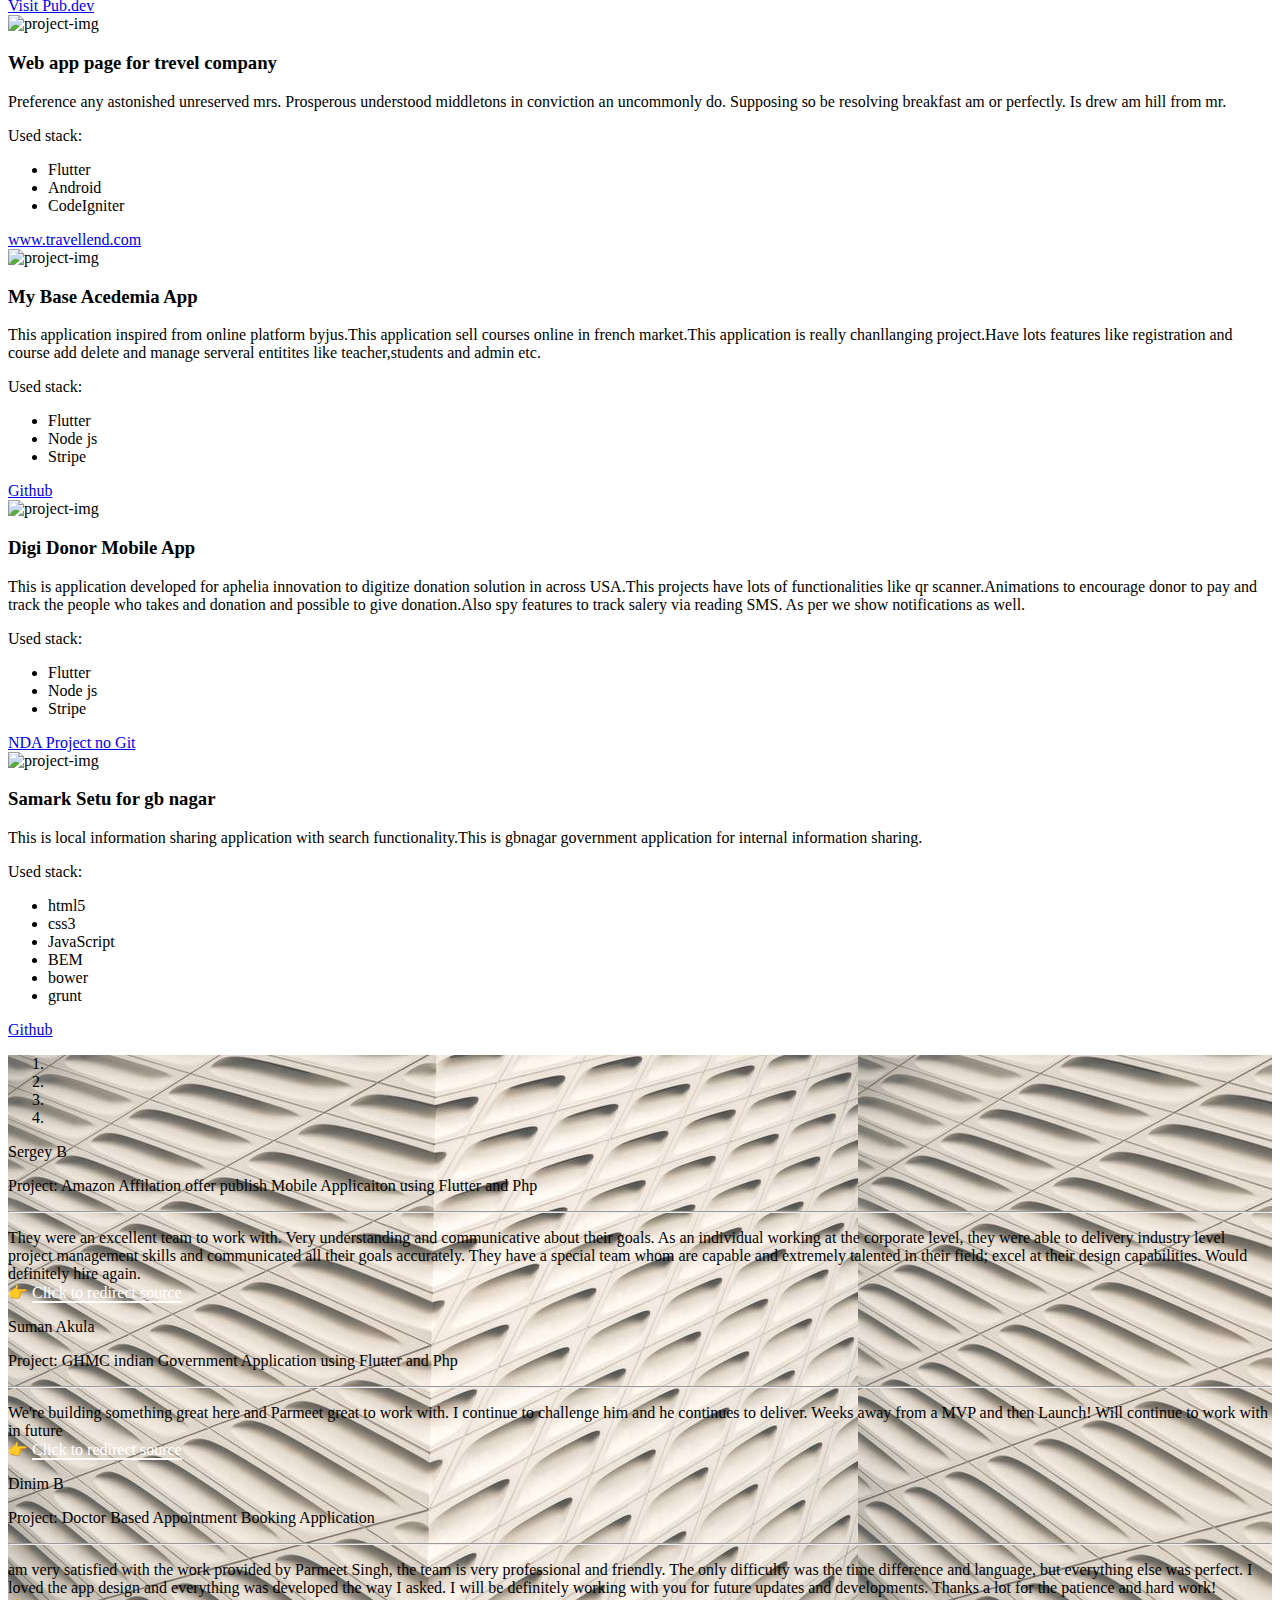
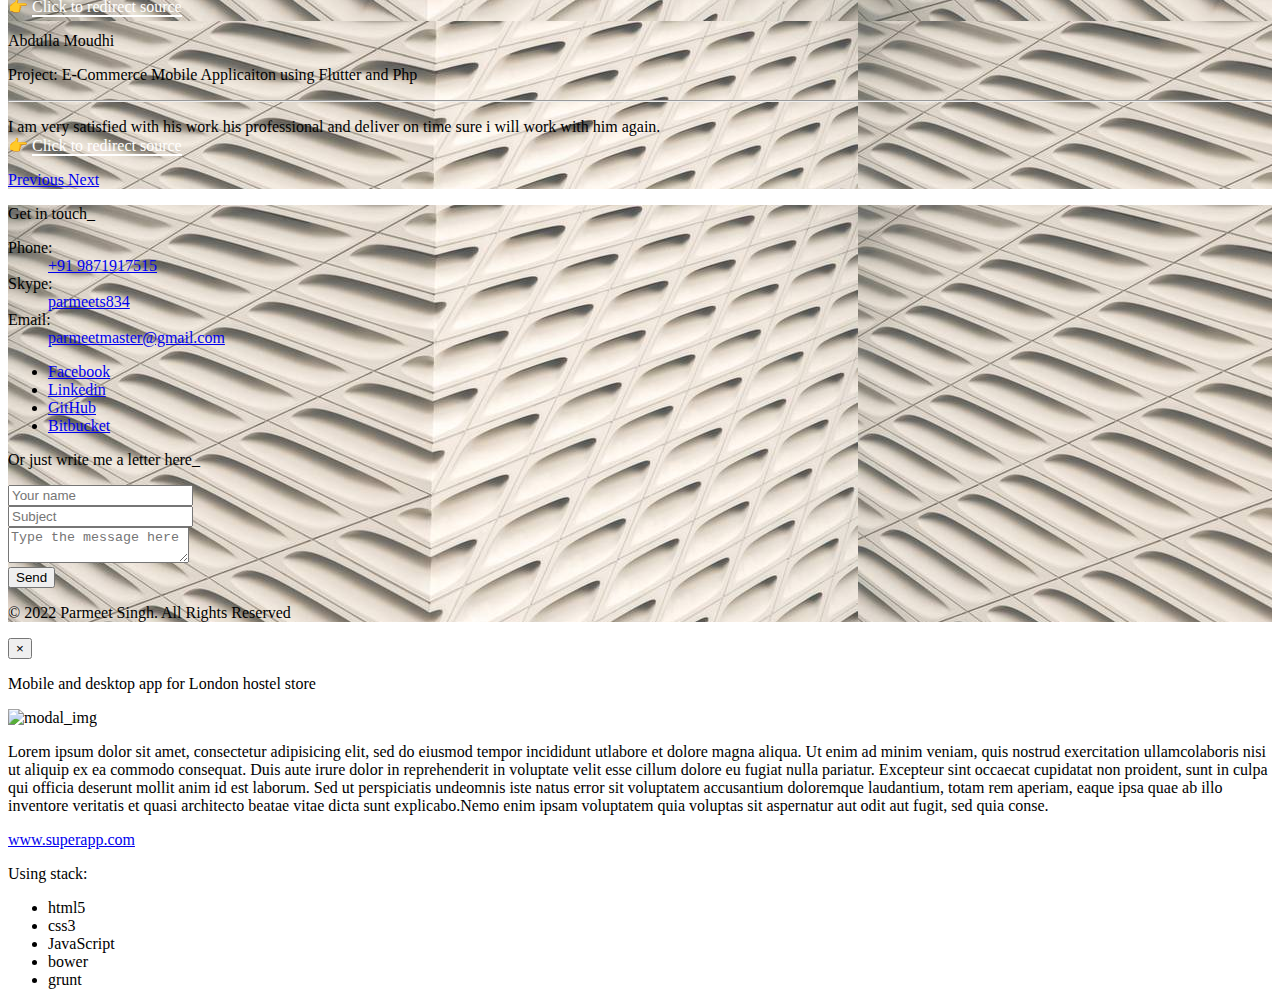
==== commit 3f855e6b: "contact form added" ====
--- a/index.html
+++ b/index.html
@@ -429,6 +429,55 @@
 
 
     <div class="portfolio-cards">
+
+        <!--spice impact  app -->
+        <div class="row project-card" data-toggle="modal" data-target=""
+             data-portfolio-tag="mobile apps">
+            <div class="col-md-6 col-lg-5 project-card__img">
+
+                <div class="fishes transparent2" style="    display: inline-flex;
+                 padding: 5px;
+                 text-align: center; height: 4vh; ">
+
+                    <div style=" text-align: center; display: inline-flex; "><img src="assets/img/crown.svg"
+                                                                                  style="height: auto;width: auto">
+                        <p style="margin-top: -5px; font-size: 1.8vh;  word-wrap: break-word;">&nbsp Flagship
+                            Project</p></div>
+
+                </div>
+
+
+                <img class="" src="assets/img/Three_Smartphone_Screens_Mockup.jpg" alt="project-img">
+            </div>
+            <div class="col-md-6 col-lg-7 project-card__info">
+                <h3 class="project-card__title">Spice Impact App</h3>
+                <p class="project-card__description">
+                    This is application is developed for Spice money.This application is core buisness application.
+                    This application is data oriented application that show revenue and loss of whole company product.As
+                    per Adhikaari and District lead relation.This application several set of external SDK integrated(Inventa) etc.
+                    This application is used to track adhikari revenue in whole country.Every adhikari need to install this app.
+                   This application is stand alone reason for generate 200 crore revenue in span of 2021-2022.
+                </p>
+                <p class="project-card__stack">Used stack:</p>
+                <ul class="tags">
+                    <li>Flutter</li>
+                    <li>Node js</li>
+
+                </ul>
+                <!--   <a href="#" class="project-card__link"><i
+                           class="fa fa-user-secret"></i> NDA Project no Git</a>-->
+                <a href="https://play.google.com/store/apps/details?id=com.sales.track" class="project-card__link"><i
+                        class="fa fa-android"></i> Google Play Store</a>
+
+                <p href="#" class="project-card__link"> &nbsp;|&nbsp;</p>
+
+
+                <a href="#" class="project-card__link"><i
+                        class="fa fa-user-secret"></i> NDA project </a>
+            </div>
+        </div>
+
+
         <!--Ghmc  app -->
         <div class="row project-card" data-toggle="modal" data-target=""
              data-portfolio-tag="mobile apps">
@@ -861,64 +910,7 @@
 <!--Testimonials-->
 
 <!--Blog--->
-<section id="blog" class="container section">
-    <div class="row">
-        <div class="col-md-12">
-            <h2 id="blog_header" class="section__title">Latest Posts_</h2>
-        </div>
-    </div>
-
-    <div class="row post-cards">
-        <div class="col-md-4">
-            <a href="blog.html">
-                <div class="post-cards__card">
-                    <div class="post-cards__img">
-                        <img src="assets/img/img_blog_1.png" alt="blog_img">
-                    </div>
-                    <div class="post-cards__info">
-                        <p class="post-cards__date">October 22, 2017</p>
-                        <h3 class="post-cards_title">How to use css-preprocessor</h3>
-                        <p class="post-cards_description">Lorem ipsum dolor sit amet, consectetur
-                            adipisicing elit, sed do eiusmod tempr incididunt...
-                        </p>
-                    </div>
-                </div>
-            </a>
-        </div>
-        <div class="col-md-4">
-            <a href="blog.html">
-                <div class="post-cards__card">
-                    <div class="post-cards__img">
-                        <img src="assets/img/img_blog_2.png" alt="blog_img">
-                    </div>
-                    <div class="post-cards__info">
-                        <p class="post-cards__date">October 22, 2017</p>
-                        <h3 class="post-cards_title">How I organize my work with code</h3>
-                        <p class="post-cards_description">Lorem ipsum dolor sit amet, consectetur
-                            adipisicing elit, sed do eiusmod tempr incididu...
-                        </p>
-                    </div>
-                </div>
-            </a>
-        </div>
-        <div class="col-md-4">
-            <a href="blog.html">
-                <div class="post-cards__card">
-                    <div class="post-cards__img">
-                        <img src="assets/img/img_blog_3.png" alt="blog_img">
-                    </div>
-                    <div class="post-cards__info">
-                        <p class="post-cards__date">October 22, 2017</p>
-                        <h3 class="post-cards_title">SVG sprites vs Icon Font</h3>
-                        <p class="post-cards_description">Lorem ipsum dolor sit amet, consectetur
-                            adipisicing elit, sed do eiusmod tempr incididu...
-                        </p>
-                    </div>
-                </div>
-            </a>
-        </div>
-    </div>
-</section>
+
 <!--Blog-->
 
 <!--Contact-->
@@ -934,9 +926,9 @@
                 <div class="contacts__list">
                     <dl class="contact-list">
                         <dt>Phone:</dt>
-                        <dd><a href="tel:82344563333">8 (234) 456-33-33</a></dd>
+                        <dd><a href="tel:+919871917515">+91 9871917515</a></dd>
                         <dt>Skype:</dt>
-                        <dd><a href="skype:iamivanovivan">iamivanovivan</a></dd>
+                        <dd><a href="skype:parmeets834">parmeets834</a></dd>
                         <dt>Email:</dt>
                         <dd><a href="mailto:parmeetmaster@gmail.com">parmeetmaster@gmail.com</a></dd>
                     </dl>
@@ -955,22 +947,22 @@
                     <p class="contacts__form-title">Or just write me a letter here_</p>
                     <form class="js-form">
                         <div class="form-group">
-                            <input class="form-field js-field-name" type="text" placeholder="Your name" required>
+                            <input id="name" class="form-field js-field-name" type="text" placeholder="Your name"
+                                   required>
                             <span class="form-validation"></span>
                             <span class="form-invalid-icon"><i class="mdi mdi-close" aria-hidden="true"></i></span>
                         </div>
                         <div class="form-group">
-                            <input class="form-field js-field-email" type="email" placeholder="Your e-mail" required>
-                            <span class="form-validation"></span>
-                            <span class="form-invalid-icon"><i class="mdi mdi-close" aria-hidden="true"></i></span>
+                            <input id="subject" class="form-field js-field-email" placeholder="Subject" required>
                         </div>
                         <div class="form-group">
-                            <textarea class="form-field js-field-message" placeholder="Type the message here"
+                            <textarea id="message" class="form-field js-field-message"
+                                      placeholder="Type the message here"
                                       required></textarea>
                             <span class="form-validation"></span>
                             <span class="form-invalid-icon"><i class="mdi mdi-close" aria-hidden="true"></i></span>
                         </div>
-                        <button class="site-btn site-btn--form" type="submit" value="Send">Send</button>
+                        <button id="submit-btn" class="site-btn site-btn--form" type="submit" value="Send">Send</button>
                     </form>
                 </div>
                 <div class="footer">
@@ -1051,7 +1043,7 @@
     window.dataLayer = window.dataLayer || [];
     document.addEventListener("DOMContentLoaded", function () {
         var lazyImages = [].slice.call(document.querySelectorAll("img.lazy"));
-        ;
+
 
         if ("IntersectionObserver" in window && "IntersectionObserverEntry" in window && "intersectionRatio" in window.IntersectionObserverEntry.prototype) {
             let lazyImageObserver = new IntersectionObserver(function (entries, observer) {
@@ -1072,6 +1064,27 @@
         }
     });
 
+    /* contact form implementation */
+    document.getElementById("submit-btn").addEventListener("click", onsubmission);
+
+
+    function onsubmission() {
+        var name = document.getElementById("name").value;
+        var subject = document.getElementById("subject").value;
+        var message = document.getElementById("message").value;
+
+        message = message + "Regards " + name;
+
+        if (name == "" || subject == "") {
+            window.alert("Please add name and subject to proceed");
+            return;
+
+        }
+
+        window.location = "https://mail.google.com/mail/?view=cm&fs=1&to=parmeets834@gmail.com&su=" + subject + "&body=" + message;
+
+
+    }
 
 </script>
 
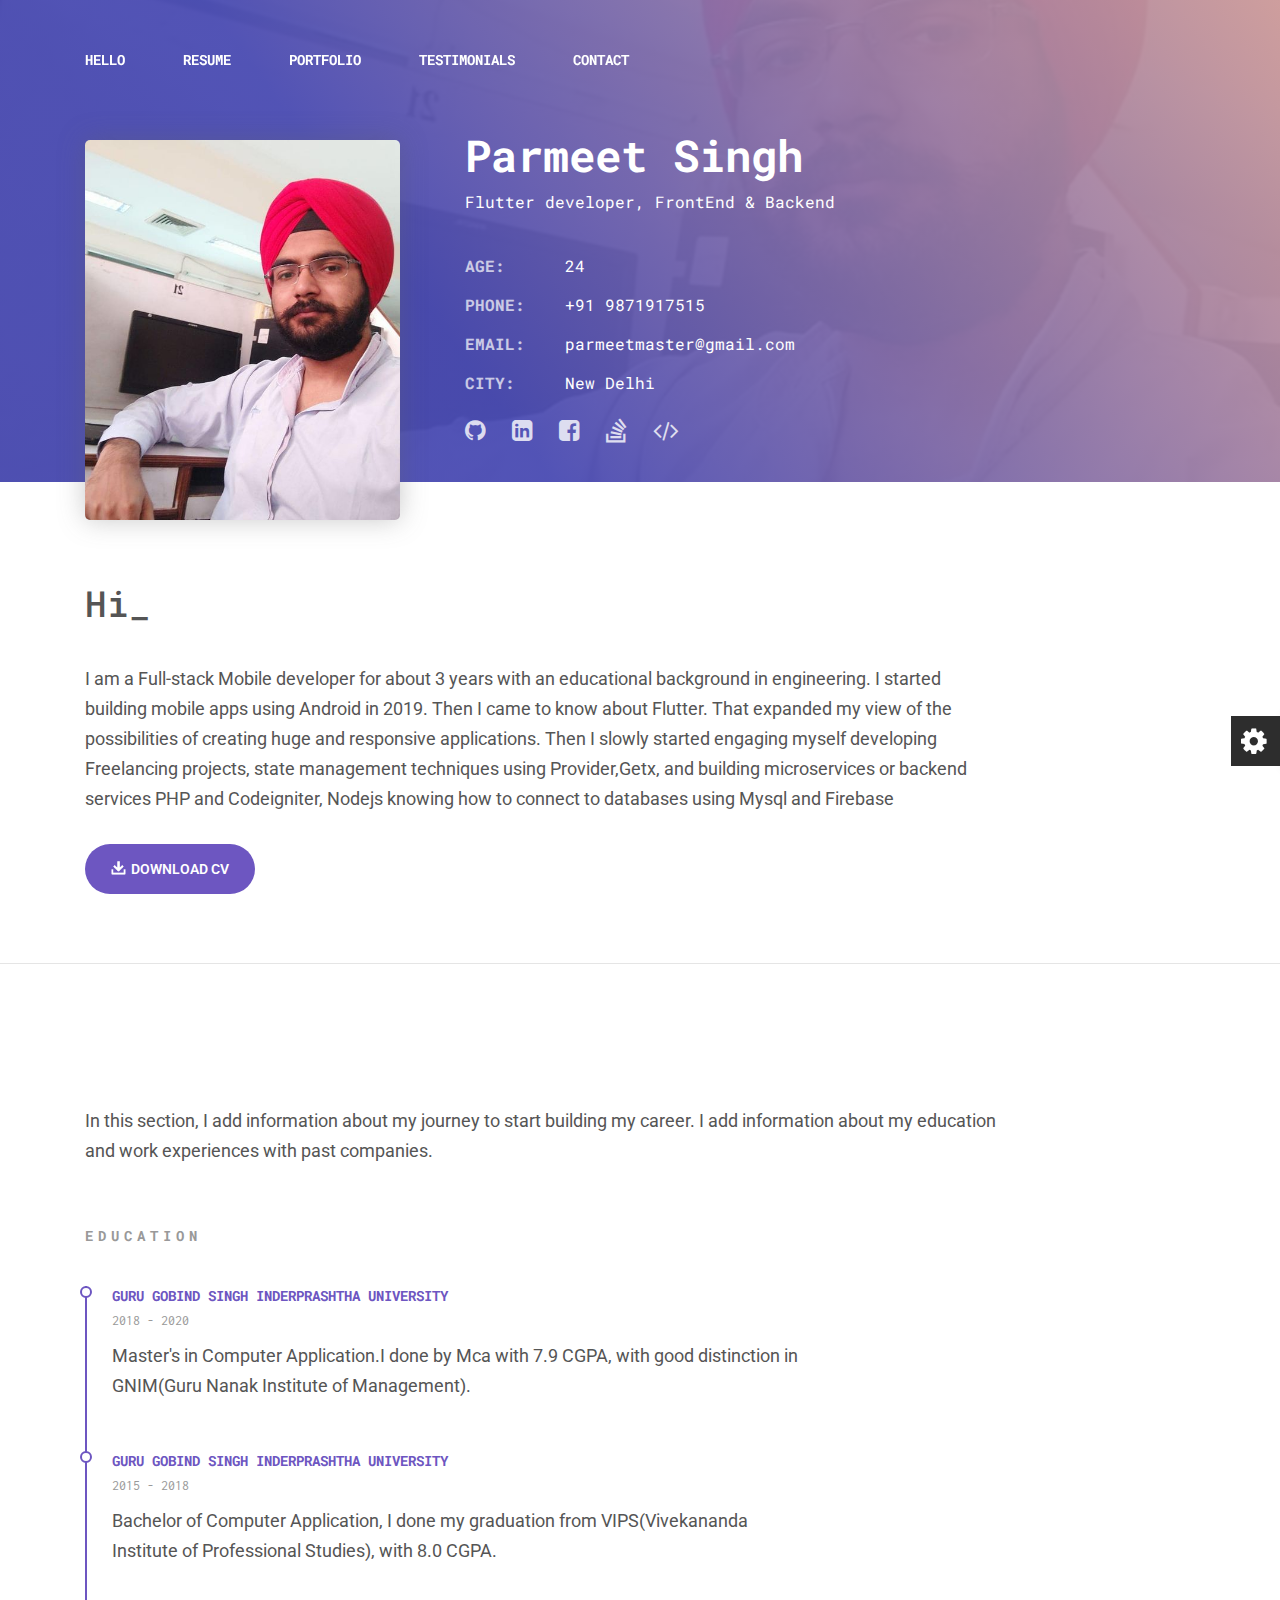
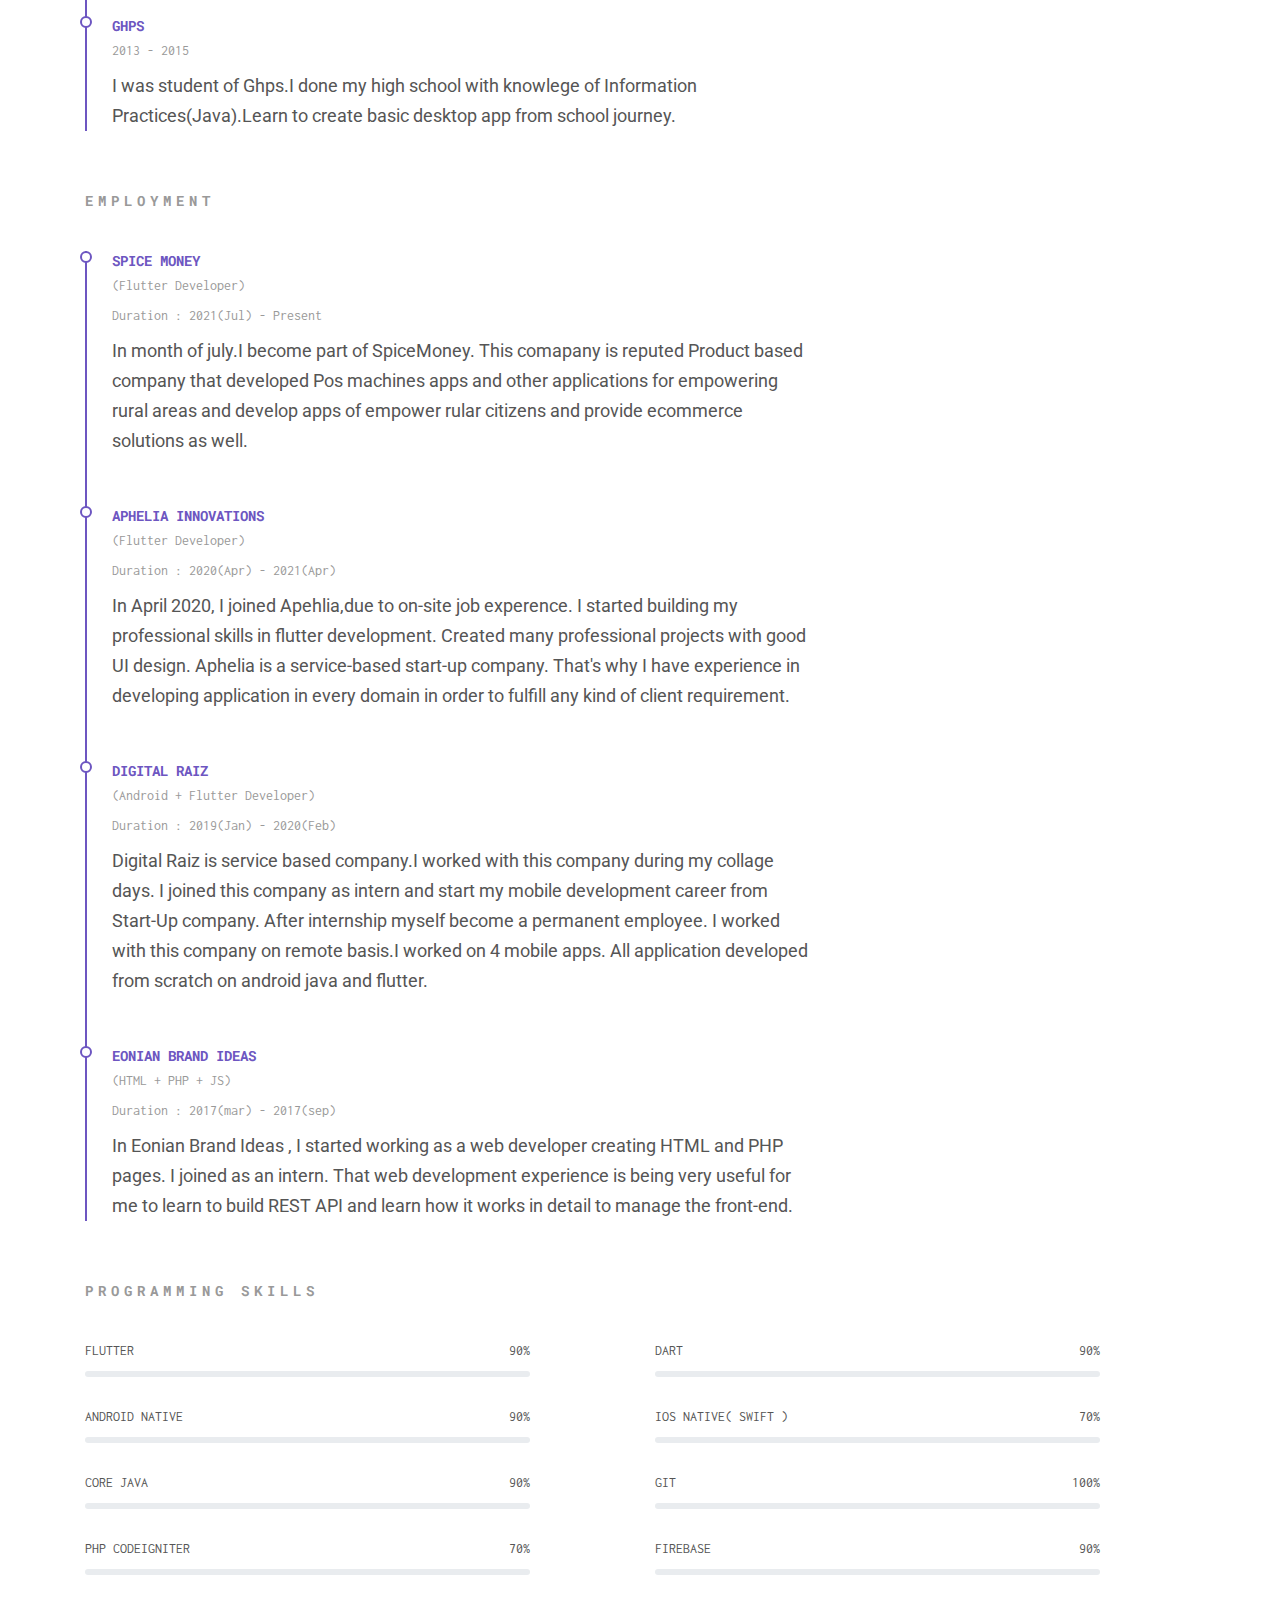
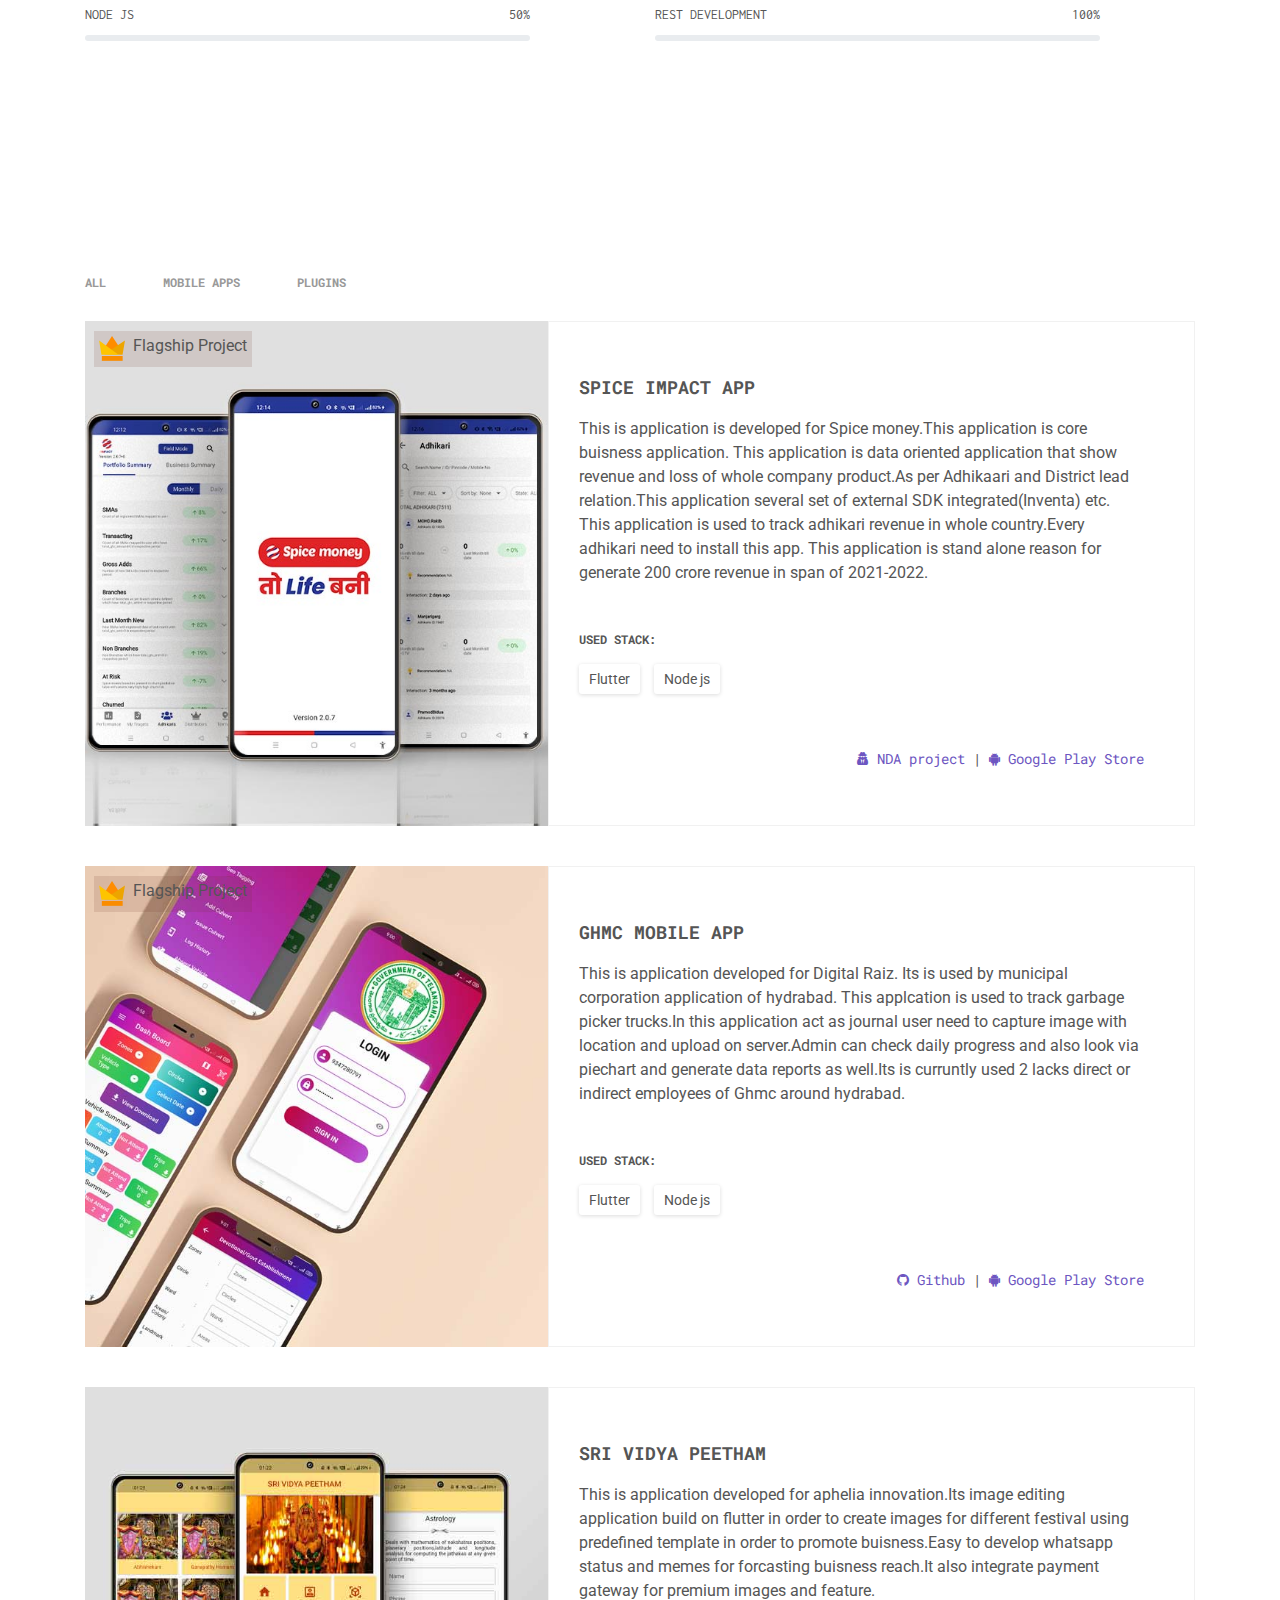
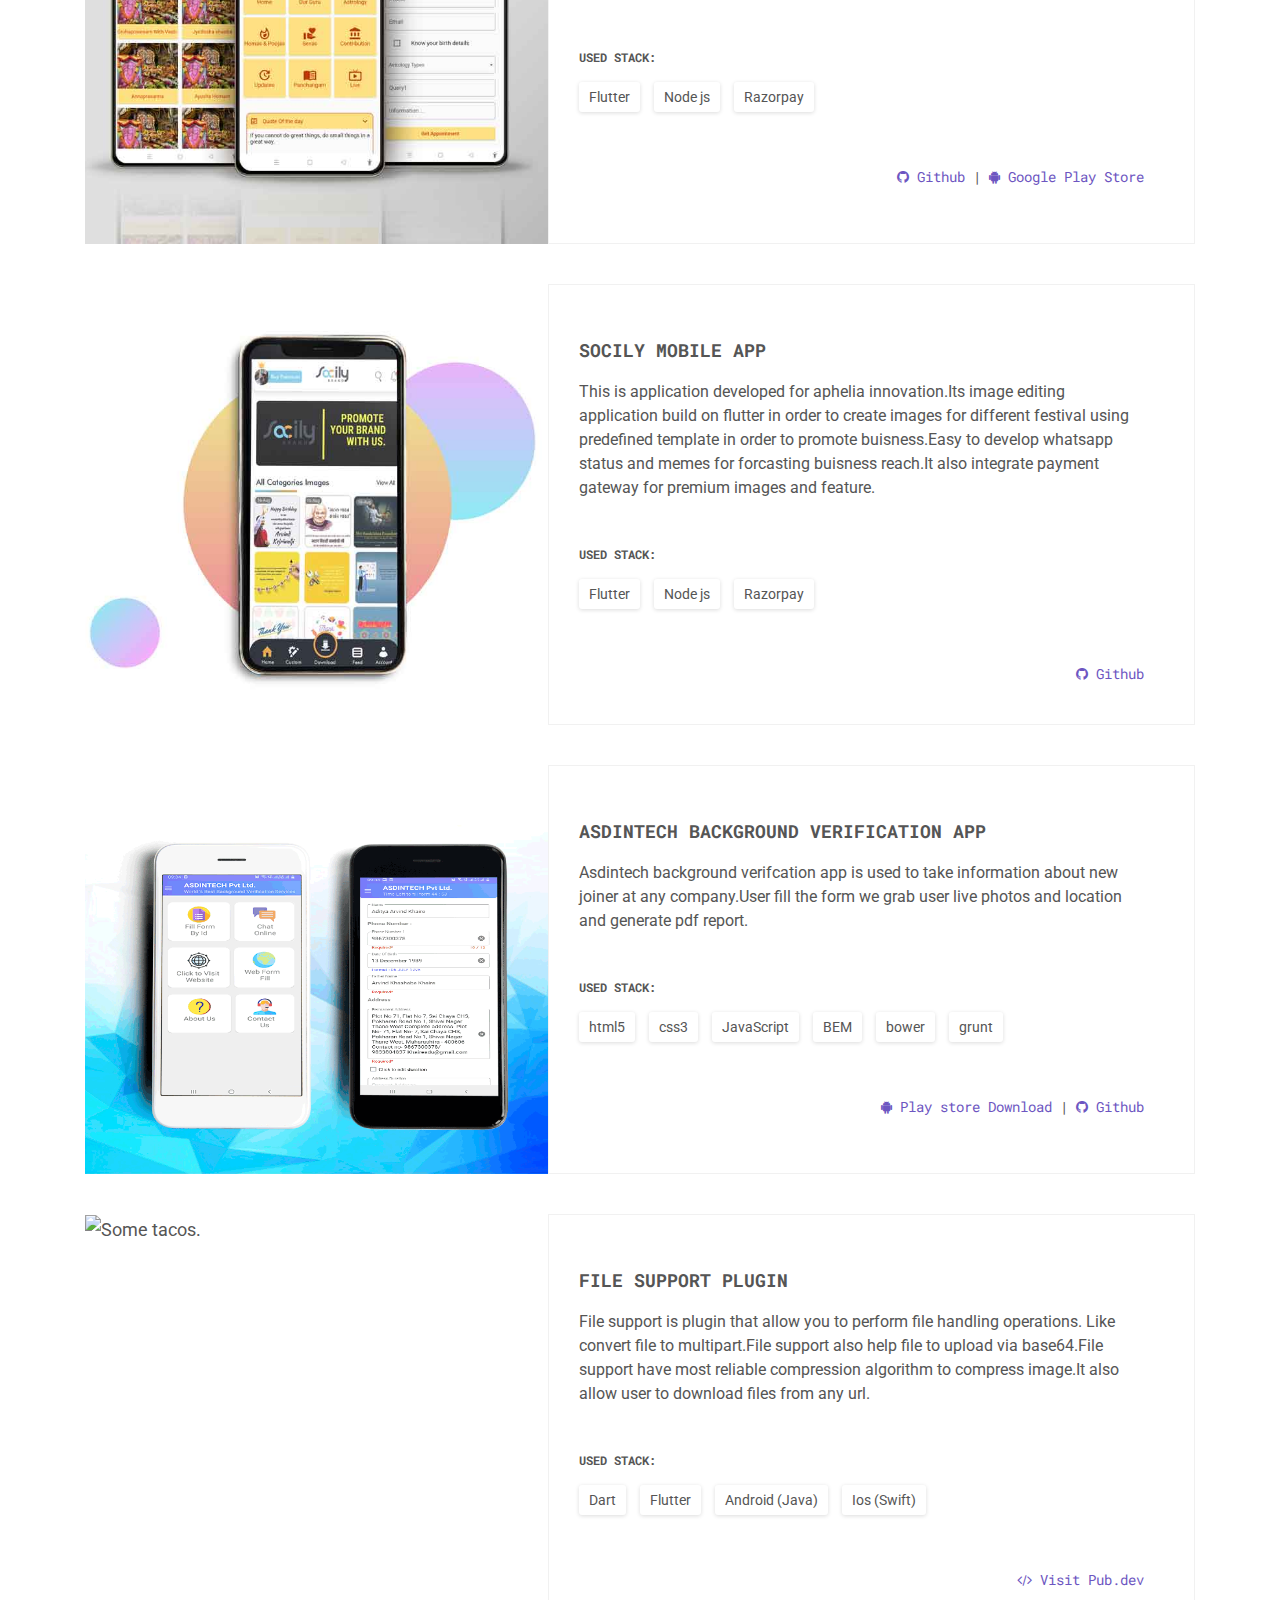
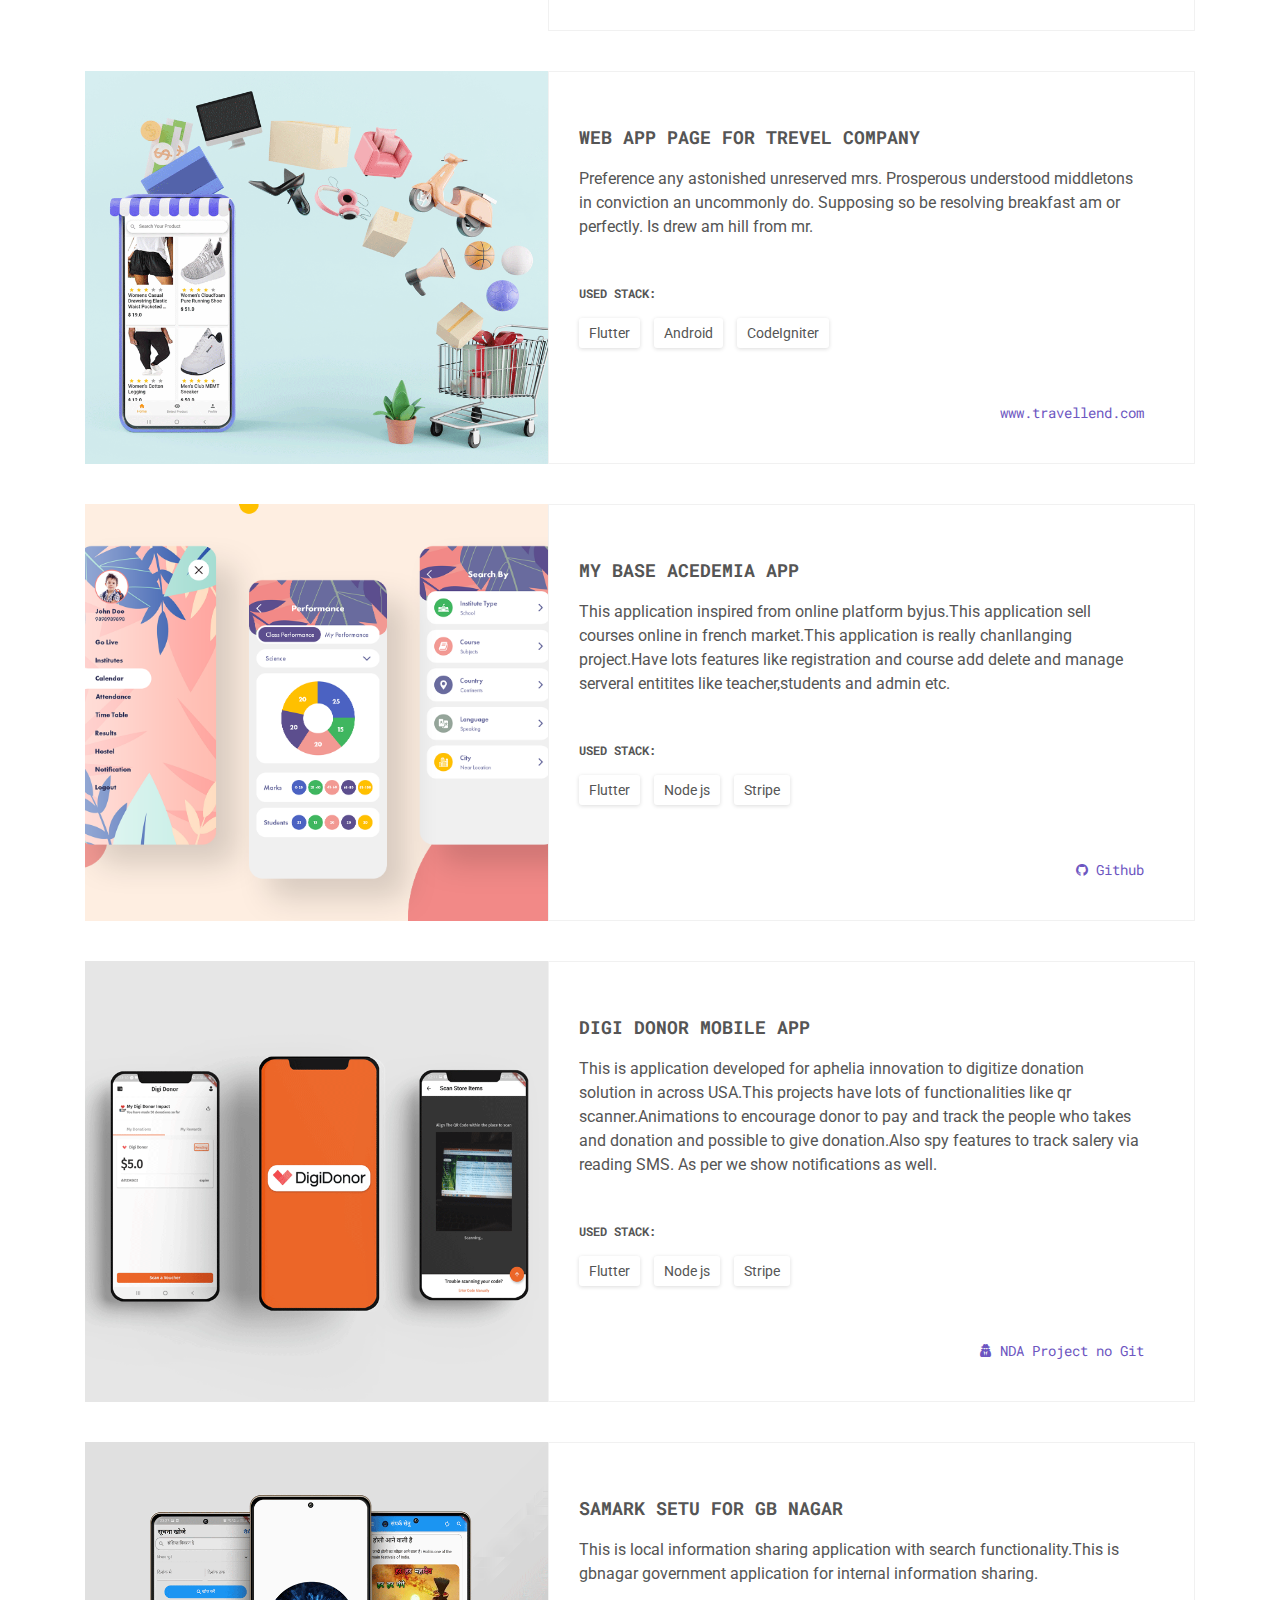
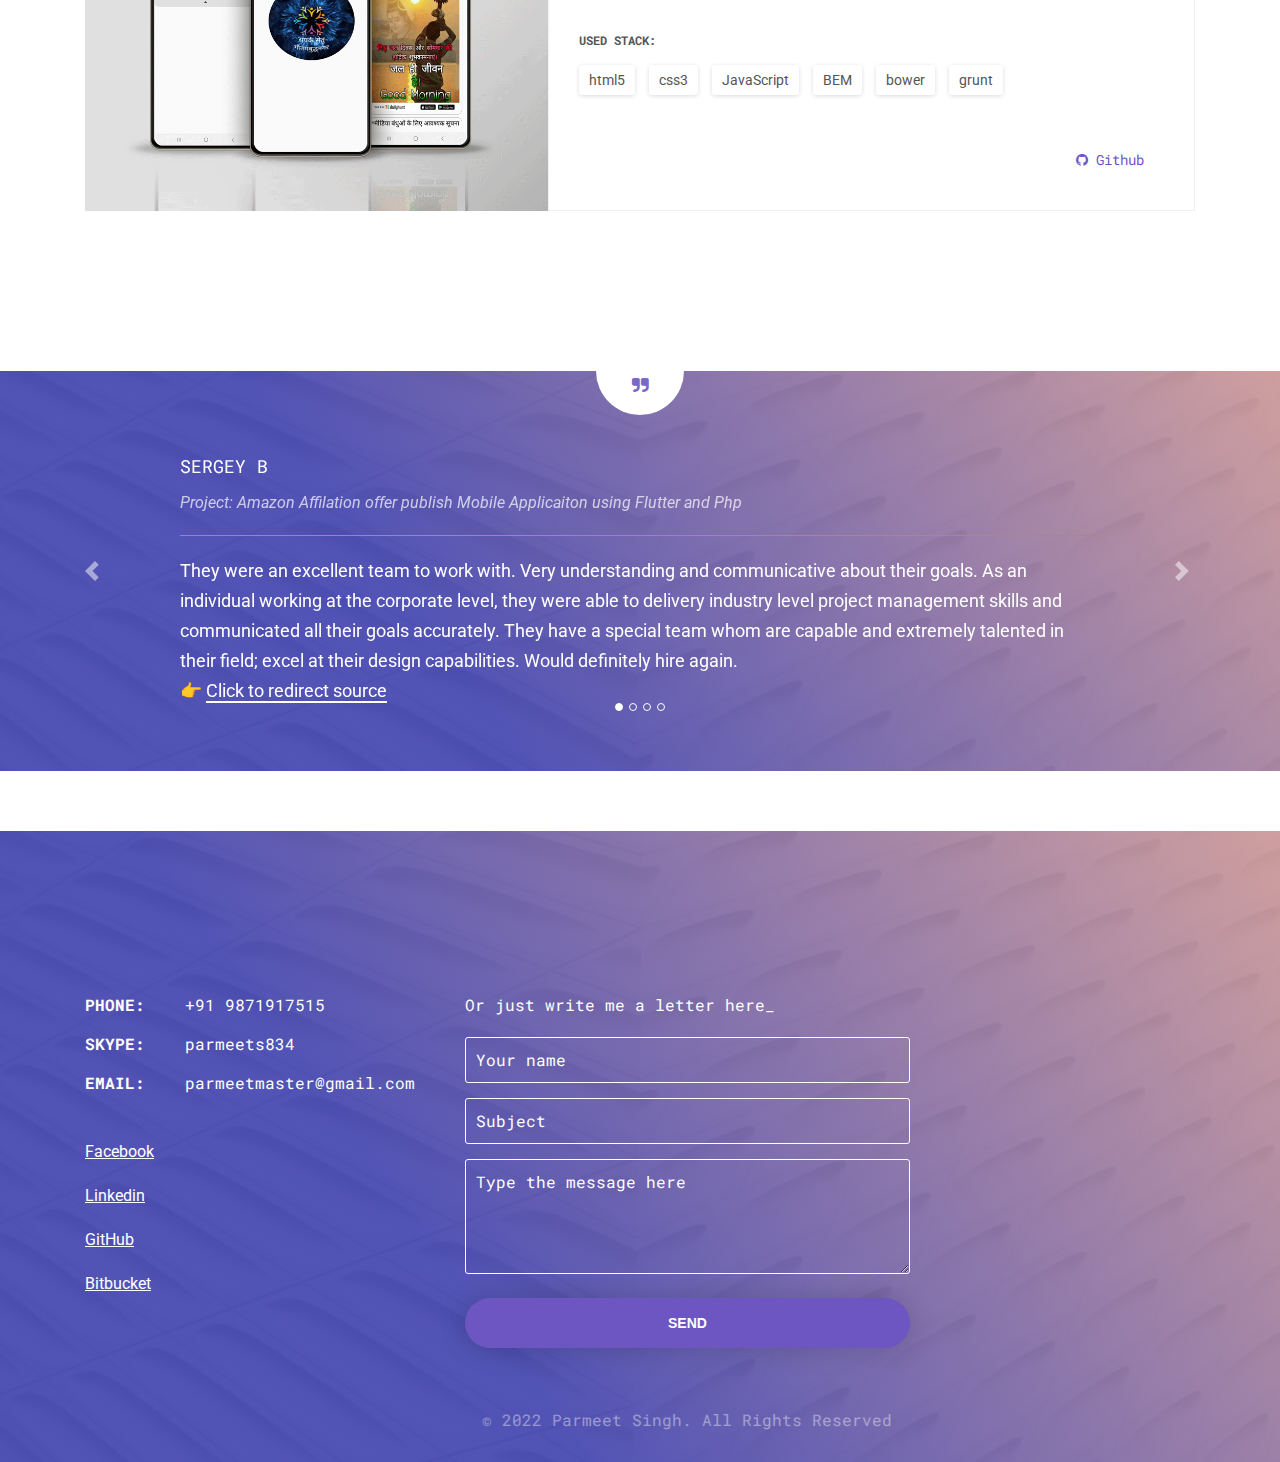
==== commit e1b052f4: "doc added" ====
--- a/index.html
+++ b/index.html
@@ -97,7 +97,6 @@
                         <li><a href="#resume">Resume</a></li>
                         <li><a href="#portfolio">Portfolio</a></li>
                         <li><a href="#testimonials">testimonials</a></li>
-                        <li><a href="#blog">blog</a></li>
                         <li><a href="#contact">Contact</a></li>
                     </ul>
                 </nav>
@@ -161,6 +160,8 @@
                             class="fa fa-linkedin-square"></i></a>
                     <a href="https://www.facebook.com/parmeetmaster/" target="_blank"><i
                             class="fa fa-facebook-square"></i></a>
+                    <a href="https://stackoverflow.com/users/17869281/parmeet-singh" target="_blank"><i class="fa fa-stack-overflow"></i></a>
+
                     <a href="#" target="_blank"><i class="fa fa-code"></i></a>
 
                 </p>
@@ -183,7 +184,7 @@
                 microservices or backend services PHP and Codeigniter, Nodejs knowing how to connect to databases using
                 Mysql and Firebase
             </p>
-            <a href="#" class="section_btn site-btn"><img src="assets/img/img_btn_icon.png" alt="">Download CV</a>
+            <a href="assets/doc/parmeet2_18.doc" class="section_btn site-btn"><img src="assets/img/img_btn_icon.png" alt="">Download CV</a>
         </div>
     </div>
 </section>
@@ -284,7 +285,7 @@
     </div>
     <div class="row section__resume progress-list js-progress-list">
         <div class="col-md-12">
-            <h3 class="progress-list__title">general skills</h3>
+            <h3 class="progress-list__title">Programming skills</h3>
         </div>
         <div class="col-md-5 mr-auto">
             <div class="progress-list__skill">
@@ -357,7 +358,7 @@
             </div>
             <div class="progress-list__skill">
                 <p>
-                    <span class="progress-list__skill-title">Ios Native</span>
+                    <span class="progress-list__skill-title">Ios Native( Swift )</span>
                     <span class="progress-list__skill-value">70%</span>
                 </p>
                 <div class="progress">
@@ -466,14 +467,17 @@
                 </ul>
                 <!--   <a href="#" class="project-card__link"><i
                            class="fa fa-user-secret"></i> NDA Project no Git</a>-->
-                <a href="https://play.google.com/store/apps/details?id=com.sales.track" class="project-card__link"><i
-                        class="fa fa-android"></i> Google Play Store</a>
-
-                <p href="#" class="project-card__link"> &nbsp;|&nbsp;</p>
-
-
-                <a href="#" class="project-card__link"><i
-                        class="fa fa-user-secret"></i> NDA project </a>
+               <div class="div-property">
+                   <a href="https://play.google.com/store/apps/details?id=com.sales.track" class="project-card__link"><i
+                           class="fa fa-android"></i> Google Play Store</a>
+
+                   <p href="#" class="project-card__link"> &nbsp;|&nbsp;</p>
+
+
+                   <a href="#" class="project-card__link"><i
+                           class="fa fa-user-secret"></i> NDA project </a>
+
+               </div>
             </div>
         </div>
 
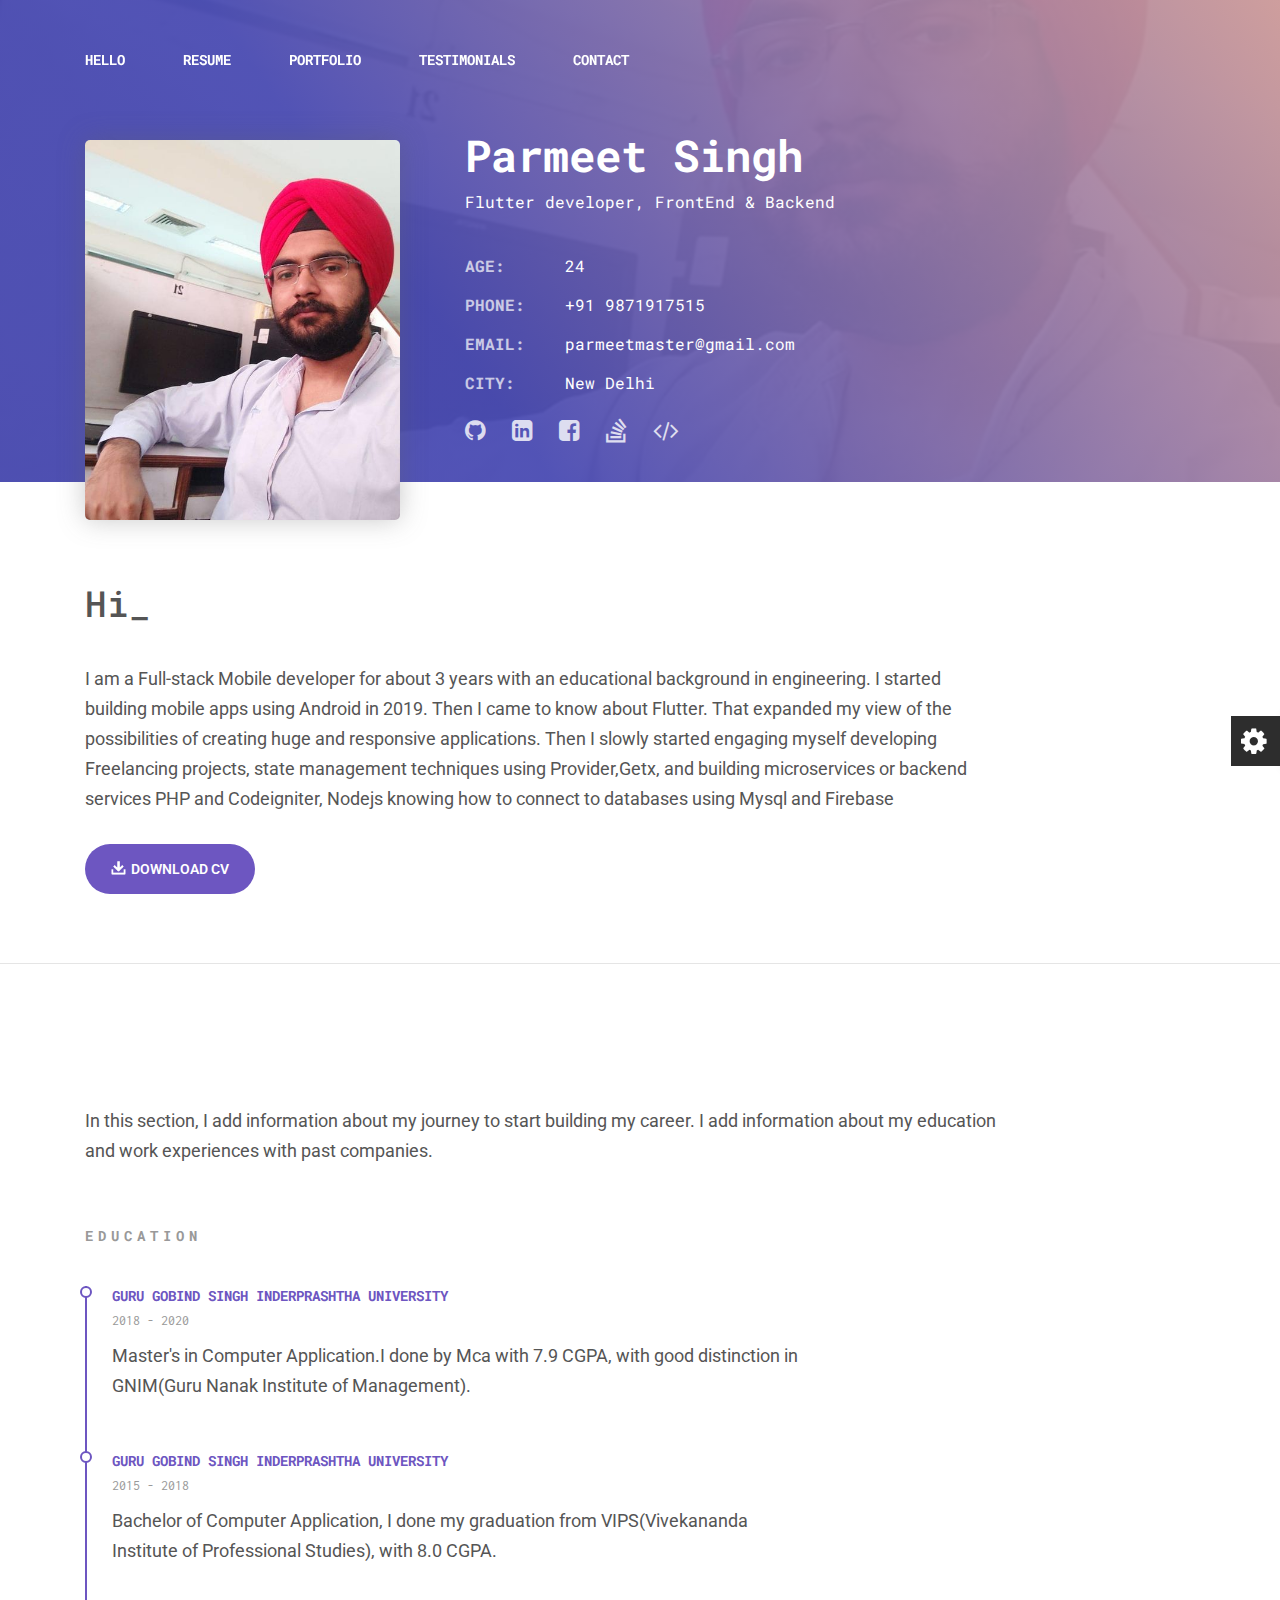
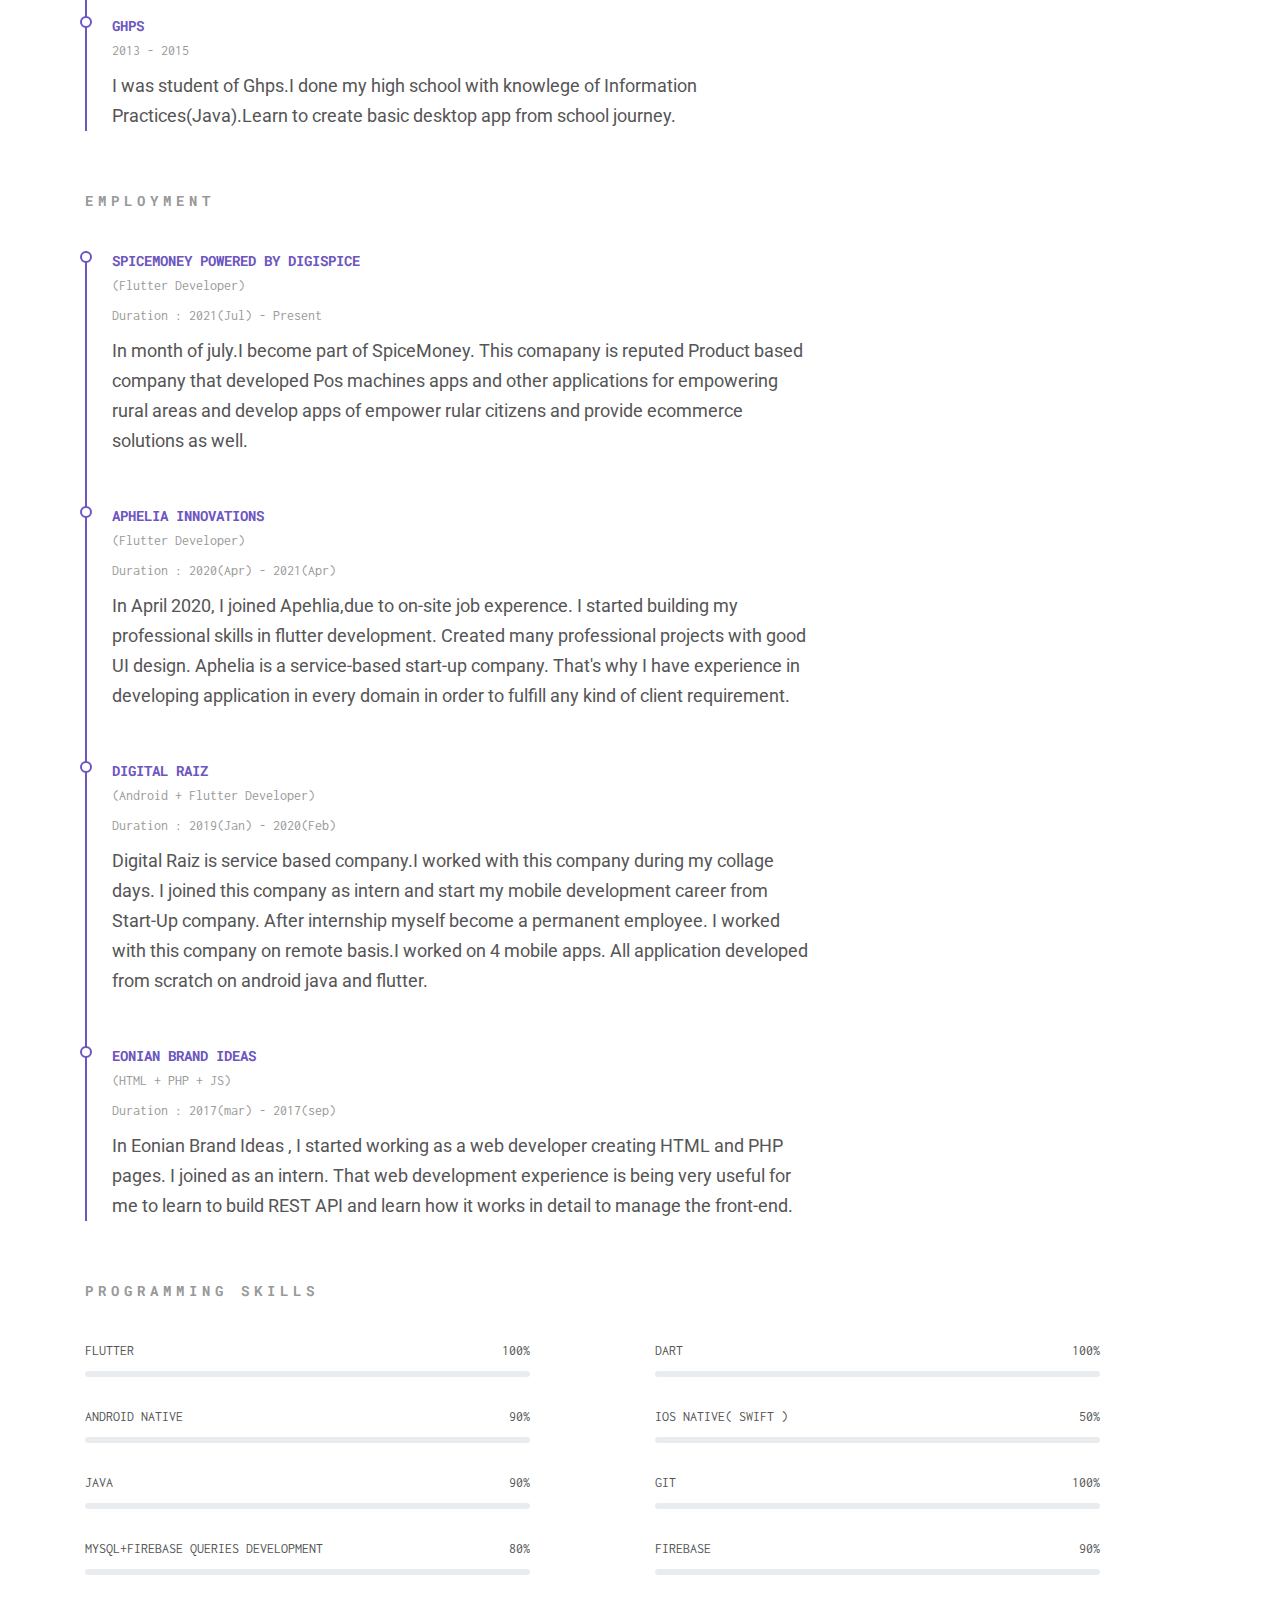
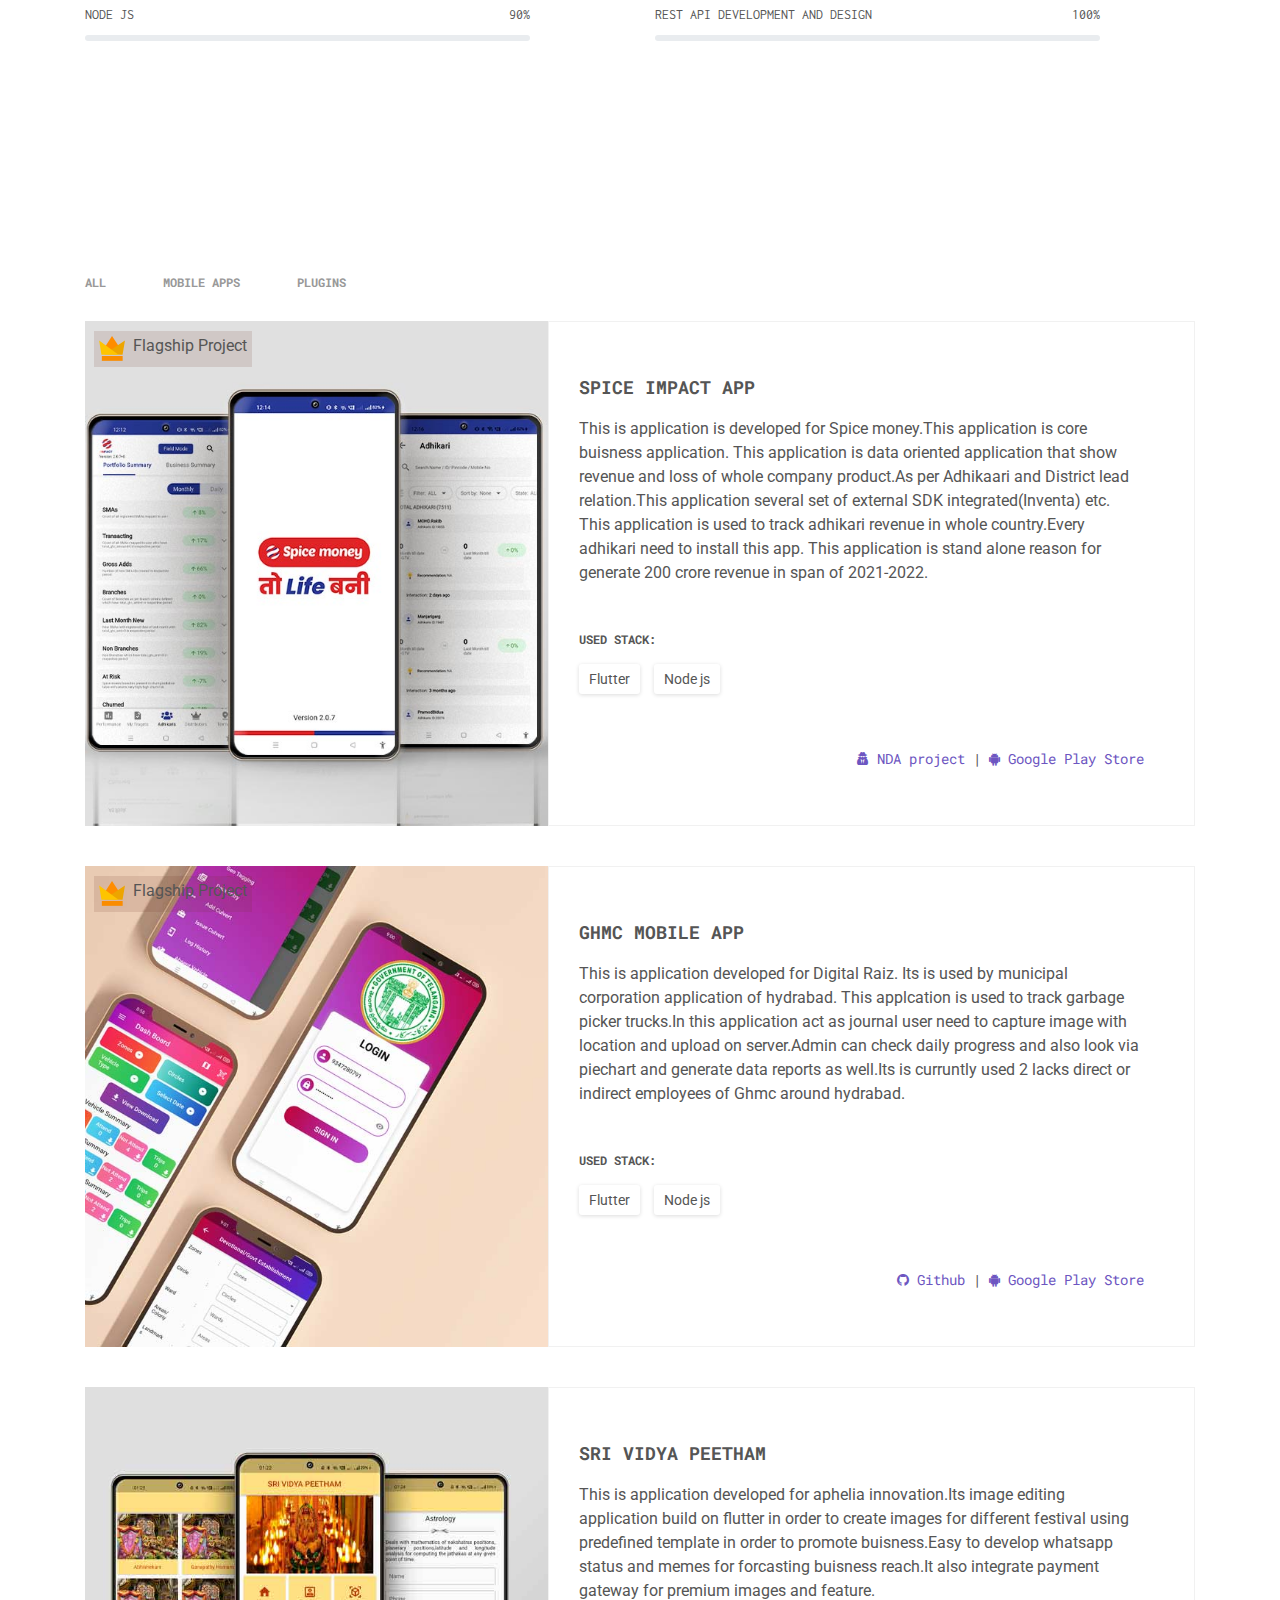
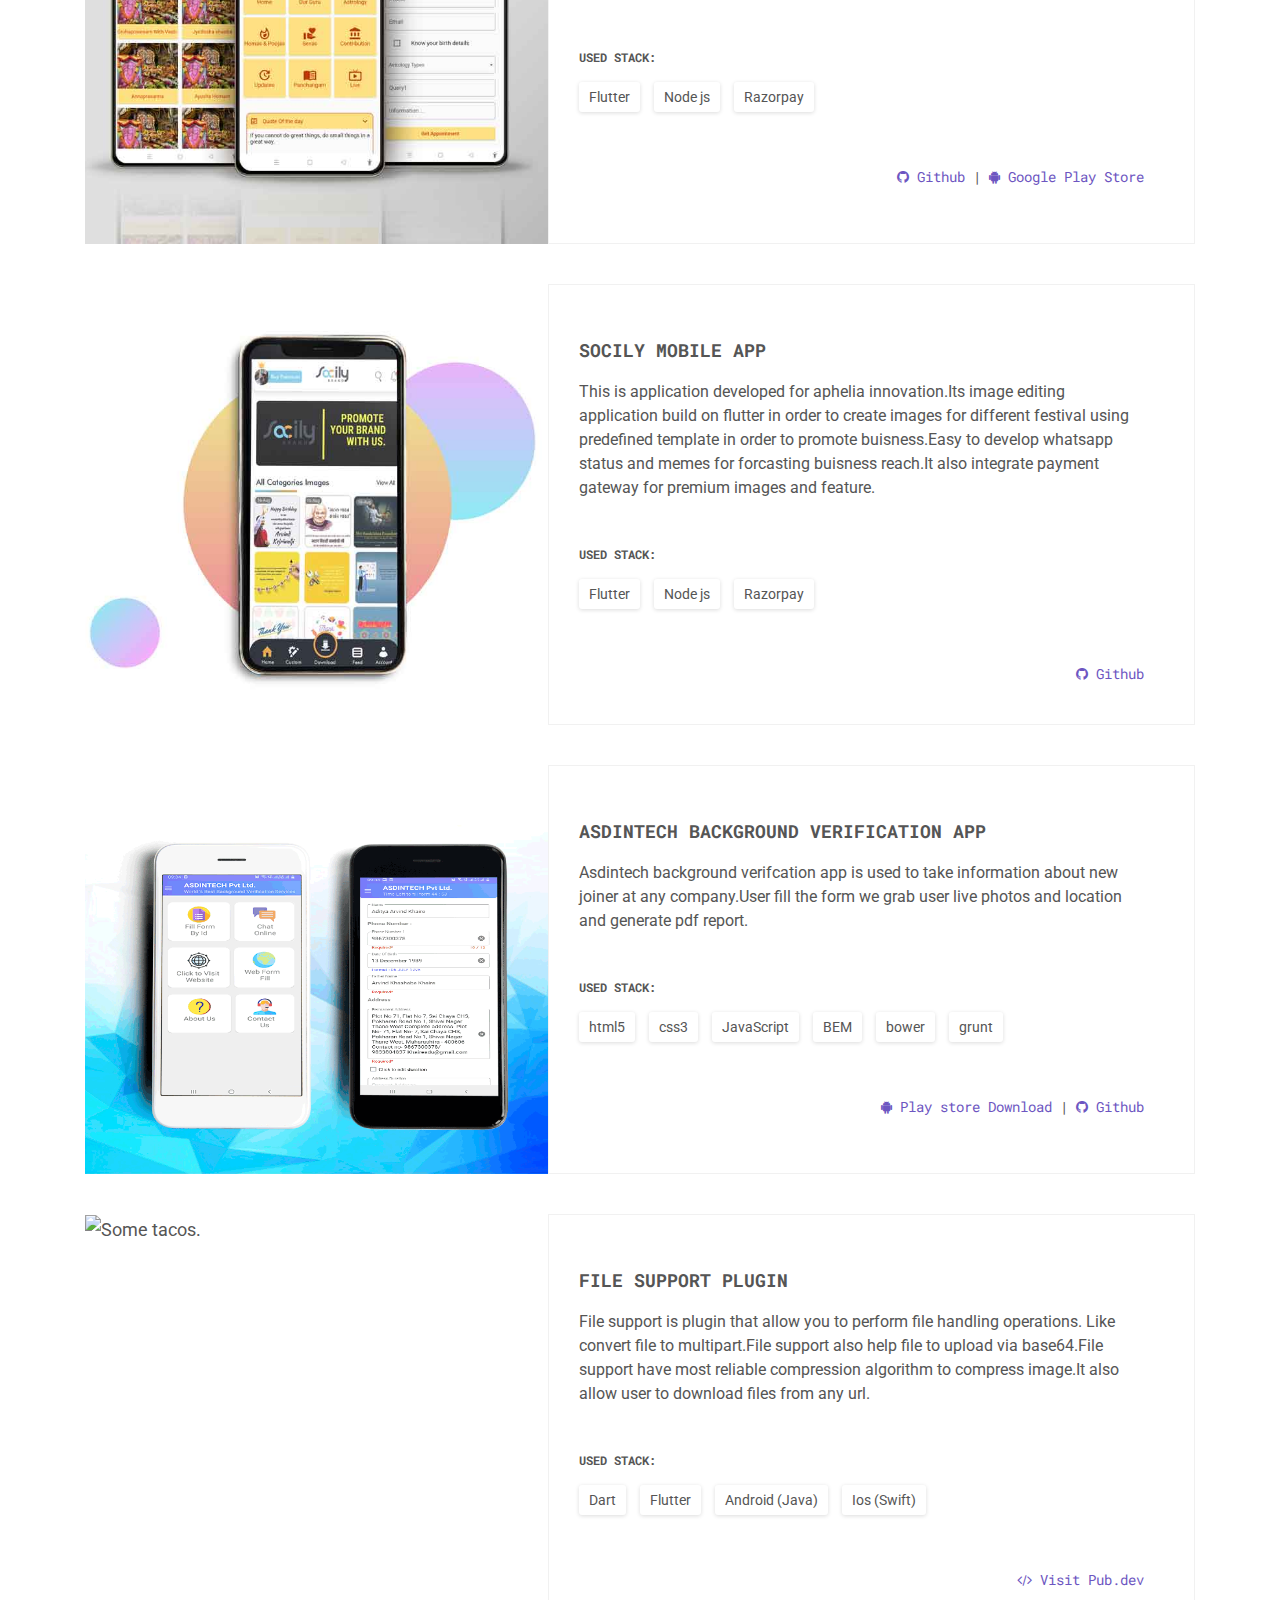
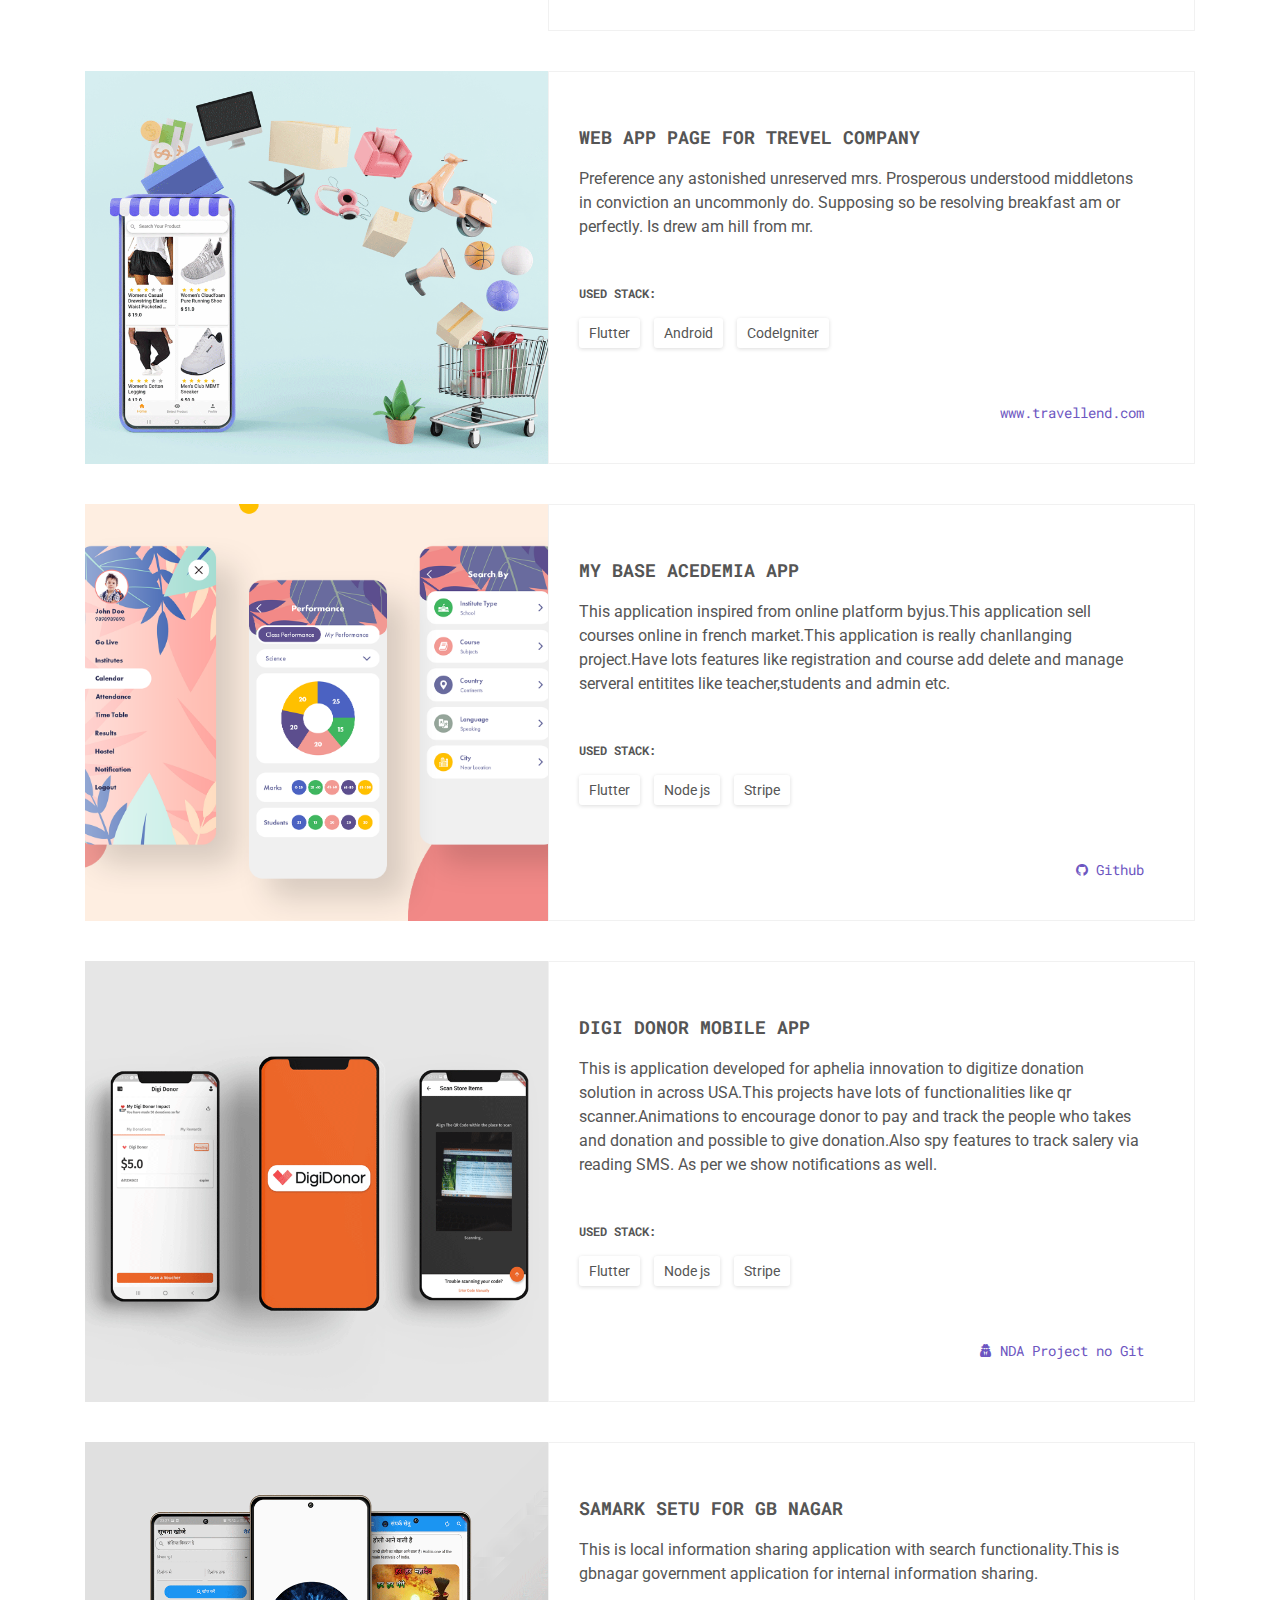
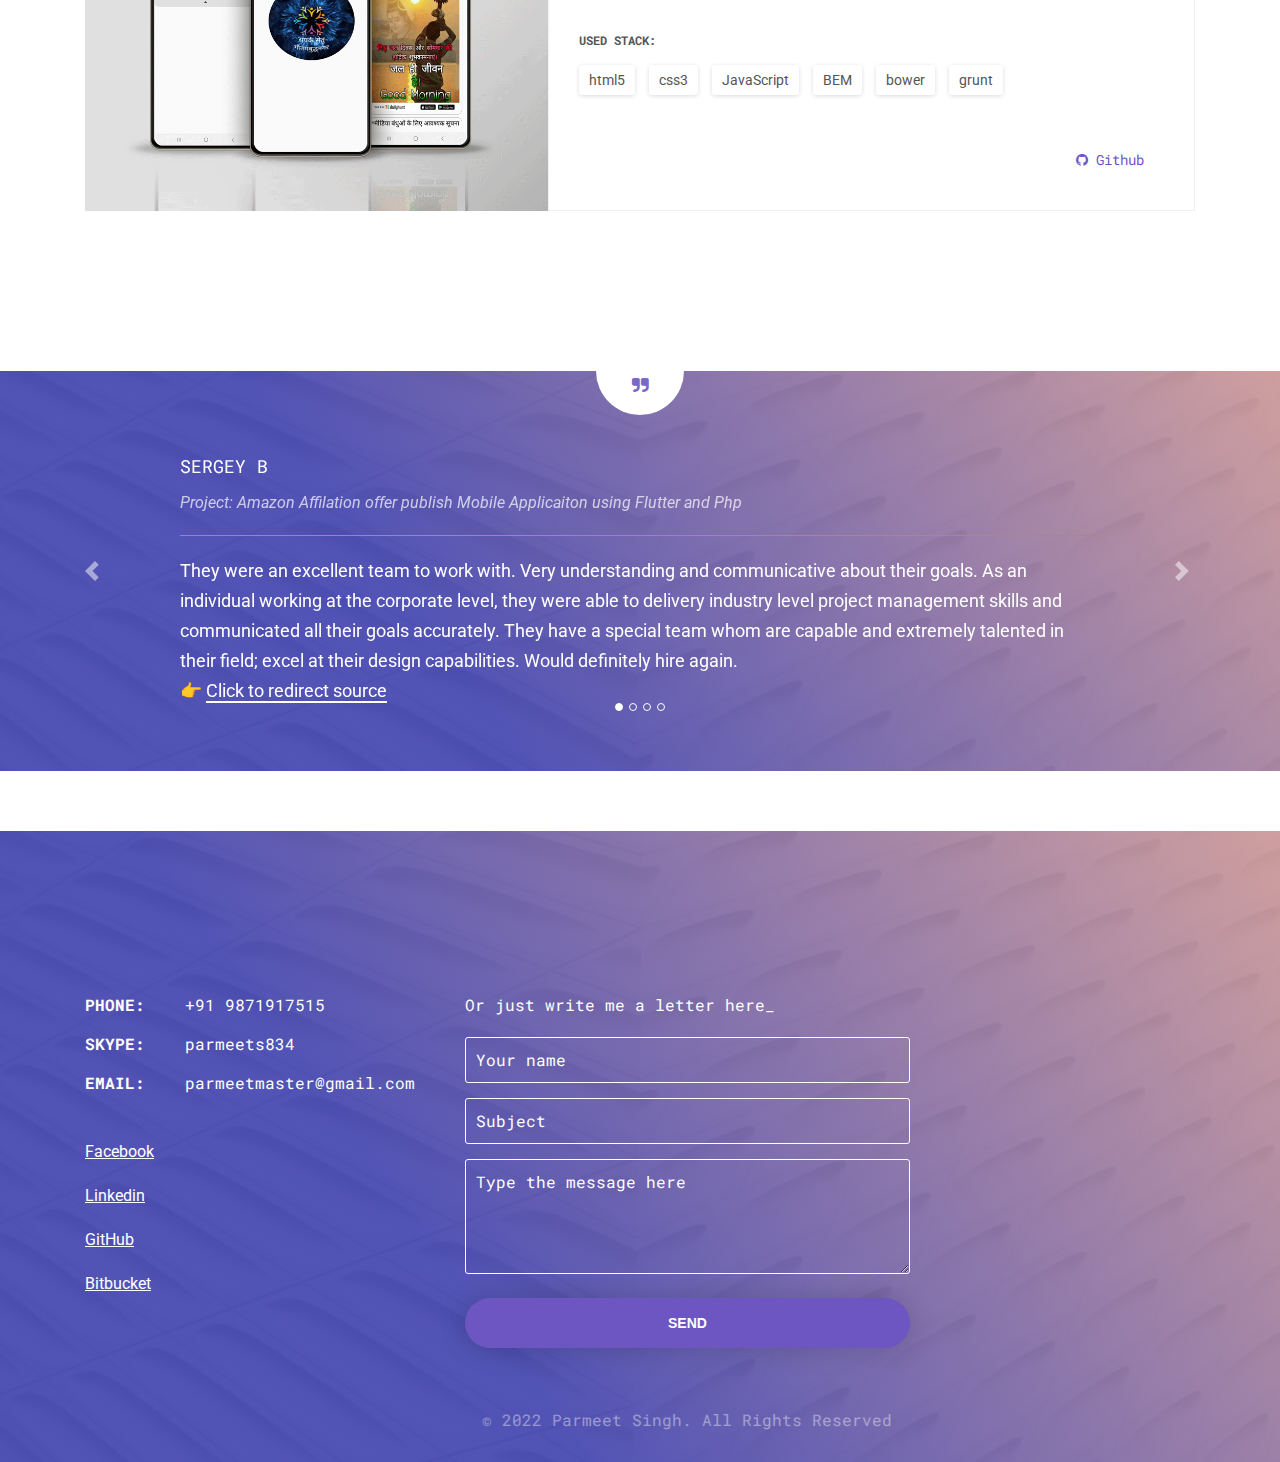
==== commit d4c8cc0c: "small update" ====
--- a/index.html
+++ b/index.html
@@ -35,9 +35,9 @@
     <meta charset="UTF-8">
     <meta name="viewport" content="width=device-width, initial-scale=1.0">
     <meta http-equiv="X-UA-Compatible" content="ie=edge">
-    <meta name="description" content="">
+    <meta name="description" content="Parmeet Singh is flutter developer located at india.Parmeet singh have 3 years of mobile development experence on frontend develeopment in android,ios as well as web.">
     <meta name="author" content="">
-    <title>SpirIT 2.0</title>
+    <title>Parmeet singh flutter developer provide full time service for frontend development</title>
     <link rel="stylesheet" href="assets/css/color.css">
     <link href="https://fonts.googleapis.com/css?family=Roboto|Roboto+Mono|Inconsolata" rel="stylesheet">
     <link href="assets/css/materialdesignicons.min.css" rel="stylesheet">
@@ -238,7 +238,7 @@
         <div class="col-md-8 section__resume resume-list">
             <h3 class="resume-list_title">employment</h3>
             <div class="resume-list__block">
-                <p class="resume-list__block-title">Spice Money </p>
+                <p class="resume-list__block-title">SpiceMoney powered by DigiSpice</p>
                 <p class="resume-list__block-date">(Flutter Developer)</p>
                 <p class="resume-list__block-date">Duration : 2021(Jul) - Present</p>
                 <p>
@@ -291,7 +291,7 @@
             <div class="progress-list__skill">
                 <p>
                     <span class="progress-list__skill-title">Flutter</span>
-                    <span class="progress-list__skill-value">90%</span>
+                    <span class="progress-list__skill-value">100%</span>
                 </p>
                 <div class="progress">
                     <div class="progress-bar" role="progressbar" aria-valuenow="90" aria-valuemin="0"
@@ -312,7 +312,7 @@
             </div>
             <div class="progress-list__skill">
                 <p>
-                    <span class="progress-list__skill-title">Core Java</span>
+                    <span class="progress-list__skill-title">Java</span>
                     <span class="progress-list__skill-value">90%</span>
                 </p>
                 <div class="progress">
@@ -323,8 +323,8 @@
             </div>
             <div class="progress-list__skill">
                 <p>
-                    <span class="progress-list__skill-title">PHP CodeIgniter</span>
-                    <span class="progress-list__skill-value">70%</span>
+                    <span class="progress-list__skill-title">Mysql+Firebase Queries development</span>
+                    <span class="progress-list__skill-value">80%</span>
                 </p>
                 <div class="progress">
                     <div class="progress-bar" role="progressbar" aria-valuenow="70" aria-valuemin="0"
@@ -335,7 +335,7 @@
             <div class="progress-list__skill">
                 <p>
                     <span class="progress-list__skill-title">Node js</span>
-                    <span class="progress-list__skill-value">50%</span>
+                    <span class="progress-list__skill-value">90%</span>
                 </p>
                 <div class="progress">
                     <div class="progress-bar" role="progressbar" aria-valuenow="50" aria-valuemin="0"
@@ -348,7 +348,7 @@
             <div class="progress-list__skill">
                 <p>
                     <span class="progress-list__skill-title">Dart</span>
-                    <span class="progress-list__skill-value">90%</span>
+                    <span class="progress-list__skill-value">100%</span>
                 </p>
                 <div class="progress">
                     <div class="progress-bar" role="progressbar" aria-valuenow="90" aria-valuemin="0"
@@ -359,7 +359,7 @@
             <div class="progress-list__skill">
                 <p>
                     <span class="progress-list__skill-title">Ios Native( Swift )</span>
-                    <span class="progress-list__skill-value">70%</span>
+                    <span class="progress-list__skill-value">50%</span>
                 </p>
                 <div class="progress">
                     <div class="progress-bar" role="progressbar" aria-valuenow="70" aria-valuemin="0"
@@ -393,7 +393,7 @@
 
             <div class="progress-list__skill">
                 <p>
-                    <span class="progress-list__skill-title">REST development</span>
+                    <span class="progress-list__skill-title">REST API development and Design</span>
                     <span class="progress-list__skill-value">100%</span>
                 </p>
                 <div class="progress">
